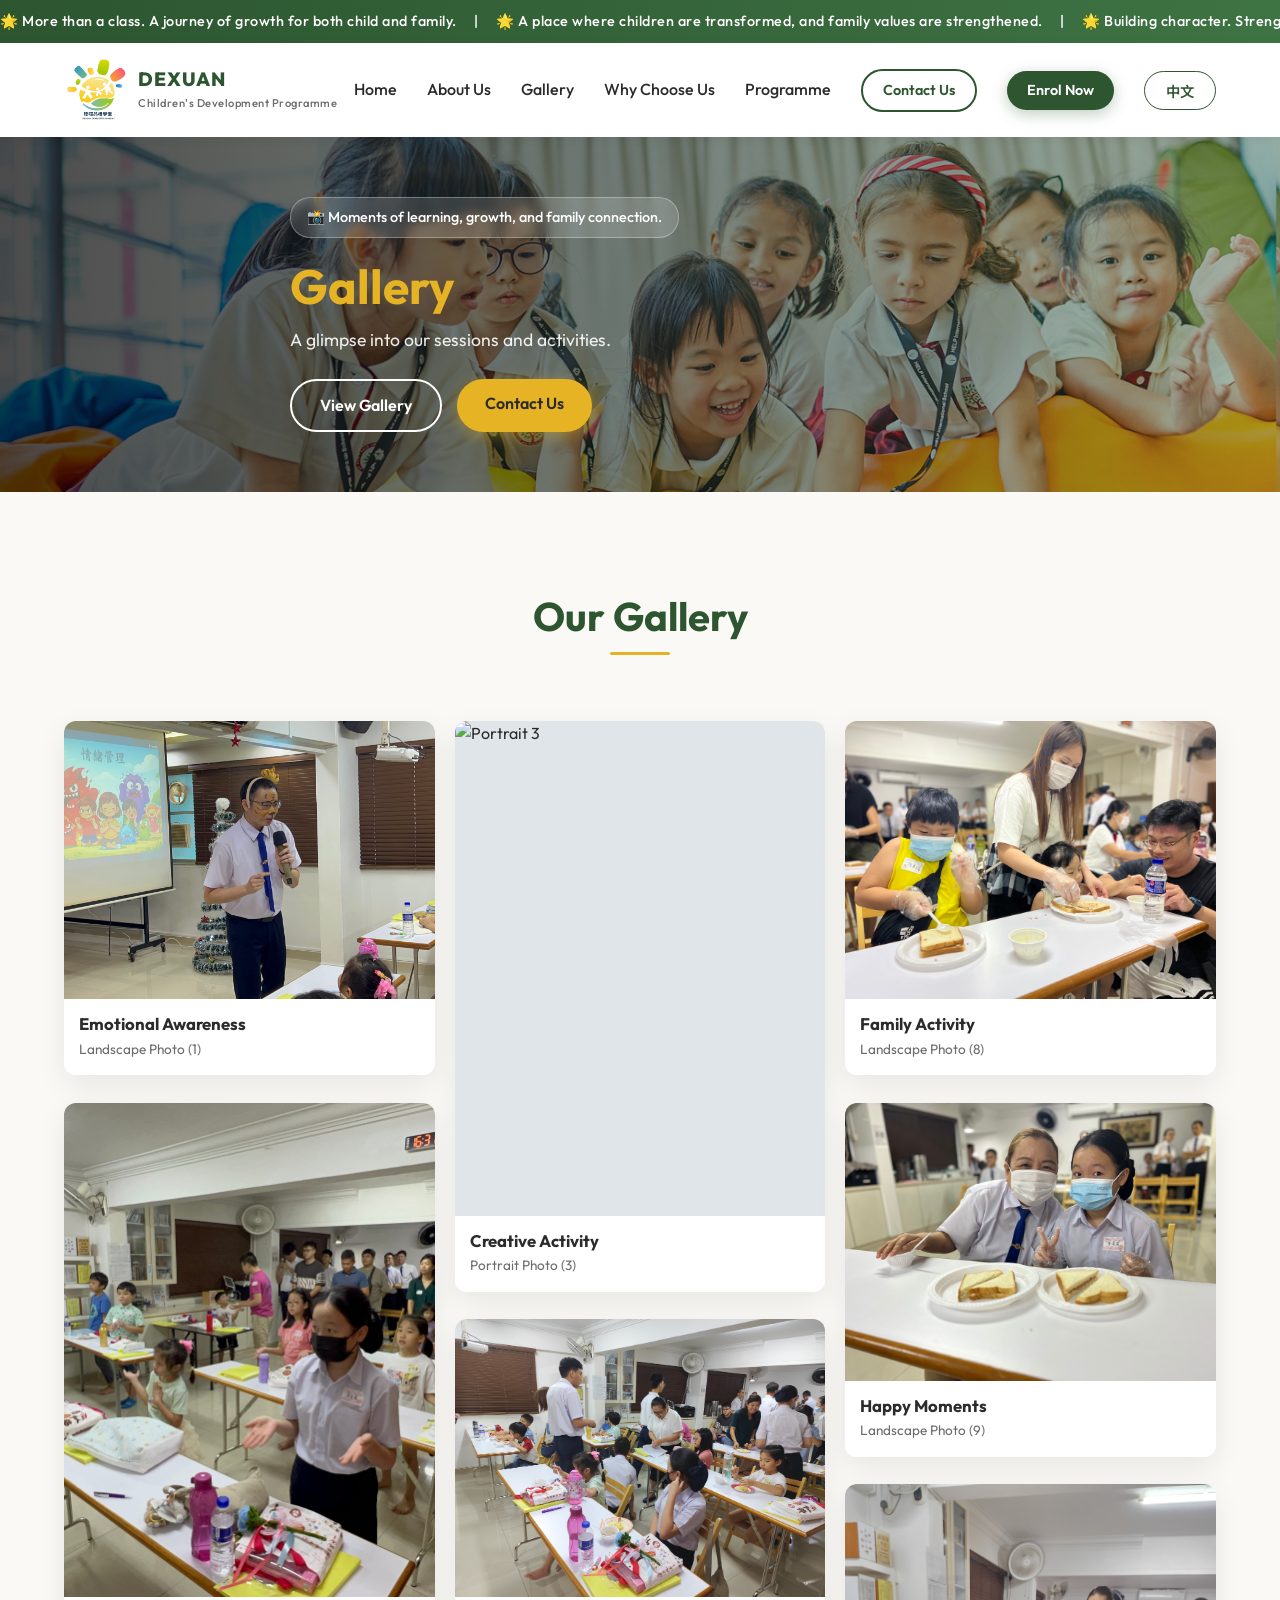
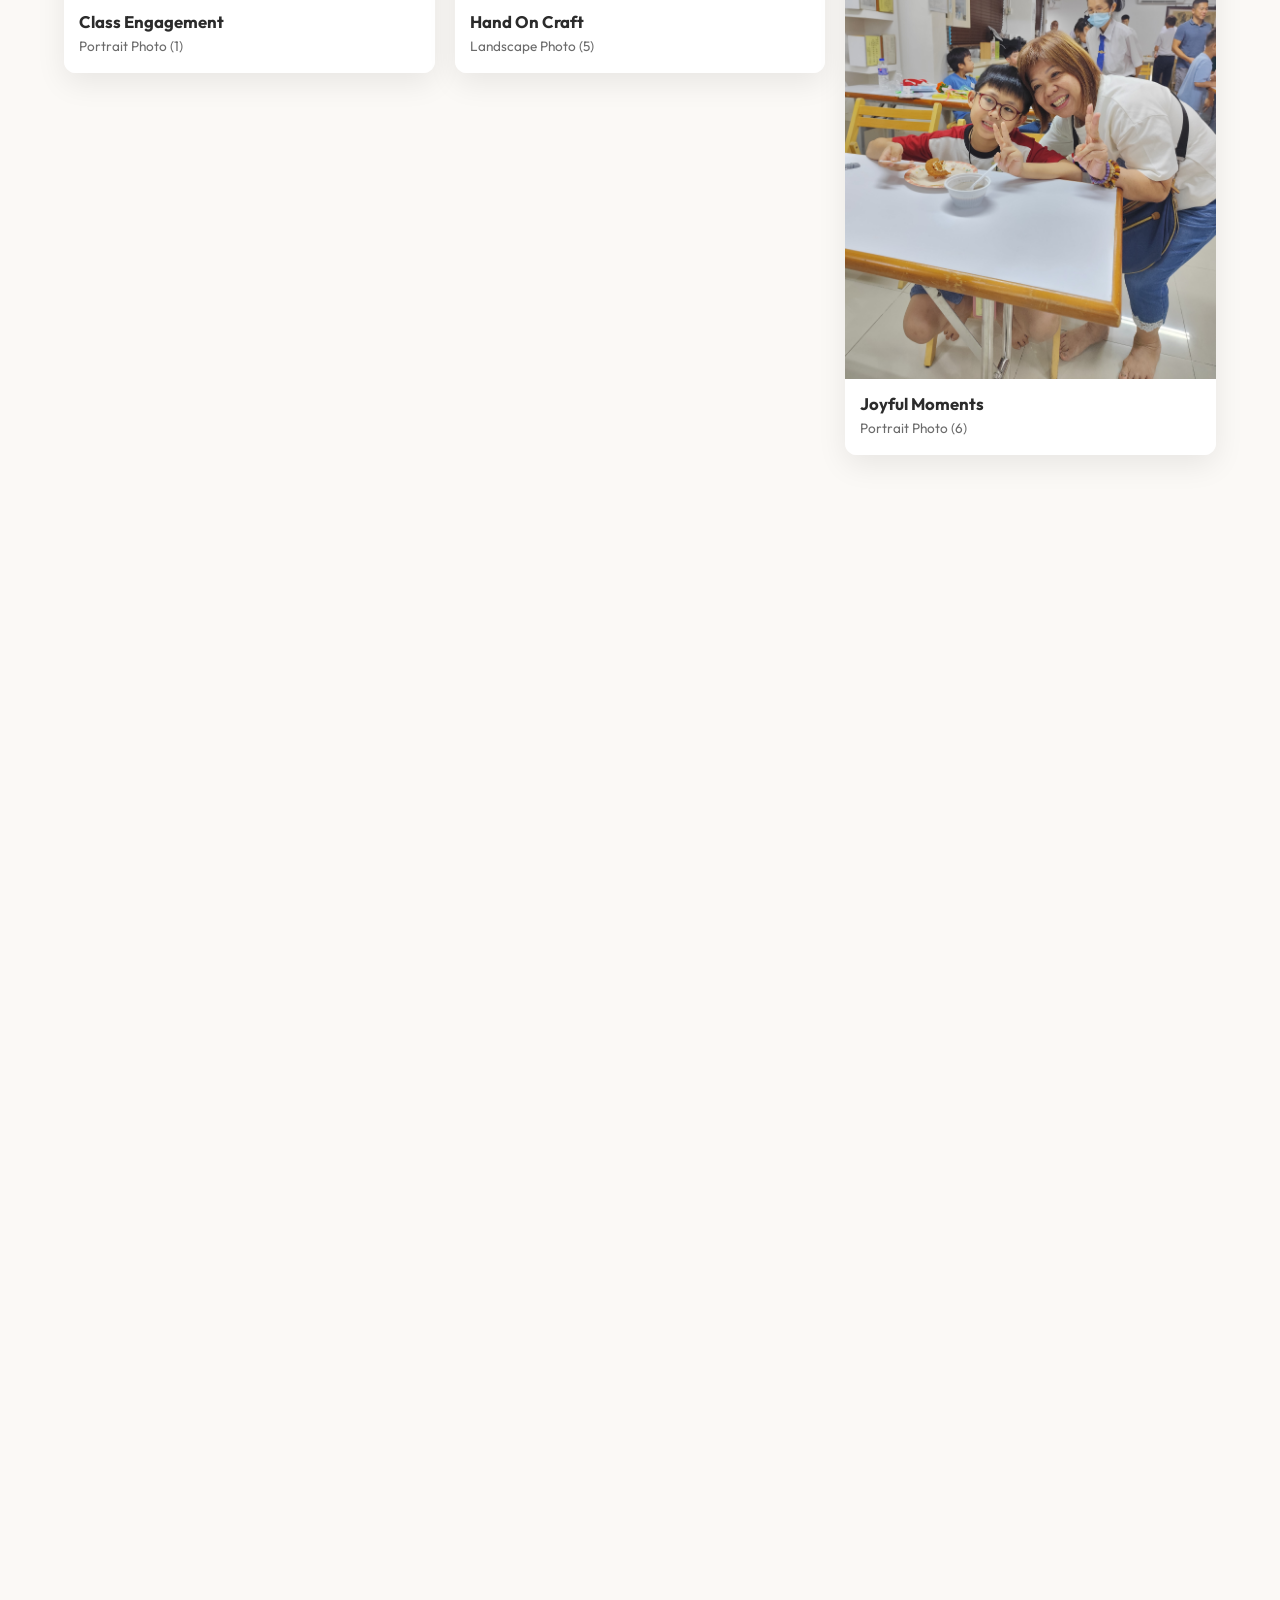
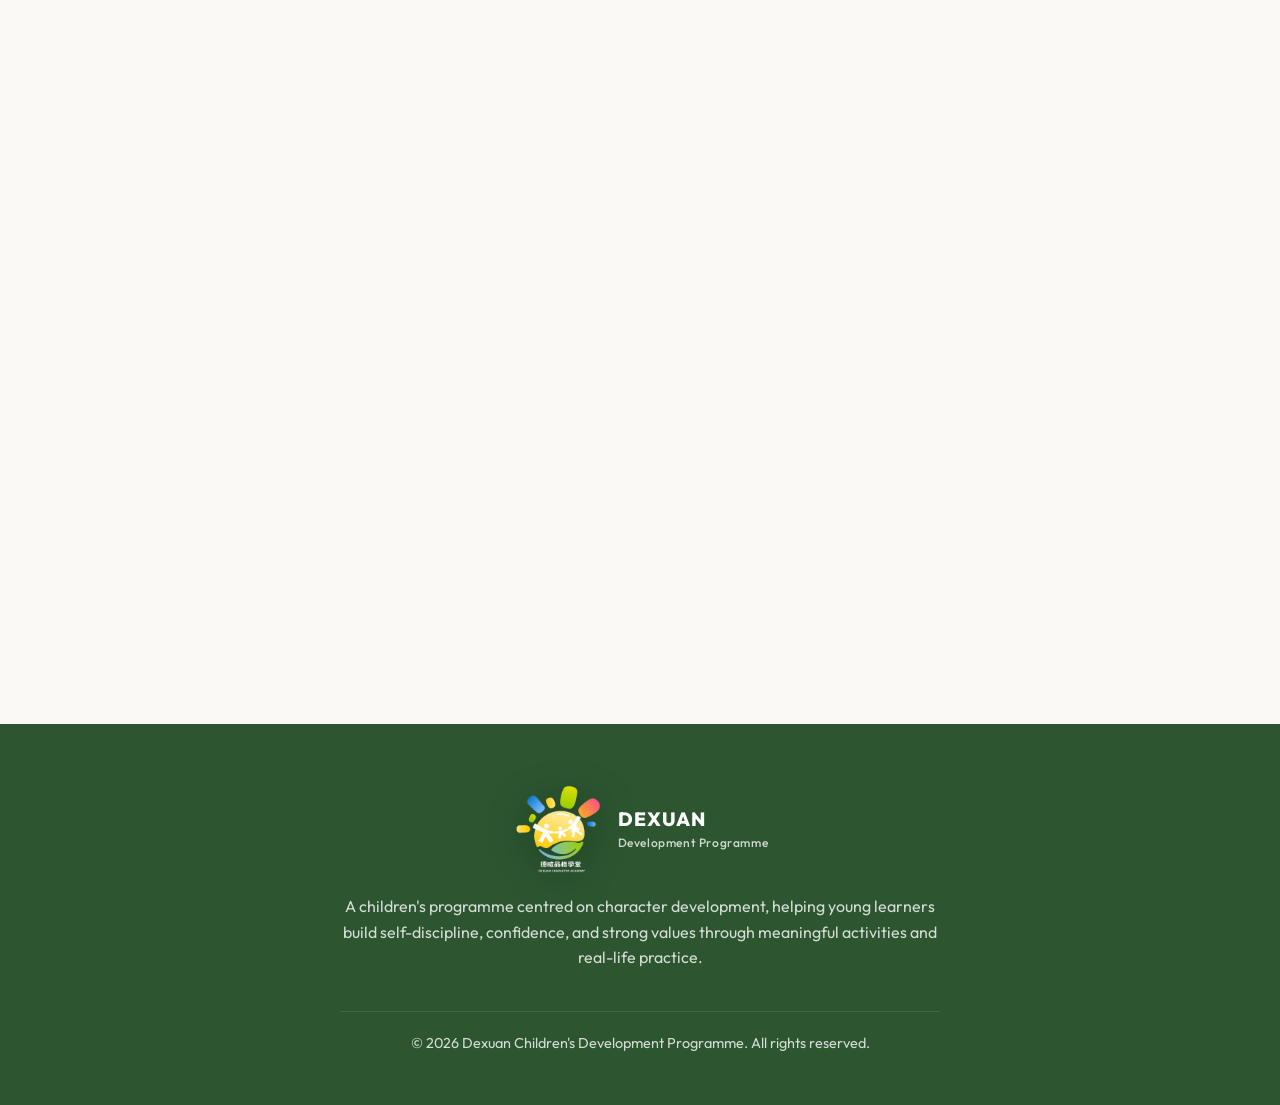
==== gallery.html @ 3603176c "update zh language and fix nav btn size" ====
<!DOCTYPE html>
<html lang="en">

<head>
    <meta charset="UTF-8">
    <meta name="viewport" content="width=device-width, initial-scale=1.0">
    <meta name="description"
        content="Gallery - Dexuan Children’s Development Programme. Moments of learning, growth, and family connection.">
    <title>Gallery | Dexuan Children's Development Programme</title>
    <!-- Google Fonts -->
    <link rel="preconnect" href="https://fonts.googleapis.com">
    <link rel="preconnect" href="https://fonts.gstatic.com" crossorigin>
    <link
        href="https://fonts.googleapis.com/css2?family=Outfit:wght@300;400;500;600;700;800&family=Noto+Sans+SC:wght@400;500;700&display=swap"
        rel="stylesheet">
    <!-- Font Awesome -->
    <link rel="stylesheet" href="https://cdnjs.cloudflare.com/ajax/libs/font-awesome/6.4.0/css/all.min.css">
    <!-- Custom CSS -->
    <link rel="stylesheet" href="style.css">
</head>

<body>
    <div class="header-wrapper">
        <div class="top-announcement">
            <div class="announcement-content" id="announcement-text">
                🌟 More than a class. A journey of growth for both child and family.
            </div>
        </div>

        <nav id="navbar">
            <div class="container nav-container">
                <a href="index.html#home" class="logo">
                    <img class="logo-img" src="assets/Dexuan_logo_bg.png" alt="Dexuan Character Academy logo">
                    <span class="logo-text">Dexuan<br><small>Children's Development Programme</small></span>
                </a>
                <div class="nav-links">
                    <a href="index.html#home" data-translate="nav_home">Home</a>
                    <a href="index.html#about" data-translate="nav_about">About Us</a>
                    <a href="gallery.html" data-translate="nav_gallery">Gallery</a>
                    <a href="index.html#why-choose-us" data-translate="nav_why_us">Why Choose Us</a>
                    <a href="index.html#programme" data-translate="nav_programme">Programme</a>
                    <a href="index.html#contact" class="btn btn-outline btn-sm" data-translate="nav_enrol">Contact Us</a>
                    <a href="https://forms.gle/Ft4GAnRMrwTL34HM6" target="_blank" class="btn btn-primary btn-sm"
                        data-translate="nav_register">Register</a>
                </div>
                <div class="nav-right-controls" style="display: flex; align-items: center; gap: 15px;">
                    <button id="langToggleBtn" class="lang-btn">中文</button>
                    <div class="mobile-menu-btn">
                        <i class="fa-solid fa-bars"></i>
                    </div>
                </div>
            </div>
        </nav>
    </div>

    <header class="page-hero page-hero-gallery">
        <div class="container hero-content reveal fade-bottom">
            <div class="tagline" data-translate="gallery_tagline" style="color: var(--white);">📸 Moments of learning,
                growth, and family connection.
            </div>
            <h1 class="page-title" data-translate="gallery_title" style="color: var(--secondary);">Gallery</h1>
            <p class="page-subtitle" data-translate="gallery_subtitle" style="color: #ffffffe6;">
                A glimpse into our sessions and activities.
            </p>
            <div class="hero-buttons">
                <a href="#gallery" class="btn btn-outline-light" data-translate="gallery_btn_view">View Gallery</a>
                <a href="index.html#contact" class="btn btn-primary" data-translate="btn_enrol_now"
                    style="background-color: var(--secondary); color: var(--text-dark); border: none; box-shadow: 0 4px 15px rgba(230, 179, 37, 0.4);">Contact
                    Us</a>
            </div>
        </div>
    </header>

    <section id="gallery" class="gallery-section section-padding bg-light">
        <div class="container">
            <div class="section-header reveal fade-bottom">
                <h2 class="section-title" data-translate="gallery_section_title">Our Gallery</h2>
            </div>

            <div class="gallery-grid">

                <figure class="gallery-card reveal fade-bottom">
                    <img src="assets/gallery/img1.JPG" style="aspect-ratio: 4/3; background: #eaecf0;" alt="Landscape 1"
                        loading="lazy">
                    <figcaption class="gallery-caption">
                        <h4 data-translate="gal_title_1">Emotional Awareness</h4>
                        <p data-translate="gal_desc_1">Landscape Photo (1)</p>
                    </figcaption>
                </figure>

                <figure class="gallery-card reveal fade-bottom delay-1">
                    <img src="assets/gallery/img2.JPG" style="aspect-ratio: 3/4; background: #f2f4f7;" alt="Portrait 1"
                        loading="lazy">
                    <figcaption class="gallery-caption">
                        <h4 data-translate="gal_title_2">Class Engagement</h4>
                        <p data-translate="gal_desc_2">Portrait Photo (1)</p>
                    </figcaption>
                </figure>

                <figure class="gallery-card reveal fade-bottom delay-2">
                    <img src="assets/gallery/img3.jpg" style="aspect-ratio: 4/3; background: #e0e5ea;" alt="Landscape 2"
                        loading="lazy">
                    <figcaption class="gallery-caption">
                        <h4 data-translate="gal_title_3">Hand On Learning</h4>
                        <p data-translate="gal_desc_3">Landscape Photo (2)</p>
                    </figcaption>
                </figure>

                <figure class="gallery-card reveal fade-bottom">
                    <img src="assets/gallery/img_potrait1.jpg" style="aspect-ratio: 3/4; background: #f2f4f7;"
                        alt="Portrait 2" loading="lazy">
                    <figcaption class="gallery-caption">
                        <h4 data-translate="gal_title_4">Active Writing</h4>
                        <p data-translate="gal_desc_4">Portrait Photo (2)</p>
                    </figcaption>
                </figure>

                <figure class="gallery-card reveal fade-bottom delay-1">
                    <img src="assets/gallery/img_potrait2.jpg" style="aspect-ratio: 4/3; background: #eaecf0;"
                        alt="Landscape 3" loading="lazy">
                    <figcaption class="gallery-caption">
                        <h4 data-translate="gal_title_5">Individual Guidance</h4>
                        <p data-translate="gal_desc_5">Landscape Photo (3)</p>
                    </figcaption>
                </figure>

                <figure class="gallery-card reveal fade-bottom delay-2">
                    <img src="assets/gallery/img4.jpg" style="aspect-ratio: 4/3; background: #f2f4f7;" alt="Landscape 4"
                        loading="lazy">
                    <figcaption class="gallery-caption">
                        <h4 data-translate="gal_title_6">Focused Learning</h4>
                        <p data-translate="gal_desc_6">Landscape Photo (4)</p>
                    </figcaption>
                </figure>

                <figure class="gallery-card reveal fade-bottom">
                    <img src="assets/gallery/img_potrait3.jpg" style="aspect-ratio: 3/4; background: #e0e5ea;"
                        alt="Portrait 3" loading="lazy">
                    <figcaption class="gallery-caption">
                        <h4 data-translate="gal_title_7">Creative Activity</h4>
                        <p data-translate="gal_desc_7">Portrait Photo (3)</p>
                    </figcaption>
                </figure>

                <figure class="gallery-card reveal fade-bottom delay-1">
                    <img src="assets/gallery/img5.jpg" style="aspect-ratio: 4/3; background: #eaecf0;" alt="Landscape 5"
                        loading="lazy">
                    <figcaption class="gallery-caption">
                        <h4 data-translate="gal_title_8">Hand On Craft</h4>
                        <p data-translate="gal_desc_8">Landscape Photo (5)</p>
                    </figcaption>
                </figure>

                <figure class="gallery-card reveal fade-bottom delay-2">
                    <img src="assets/gallery/img_potrait4.jpg" style="aspect-ratio: 3/4; background: #f2f4f7;"
                        alt="Portrait 4" loading="lazy">
                    <figcaption class="gallery-caption">
                        <h4 data-translate="gal_title_9">Creative Writing</h4>
                        <p data-translate="gal_desc_9">Portrait Photo (4)</p>
                    </figcaption>
                </figure>

                <figure class="gallery-card reveal fade-bottom">
                    <img src="assets/gallery/img6.jpg" style="aspect-ratio: 4/3; background: #e0e5ea;" alt="Landscape 6"
                        loading="lazy">
                    <figcaption class="gallery-caption">
                        <h4 data-translate="gal_title_10">Food Activity</h4>
                        <p data-translate="gal_desc_10">Landscape Photo (6)</p>
                    </figcaption>
                </figure>

                <figure class="gallery-card reveal fade-bottom delay-1">
                    <img src="assets/gallery/img7.jpg" style="aspect-ratio: 4/3; background: #eaecf0;" alt="Landscape 7"
                        loading="lazy">
                    <figcaption class="gallery-caption">
                        <h4 data-translate="gal_title_11">Hand On Activity</h4>
                        <p data-translate="gal_desc_11">Landscape Photo (7)</p>
                    </figcaption>
                </figure>

                <figure class="gallery-card reveal fade-bottom delay-2">
                    <img src="assets/gallery/img_potrait5.jpg" style="aspect-ratio: 3/4; background: #f2f4f7;"
                        alt="Portrait 5" loading="lazy">
                    <figcaption class="gallery-caption">
                        <h4 data-translate="gal_title_12">Learning Practice</h4>
                        <p data-translate="gal_desc_12">Portrait Photo (5)</p>
                    </figcaption>
                </figure>

                <figure class="gallery-card reveal fade-bottom">
                    <img src="assets/gallery/img8.jpg" style="aspect-ratio: 4/3; background: #e0e5ea;" alt="Landscape 8"
                        loading="lazy">
                    <figcaption class="gallery-caption">
                        <h4 data-translate="gal_title_13">Family Activity</h4>
                        <p data-translate="gal_desc_13">Landscape Photo (8)</p>
                    </figcaption>
                </figure>

                <figure class="gallery-card reveal fade-bottom delay-1">
                    <img src="assets/gallery/im9.jpg" style="aspect-ratio: 4/3; background: #eaecf0;" alt="Landscape 9"
                        loading="lazy">
                    <figcaption class="gallery-caption">
                        <h4 data-translate="gal_title_14">Happy Moments</h4>
                        <p data-translate="gal_desc_14">Landscape Photo (9)</p>
                    </figcaption>
                </figure>

                <figure class="gallery-card reveal fade-bottom delay-2">
                    <img src="assets/gallery/img_potrait6.jpg" style="aspect-ratio: 3/4; background: #f2f4f7;"
                        alt="Portrait 6" loading="lazy">
                    <figcaption class="gallery-caption">
                        <h4 data-translate="gal_title_15">Joyful Moments</h4>
                        <p data-translate="gal_desc_15">Portrait Photo (6)</p>
                    </figcaption>
                </figure>

                <figure class="gallery-card reveal fade-bottom">
                    <img src="assets/gallery/img10.jpg " style="aspect-ratio: 4/3; background: #e0e5ea;"
                        alt="Landscape 10" loading="lazy">
                    <figcaption class="gallery-caption">
                        <h4 data-translate="gal_title_16">Happy Bond</h4>
                        <p data-translate="gal_desc_16">Landscape Photo (10)</p>
                    </figcaption>
                </figure>

                <figure class="gallery-card reveal fade-bottom delay-1">
                    <img src="assets/gallery/img_potrait7.jpg" style="aspect-ratio: 3/4; background: #eaecf0;"
                        alt="Portrait 7" loading="lazy">
                    <figcaption class="gallery-caption">
                        <h4 data-translate="gal_title_17">Guided Cooking</h4>
                        <p data-translate="gal_desc_17">Portrait Photo (7)</p>
                    </figcaption>
                </figure>

                <figure class="gallery-card reveal fade-bottom delay-2">
                    <img src="assets/gallery/img11.jpg" style="aspect-ratio: 4/3; background: #f2f4f7;"
                        alt="Landscape 11" loading="lazy">
                    <figcaption class="gallery-caption">
                        <h4 data-translate="gal_title_18">Creative Expression</h4>
                        <p data-translate="gal_desc_18">Landscape Photo (11)</p>
                    </figcaption>
                </figure>

                <figure class="gallery-card reveal fade-bottom">
                    <img src="assets/gallery/img12.jpg" style="aspect-ratio: 4/3; background: #eaecf0;"
                        alt="Landscape 12" loading="lazy">
                    <figcaption class="gallery-caption">
                        <h4 data-translate="gal_title_19">Happy Students</h4>
                        <p data-translate="gal_desc_19">Landscape Photo (12)</p>
                    </figcaption>
                </figure>

            </div>
        </div>
    </section>

    <!-- Lightbox Modal for Gallery Images -->
    <div id="lightbox" class="lightbox-modal">
        <span class="lightbox-close">&times;</span>
        <img class="lightbox-content" id="lightbox-img">
    </div>

    <footer>
        <div class="container text-center">
            <div class="footer-brand">
                <img class="footer-logo-img" src="assets/Dexuan_logo_footer.png" alt="Dexuan Character Academy logo">
                <span class="footer-logo-text">Dexuan<br><small>Development Programme</small></span>
            </div>
            <p data-translate="footer_p">A children’s programme centred on character development, helping young learners
                build self-discipline, confidence, and strong values through meaningful activities and real-life
                practice.</p>
            <p class="copyright" data-translate="footer_copy">&copy; 2026 Dexuan Development Programme. All rights
                reserved.</p>
        </div>
    </footer>

    <script src="translations.js"></script>
    <script src="script.js"></script>
</body>

</html>
---- style.css ----
/* 
===============================================
 Dexuan Children's Development Programme 
 CSS Stylesheet 
=============================================== 
*/

:root {
    /* Color Palette - Premium, Warm, Natural */
    --primary: #2c5530;
    /* Deep Forest Green - Growth, stability */
    --primary-light: #3e7343;
    --secondary: #e6b325;
    /* Warm Gold - Value, character */
    --secondary-light: #f4c84a;
    --bg-light: #fbf9f6;
    /* Soft Linen */
    --text-dark: #2b2b2b;
    --text-muted: #6b6b6b;
    --white: #ffffff;

    /* Variables */
    --transition-speed: 0.3s;
    --border-radius: 12px;
    --shadow: 0 10px 30px rgba(0, 0, 0, 0.08);
    --shadow-hover: 0 15px 40px rgba(44, 85, 48, 0.15);
}

/* Base Styles & Resets */
* {
    margin: 0;
    padding: 0;
    box-sizing: border-box;
}

html {
    scroll-behavior: smooth;
    font-size: 16px;
    overflow-x: clip;
}

body {
    font-family: 'Outfit', 'Noto Sans SC', sans-serif;
    color: var(--text-dark);
    background-color: var(--white);
    line-height: 1.6;
    width: 100%;
    position: relative;
    overflow-x: clip;
}

section,
header,
footer {
    width: 100%;
    overflow: hidden; /* prevents inner items from breaking page width */
}

h1,
h2,
h3,
h4,
h5,
h6 {
    font-weight: 700;
    line-height: 1.2;
    margin-bottom: 1rem;
    color: var(--primary);
}

p {
    margin-bottom: 1rem;
}

a {
    text-decoration: none;
    color: var(--primary);
    transition: color var(--transition-speed) ease;
}

a:hover {
    color: var(--secondary);
}

ul {
    list-style: none;
}

img {
    max-width: 100%;
    height: auto;
    display: block;
}

/* Utilities */
.container {
    width: 90%;
    max-width: 1200px;
    margin: 0 auto;
}

.container-narrow {
    max-width: 900px;
}

.section-padding {
    padding: 100px 0;
}

.bg-light {
    background-color: var(--bg-light);
}

.text-center {
    text-align: center;
}

.text-white {
    color: var(--white) !important;
}

.text-white-50 {
    color: rgba(0, 75, 34, 0.8) !important;
}

.text-primary {
    color: var(--primary) !important;
}

.mb-4 {
    margin-bottom: 2rem;
}

.mt-3 {
    margin-top: 1.5rem;
}

.mt-4 {
    margin-top: 2rem;
}

.mt-5 {
    margin-top: 3rem;
}

/* Buttons */
.btn {
    display: inline-block;
    padding: 12px 28px;
    border-radius: 30px;
    font-weight: 600;
    font-size: 1rem;
    cursor: pointer;
    transition: all var(--transition-speed) ease;
    border: none;
    text-align: center;
}

.btn-primary {
    background-color: var(--primary);
    color: var(--white);
    box-shadow: 0 4px 15px rgba(44, 85, 48, 0.3);
}

.btn-primary:hover {
    background-color: var(--secondary);
    color: var(--white);
    transform: translateY(-2px);
    box-shadow: 0 6px 20px rgba(230, 179, 37, 0.4);
}

.btn-outline-light {
    background-color: transparent;
    color: var(--white);
    border: 2px solid var(--white);
}

.btn-outline-light:hover {
    background-color: var(--white);
    color: var(--primary);
    transform: translateY(-2px);
}

.btn-outline {
    background-color: transparent;
    color: var(--primary);
    border: 2px solid var(--primary);
}

.btn-outline:hover {
    background-color: var(--primary);
    color: var(--white);
    transform: translateY(-2px);
}

.btn-sm {
    padding: 8px 20px;
    font-size: 0.9rem;
}

.btn-block {
    display: block;
    width: 100%;
}

/* Top Announcement Bar */
.top-announcement {
    background: linear-gradient(90deg, var(--primary) 0%, var(--primary-light) 100%);
    color: var(--white);
    padding: 10px 0;
    font-size: 0.9rem;
    font-weight: 500;
    letter-spacing: 0.5px;
    overflow: hidden;
    white-space: nowrap;
    width: 100%;
    display: flex;
    align-items: center;
}

.announcement-content {
    display: inline-block;
    will-change: transform;
    animation: marquee 25s linear infinite;
}

@keyframes marquee {
    0% {
        transform: translateX(100vw);
    }

    100% {
        transform: translateX(-100%);
    }
}

.header-wrapper {
    position: sticky;
    top: 0;
    width: 100%;
    z-index: 1000;
}

/* Navigation */
nav {
    background-color: rgba(255, 255, 255, 0.95);
    backdrop-filter: blur(10px);
    width: 100%;
    box-shadow: 0 2px 10px rgba(0, 0, 0, 0.05);
    transition: all 0.3s ease;
}

nav.scrolled {
    padding: 5px 0;
}

.nav-container {
    display: flex;
    justify-content: space-between;
    align-items: center;
    padding: 15px 0;
    position: relative;
}

.logo {
    display: flex;
    align-items: center;
    gap: 10px;
    color: var(--primary);
}

.logo-img {
    height: 64px;
    width: auto;
    display: block;
}

.logo-text {
    font-size: 1.2rem;
    font-weight: 800;
    line-height: 1.1;
    text-transform: uppercase;
    letter-spacing: 1px;
}

.logo-text small {
    font-size: 0.7rem;
    font-weight: 500;
    letter-spacing: 0.5px;
    color: var(--text-muted);
    text-transform: none;
}

.logo-icon {
    font-size: 2rem;
    color: var(--secondary);
}

.nav-links {
    display: flex;
    align-items: center;
    gap: 30px;
    margin-left: auto;
    margin-right: 30px;
}

.nav-links a:not(.btn) {
    color: var(--text-dark);
    font-weight: 500;
    position: relative;
}

.nav-links a:not(.btn)::after {
    content: '';
    position: absolute;
    bottom: -5px;
    left: 0;
    width: 0;
    height: 2px;
    background-color: var(--secondary);
    transition: width var(--transition-speed) ease;
}

.nav-links a:not(.btn):hover::after {
    width: 100%;
}

.nav-links a:not(.btn):hover {
    color: var(--primary);
}

.lang-btn {
    background-color: transparent;
    color: var(--primary);
    border: 1px solid var(--primary);
    border-radius: 20px;
    padding: 8px 14px;
    font-size: 0.9rem;
    font-weight: 600;
    cursor: pointer;
    transition: all 0.3s ease;
    font-family: inherit;
    display: inline-flex;
    align-items: center;
    justify-content: center;
    white-space: nowrap;
    min-width: 72px;
    flex-shrink: 0;
}

.lang-btn:hover {
    background-color: var(--primary);
    color: var(--white);
}

.mobile-menu-btn {
    display: none;
    font-size: 1.5rem;
    color: var(--primary);
    cursor: pointer;
}

/* Hero Section */
.hero {
    position: relative;
    height: calc(100vh - 120px);
    height: calc(100svh - 120px);
    display: flex;
    align-items: center;
    overflow: hidden;
}

.hero-bg {
    position: absolute;
    top: 0;
    left: 0;
    width: 100%;
    height: 100%;
    z-index: -1;
}

.hero-bg img {
    width: 100%;
    height: 100%;
    object-fit: cover;
    object-position: center;
}

.hero-overlay {
    position: absolute;
    top: 0;
    left: 0;
    width: 100%;
    height: 100%;
    background: linear-gradient(to right, rgba(0, 0, 0, 0.7) 0%, rgba(44, 85, 48, 0.4) 100%);
}

.hero-content {
    position: relative;
    z-index: 1;
    color: var(--white);
    max-width: 700px;
}

.tagline {
    background-color: rgba(255, 255, 255, 0.15);
    backdrop-filter: blur(5px);
    border-radius: 20px;
    padding: 8px 16px;
    display: inline-block;
    font-size: 0.9rem;
    font-weight: 500;
    margin-bottom: 20px;
    border: 1px solid rgba(255, 255, 255, 0.3);
}

.hero-title {
    font-size: 4rem;
    color: var(--white);
    margin-bottom: 20px;
}

.hero-title span {
    color: var(--secondary);
}

.hero-desc {
    font-size: 1.1rem;
    margin-bottom: 20px;
    opacity: 0.9;
}

.hero-highlight {
    font-size: 1.3rem;
    font-weight: 600;
    color: var(--secondary-light);
    margin-bottom: 30px;
}

.hero-buttons {
    display: flex;
    gap: 15px;
}

/* Page Hero (Internal Pages like Gallery) */
.page-hero {
    position: relative;
    overflow: hidden;
    padding: 60px 0 60px;
    /* Reduced top padding from 120px to 80px to move content up */
}

.page-hero-gallery {
    background-image: url("assets/gallery_bg.jpg");
    background-size: cover;
    background-position: center;
    background-repeat: no-repeat;
}

.page-hero-gallery::before {
    content: '';
    position: absolute;
    top: 0;
    left: 0;
    width: 100%;
    height: 100%;
    background: linear-gradient(to right, rgba(0, 0, 0, 0.7) 0%, rgba(44, 85, 48, 0.4) 100%);
    z-index: 0;
}

.page-hero .container {
    position: relative;
    z-index: 1;
}

.page-hero-gallery .tagline {
    background-color: rgba(255, 255, 255, 0.15);
    border-color: rgba(255, 255, 255, 0.3);
}

.page-title {
    font-size: 3rem;
    margin-bottom: 10px;
    color: var(--secondary);
}

.page-subtitle {
    font-size: 1.1rem;
    color: var(--text-muted);
    max-width: 700px;
    margin-bottom: 25px;
}

/* Gallery */
.gallery-section-bg {
    position: relative;
    background-image: linear-gradient(rgba(251, 249, 246, 0.88), rgba(251, 249, 246, 0.88)), url("assets/gallery_bg.jpg");
    background-size: cover;
    background-position: center;
    background-repeat: no-repeat;
}

.gallery-section-bg .gallery-card {
    background-color: rgba(255, 255, 255, 0.92);
}

.gallery-grid {
    column-count: 3;
    column-gap: 20px;
}

.preview-grid {
    display: grid;
    grid-template-columns: repeat(3, 1fr);
    gap: 20px;
}

.preview-grid .gallery-card {
    margin-bottom: 0;
    display: block;
}

.preview-grid .gallery-card img {
    height: 260px;
}

.gallery-card {
    background-color: var(--white);
    border-radius: var(--border-radius);
    overflow: hidden;
    box-shadow: var(--shadow);
    transition: transform var(--transition-speed) ease, box-shadow var(--transition-speed) ease;
    break-inside: avoid;
    margin-bottom: 20px;
    display: inline-block;
    width: 100%;
}

.gallery-card:hover {
    transform: translateY(-6px);
    box-shadow: var(--shadow-hover);
}

.gallery-card img {
    width: 100%;
    height: auto;
    display: block;
    object-fit: cover;
    cursor: zoom-in;
    transition: transform 0.4s ease;
}

.gallery-card img:hover {
    transform: scale(1.03);
}

.gallery-caption {
    padding: 15px;
    text-align: left;
    background: var(--white);
}

.gallery-caption h4 {
    margin: 0;
    font-size: 1.05rem;
    color: var(--text-dark);
}

.gallery-caption p {
    margin: 4px 0 0;
    font-size: 0.85rem;
    color: var(--text-muted);
}

/* Sections Global */
.section-header {
    text-align: center;
    margin-bottom: 50px;
}

.section-title {
    font-size: 2.5rem;
    position: relative;
    display: inline-block;
    padding-bottom: 15px;
}

.section-title::after {
    content: '';
    position: absolute;
    bottom: 0;
    left: 50%;
    transform: translateX(-50%);
    width: 60px;
    height: 3px;
    background-color: var(--secondary);
    border-radius: 2px;
}

.section-subtitle {
    font-size: 1.2rem;
    color: var(--text-muted);
    max-width: 600px;
    margin: 15px auto 0;
}

/* Pillars Section */
.pillars-grid {
    display: grid;
    grid-template-columns: repeat(3, 1fr);
    gap: 30px;
}

.pillar-card {
    background-color: var(--white);
    padding: 40px 30px;
    border-radius: var(--border-radius);
    box-shadow: var(--shadow);
    text-align: center;
    transition: all var(--transition-speed) ease;
    border-bottom: 4px solid transparent;
}

.pillar-card:hover {
    transform: translateY(-10px);
    box-shadow: var(--shadow-hover);
    border-bottom-color: var(--secondary);
}

.pillar-icon {
    font-size: 3rem;
    color: var(--primary);
    margin-bottom: 20px;
    transition: transform var(--transition-speed) ease;
}

.pillar-card:hover .pillar-icon {
    transform: scale(1.1);
    color: var(--secondary);
}

/* Split Section (Immersive Chinese) */
.split-section {
    display: flex;
    align-items: center;
    background-color: var(--bg-light);
}

.split-content,
.split-image {
    flex: 1;
}

.split-content {
    padding: 80px 10%;
}

.split-image {
    height: 100%;
    min-height: 500px;
    position: relative;
}

.split-image img {
    width: 100%;
    height: 100%;
    object-fit: cover;
    position: absolute;
    top: 0;
    left: 0;
}

.badge {
    background-color: var(--primary-light);
    color: var(--white);
    padding: 5px 12px;
    border-radius: 20px;
    font-size: 0.8rem;
    font-weight: 600;
    display: inline-block;
    margin-bottom: 15px;
}

/* Why Us Section */
.lead-text {
    font-size: 1.2rem;
    margin-bottom: 40px;
    line-height: 1.8;
}

.features-list {
    display: grid;
    grid-template-columns: repeat(2, 1fr);
    gap: 20px;
    margin-top: 30px;
}

.feature-item {
    display: flex;
    align-items: center;
    gap: 15px;
    background-color: var(--white);
    padding: 20px;
    border-radius: var(--border-radius);
    box-shadow: var(--shadow);
    transition: transform var(--transition-speed) ease;
}

.feature-item:hover {
    transform: translateX(10px);
}

.feature-item i {
    color: var(--secondary);
    font-size: 1.5rem;
}

.feature-item span {
    font-weight: 600;
}

/* Learning Approach */
.approach-grid {
    display: grid;
    grid-template-columns: 1fr 1fr;
    gap: 50px;
    align-items: center;
}

.approach-list {
    margin-top: 30px;
}

.approach-list li {
    background-color: var(--bg-light);
    padding: 15px 20px;
    margin-bottom: 15px;
    border-radius: 8px;
    display: flex;
    align-items: center;
    gap: 15px;
    font-weight: 500;
    box-shadow: inset 4px 0 0 var(--primary);
    transition: transform var(--transition-speed) ease;
}

.approach-list li:hover {
    transform: translateX(10px);
}

.approach-list i {
    color: var(--primary);
}

.glass-card {
    background: linear-gradient(135deg, rgba(255, 255, 255, 0.1), rgba(255, 255, 255, 0));
    backdrop-filter: blur(20px);
    -webkit-backdrop-filter: blur(20px);
    border: 1px solid rgba(44, 85, 48, 0.18);
    box-shadow: 0 8px 32px 0 rgba(0, 0, 0, 0.1);
    border-radius: 24px;
    padding: 50px;
    position: relative;
    background-color: var(--primary);
    color: var(--white);
    text-align: center;
}

.quote-icon {
    font-size: 3rem;
    color: var(--secondary);
    opacity: 0.5;
    margin-bottom: 20px;
}

.glass-card h3 {
    color: var(--secondary-light);
    font-size: 1.8rem;
    margin-bottom: 20px;
}

/* Testimonials */
.testimonials-grid {
    display: grid;
    grid-template-columns: repeat(2, 1fr);
    gap: 30px;
}

.testimonial-card {
    background-color: rgba(255, 255, 255, 0.95);
    padding: 40px;
    border-radius: var(--border-radius);
    box-shadow: var(--shadow);
    position: relative;
}

.testimonial-card::before {
    content: '\f10d';
    /* quote-left */
    font-family: "Font Awesome 6 Free";
    font-weight: 900;
    position: absolute;
    top: 20px;
    left: 20px;
    font-size: 2rem;
    color: var(--secondary);
    opacity: 0.2;
}

.t-content {
    font-style: italic;
    font-size: 1.1rem;
    line-height: 1.7;
    margin-bottom: 20px;
    position: relative;
    z-index: 1;
}

.t-author {
    font-weight: 700;
    color: var(--primary);
}

/* Programme Highlights */
.info-banner {
    display: flex;
    justify-content: space-around;
    background-color: var(--white);
    padding: 30px;
    border-radius: var(--border-radius);
    box-shadow: var(--shadow);
    margin-bottom: 50px;
    flex-wrap: wrap;
    gap: 20px;
}

.info-item {
    display: flex;
    align-items: center;
    gap: 15px;
}

.info-item i {
    font-size: 2.5rem;
    color: var(--secondary);
}

.info-item div {
    display: flex;
    flex-direction: column;
}

.info-item strong {
    font-size: 1.1rem;
    color: var(--primary);
}

.info-item span {
    font-size: 0.9rem;
    color: var(--text-muted);
}

.themes-grid {
    display: grid;
    grid-template-columns: repeat(3, 1fr);
    gap: 20px;
}

.theme-card {
    background-color: var(--white);
    padding: 30px;
    border-radius: var(--border-radius);
    position: relative;
    overflow: hidden;
    box-shadow: 0 4px 15px rgba(0, 0, 0, 0.05);
    transition: all var(--transition-speed) ease;
    border-top: 3px solid var(--primary);
}

.theme-card:hover {
    transform: translateY(-5px);
    box-shadow: var(--shadow-hover);
    border-top-color: var(--secondary);
}

.theme-num {
    position: absolute;
    top: -15px;
    right: -10px;
    font-size: 5rem;
    font-weight: 800;
    color: rgba(44, 85, 48, 0.05);
    line-height: 1;
}

.theme-card h4 {
    font-size: 1.2rem;
    margin-bottom: 10px;
}

.theme-card p {
    font-size: 0.95rem;
    color: var(--text-muted);
    margin: 0;
}

.pill-tags {
    display: flex;
    flex-wrap: wrap;
    justify-content: center;
    gap: 10px;
    margin-top: 20px;
}

.pill {
    background-color: var(--primary-light);
    color: var(--white);
    padding: 8px 16px;
    border-radius: 30px;
    font-size: 0.9rem;
    font-weight: 500;
}

/* About Us Section */
.about-grid {
    display: grid;
    grid-template-columns: 300px 1fr;
    gap: 50px;
}

.about-menu {
    border-left: 2px solid var(--bg-light);
}

.about-menu li {
    padding: 15px 20px;
    cursor: pointer;
    font-weight: 600;
    color: var(--text-muted);
    transition: all var(--transition-speed) ease;
    position: relative;
}

.about-menu li::before {
    content: '';
    position: absolute;
    left: -2px;
    top: 0;
    height: 100%;
    width: 2px;
    background-color: transparent;
    transition: background-color var(--transition-speed) ease;
}

.about-menu li:hover,
.about-menu li.active {
    color: var(--primary);
    background-color: var(--bg-light);
}

.about-menu li.active::before {
    background-color: var(--primary);
}

.about-pane {
    display: none;
    animation: fadeIn 0.5s ease;
}

.about-pane.active {
    display: block;
}

.about-pane h3 {
    font-size: 2rem;
    margin-bottom: 20px;
    color: var(--secondary);
}

.highlight-quote {
    font-size: 1.3rem;
    font-weight: 600;
    color: var(--primary);
    border-left: 4px solid var(--secondary);
    padding-left: 20px;
    margin: 20px 0;
}

.styled-list li {
    margin-bottom: 15px;
    font-size: 1.1rem;
}

/* Contact / Form */
.glass-form-container {
    background-color: var(--bg-light);
    padding: 50px;
    border-radius: var(--border-radius);
    box-shadow: var(--shadow);
    border: 1px solid rgba(0, 0, 0, 0.05);
}

.form-group {
    margin-bottom: 20px;
}

.form-group label {
    display: block;
    margin-bottom: 8px;
    font-weight: 600;
    color: var(--primary);
}

.form-control {
    width: 100%;
    padding: 12px 15px;
    border: 1px solid #ddd;
    border-radius: 8px;
    font-family: inherit;
    font-size: 1rem;
    transition: border-color var(--transition-speed) ease;
}

.form-control:focus {
    outline: none;
    border-color: var(--primary);
    box-shadow: 0 0 0 3px rgba(44, 85, 48, 0.1);
}

/* Footer */
footer {
    background-color: var(--primary);
    color: var(--white);
    padding: 60px 0 30px;
}

.footer-brand {
    display: flex;
    align-items: center;
    justify-content: center;
    gap: 14px;
    margin-bottom: 18px;
}

.footer-logo-img {
    height: 92px;
    width: auto;
    display: block;
    filter: drop-shadow(0 6px 18px rgba(0, 0, 0, 0.25));
}

.footer-logo-text {
    font-size: 1.2rem;
    font-weight: 800;
    line-height: 1.1;
    text-transform: uppercase;
    letter-spacing: 1px;
    color: var(--white);
    text-align: left;
}

.footer-logo-text small {
    display: inline-block;
    font-size: 0.75rem;
    font-weight: 500;
    letter-spacing: 0.6px;
    text-transform: none;
    color: rgba(255, 255, 255, 0.78);
}

.footer-logo {
    font-size: 1.5rem;
    margin-bottom: 20px;
    color: var(--secondary);
}

footer p {
    color: rgba(255, 255, 255, 0.8);
    max-width: 600px;
    margin: 0 auto 20px;
}

.copyright {
    margin-top: 40px;
    font-size: 0.9rem;
    border-top: 1px solid rgba(255, 255, 255, 0.1);
    padding-top: 20px;
}

/* Lightbox Modal */
.lightbox-modal {
    display: none;
    align-items: center;
    justify-content: center;
    position: fixed;
    z-index: 9999;
    left: 0;
    top: 0;
    width: 100%;
    height: 100%;
    background-color: rgba(0, 0, 0, 0.9);
    backdrop-filter: blur(5px);
    opacity: 0;
    transition: opacity 0.3s ease;
}

.lightbox-modal.show {
    opacity: 1;
}

.lightbox-content {
    margin: auto;
    display: block;
    max-width: 90%;
    max-height: 80vh;
    border-radius: 8px;
    box-shadow: 0 0 30px rgba(0, 0, 0, 0.5);
    transform: scale(0.8);
    transition: transform 0.3s ease;
}

.lightbox-modal.show .lightbox-content {
    transform: scale(1);
}

.lightbox-close {
    position: absolute;
    top: 20px;
    right: 35px;
    color: #f1f1f1;
    font-size: 40px;
    font-weight: bold;
    cursor: pointer;
    transition: color 0.3s ease;
}

.lightbox-close:hover,
.lightbox-close:focus {
    color: var(--secondary);
    text-decoration: none;
    cursor: pointer;
}

/* Reveal Animations */
.reveal {
    opacity: 0;
    visibility: hidden;
    transition: all 0.8s cubic-bezier(0.5, 0, 0, 1);
}

.reveal.active {
    opacity: 1;
    visibility: visible;
    transform: translate(0, 0);
}

.fade-bottom {
    transform: translateY(50px);
}

.fade-left {
    transform: translateX(-50px);
}

.fade-right {
    transform: translateX(50px);
}

.delay-1 {
    transition-delay: 0.1s;
}

.delay-2 {
    transition-delay: 0.2s;
}

.delay-3 {
    transition-delay: 0.3s;
}

@keyframes fadeIn {
    from {
        opacity: 0;
        transform: translateY(10px);
    }

    to {
        opacity: 1;
        transform: translateY(0);
    }
}

/* Floating WhatsApp Widget */
.wa-floating-widget {
    position: fixed;
    bottom: 30px;
    right: 30px;
    z-index: 9999;
    font-family: -apple-system, BlinkMacSystemFont, "Segoe UI", Roboto, Helvetica, Arial, sans-serif, "Outfit";
    opacity: 0;
    transform: translateY(20px) scale(0.8);
    pointer-events: none;
    transition: opacity 0.4s ease, transform 0.4s ease;
}

.wa-floating-widget.wa-visible {
    opacity: 1;
    transform: translateY(0) scale(1);
    pointer-events: auto;
}

.wa-floating-btn {
    width: 60px;
    height: 60px;
    border-radius: 50%;
    background-color: #38d669;
    color: white;
    border: none;
    box-shadow: 0 4px 15px rgba(56, 214, 105, 0.4);
    font-size: 35px;
    display: flex;
    align-items: center;
    justify-content: center;
    cursor: pointer;
    transition: transform 0.3s ease, background-color 0.3s ease;
    animation: waPulse 2s infinite;
}

.wa-floating-btn i {
    animation: waWiggle 3s infinite ease-in-out;
}

.wa-floating-btn:hover {
    transform: scale(1.1);
    background-color: #2ebc5b;
    animation: none;
    box-shadow: 0 6px 20px rgba(56, 214, 105, 0.6);
}

.wa-floating-btn:hover i {
    animation: none;
}

@keyframes waPulse {
    0% {
        box-shadow: 0 0 0 0 rgba(56, 214, 105, 0.7);
    }

    70% {
        box-shadow: 0 0 0 20px rgba(56, 214, 105, 0);
    }

    100% {
        box-shadow: 0 0 0 0 rgba(56, 214, 105, 0);
    }
}

@keyframes waWiggle {
    0% {
        transform: rotate(0deg);
    }

    10% {
        transform: rotate(15deg);
    }

    20% {
        transform: rotate(-10deg);
    }

    30% {
        transform: rotate(15deg);
    }

    40% {
        transform: rotate(-10deg);
    }

    50% {
        transform: rotate(0deg);
    }

    100% {
        transform: rotate(0deg);
    }
}

.wa-popup {
    position: absolute;
    bottom: 80px;
    right: 0;
    width: 330px;
    background: #f4f6f8;
    border-radius: 12px;
    box-shadow: 0 10px 30px rgba(0, 0, 0, 0.15);
    overflow: hidden;
    display: none;
    transform-origin: bottom right;
    animation: waPopIn 0.3s ease;
}

.wa-popup.show {
    display: block;
}

@keyframes waPopIn {
    from {
        opacity: 0;
        transform: scale(0.8);
    }

    to {
        opacity: 1;
        transform: scale(1);
    }
}

.wa-popup-header {
    background-color: #38d669;
    color: white;
    padding: 25px 20px;
    display: flex;
    align-items: flex-start;
    gap: 15px;
    position: relative;
    border-top-left-radius: 12px;
    border-top-right-radius: 12px;
}

.wa-main-icon {
    font-size: 2.2rem;
    margin-top: 2px;
}

.wa-header-texts {
    display: flex;
    flex-direction: column;
    gap: 5px;
    padding-right: 15px;
    /* space for close btn */
}

.wa-header-texts h4 {
    margin: 0;
    font-size: 1.15rem;
    font-weight: 700;
    color: white;
}

.wa-header-texts p {
    margin: 0;
    font-size: 0.85rem;
    line-height: 1.3;
    color: rgba(255, 255, 255, 0.95);
}

.wa-close-btn {
    position: absolute;
    top: 15px;
    right: 15px;
    background: none;
    border: none;
    color: white;
    font-size: 18px;
    cursor: pointer;
    transition: color 0.2s ease;
}

.wa-close-btn:hover {
    color: #e0e0e0;
}

.wa-popup-body {
    padding: 20px;
    background-color: #f7f9fa;
}

.wa-reply-time {
    text-align: center;
    color: #888;
    font-size: 0.85rem;
    margin-bottom: 20px;
}

.wa-agent {
    display: flex;
    align-items: center;
    padding: 15px;
    background: white;
    border-radius: 8px;
    margin-bottom: 12px;
    text-decoration: none;
    box-shadow: 0 2px 5px rgba(0, 0, 0, 0.02);
    transition: transform 0.2s ease, box-shadow 0.2s ease;
}

.wa-agent:last-child {
    margin-bottom: 0;
}

.wa-agent:hover {
    transform: translateY(-2px);
    box-shadow: 0 4px 10px rgba(0, 0, 0, 0.08);
}

.wa-agent-avatar {
    width: 40px;
    height: 40px;
    border-radius: 50%;
    background-color: #eceff1;
    color: #4b3d68;
    display: flex;
    align-items: center;
    justify-content: center;
    font-size: 18px;
    margin-right: 15px;
}

.wa-agent-info {
    display: flex;
    flex-direction: column;
    gap: 2px;
    flex-grow: 1;
}

.wa-agent-info strong {
    font-size: 0.95rem;
    color: #333;
    font-weight: 700;
}

.wa-agent-info span {
    font-size: 0.75rem;
    color: #888;
    font-weight: normal;
}

.wa-agent-icon {
    font-size: 1.3rem;
    color: #38d669;
}

/* Responsive Breakpoints */
@media (max-width: 992px) {

    .pillars-grid,
    .themes-grid,
    .preview-grid {
        grid-template-columns: repeat(2, 1fr);
    }

    .gallery-grid {
        column-count: 2;
    }

    .split-section {
        flex-direction: column;
    }

    .split-image {
        width: 100%;
        min-height: 400px;
    }

    .approach-grid {
        grid-template-columns: 1fr;
    }

    .about-grid {
        grid-template-columns: 1fr;
        gap: 30px;
    }

    .about-menu {
        display: flex;
        flex-wrap: wrap;
        gap: 10px;
        border-left: none;
        border-bottom: none;
        padding-bottom: 0;
    }

    .about-menu li {
        background-color: var(--bg-light);
        border-radius: 30px;
        padding: 8px 16px;
        font-size: 0.9rem;
        flex: 1 1 auto;
        text-align: center;
    }

    .about-menu li.active {
        background-color: var(--primary);
        color: var(--white);
    }

    .about-menu li::before {
        display: none;
    }
}

@media (max-width: 768px) {
    .section-padding {
        padding: 60px 0;
    }

    .nav-links {
        margin-left: 0;
        margin-right: 0;
        display: none;
        position: absolute;
        top: 100%;
        left: 50%;
        width: 100vw;
        background-color: var(--white);
        flex-direction: column;
        padding: 20px;
        gap: 15px;
        transform: translateX(-50%);
        box-sizing: border-box;
        box-shadow: 0 10px 20px rgba(0, 0, 0, 0.1);
        z-index: 1000;
    }

    .nav-links.active {
        display: flex;
    }

    .nav-links .btn {
        width: 200px;
        align-self: center;
    }

    .mobile-menu-btn {
        display: block;
    }

    .hero {
        height: auto;
        min-height: 100vh;
        min-height: 100svh;
        padding: 100px 0 60px;
    }

    .hero-title {
        font-size: 2.5rem;
    }

    .page-title {
        font-size: 2.2rem;
    }

    .hero-desc {
        font-size: 1rem;
    }

    .pillars-grid,
    .testimonials-grid,
    .features-list,
    .themes-grid,
    .preview-grid {
        grid-template-columns: 1fr;
    }

    .gallery-grid {
        column-count: 1;
    }

    .info-banner {
        flex-direction: column;
        align-items: flex-start;
        gap: 20px;
    }

    .split-content {
        padding: 50px 5%;
    }

    .glass-card {
        padding: 30px;
    }

    .glass-card h3 {
        font-size: 1.5rem;
    }

    .testimonial-card {
        padding: 30px;
    }

    .section-title {
        font-size: 2rem;
    }

    .hero-buttons {
        flex-direction: column;
        gap: 15px;
    }

    .cta-buttons {
        display: flex;
        flex-direction: column;
        gap: 15px;
    }

    .hero-buttons .btn,
    .cta-buttons .btn {
        width: 100%;
    }

    /* Lightbox Mobile Adjustments */
    .lightbox-content {
        max-width: 100%;
        max-height: 90vh;
        border-radius: 0;
    }

    .lightbox-close {
        top: 15px;
        right: 20px;
        font-size: 35px;
    }

    /* WhatsApp Widget - Mobile */
    .wa-floating-widget {
        bottom: 20px;
        right: 15px;
    }

    .wa-floating-btn {
        width: 52px;
        height: 52px;
        font-size: 28px;
    }

    .wa-popup {
        position: absolute;
        bottom: 80px;
        right: 0;
        left: auto;
        width: calc(100vw - 30px);
        max-width: 330px;
    }

    .wa-popup-header {
        padding: 18px 15px;
    }

    .wa-main-icon {
        font-size: 1.8rem;
    }

    .wa-header-texts h4 {
        font-size: 1rem;
    }

    .wa-header-texts p {
        font-size: 0.78rem;
    }

    .wa-popup-body {
        padding: 12px;
    }

    .wa-agent {
        padding: 10px;
    }

    .wa-agent-avatar {
        width: 35px;
        height: 35px;
        font-size: 15px;
        margin-right: 10px;
    }

    .wa-agent-info strong {
        font-size: 0.85rem;
    }

    .wa-reply-time {
        font-size: 0.78rem;
        margin-bottom: 12px;
    }
}

@media (max-width: 480px) {
    .section-padding {
        padding: 40px 0;
    }

    .hero-title {
        font-size: 2rem;
    }

    .hero-highlight {
        font-size: 1.1rem;
    }

    .logo-text {
        font-size: 1rem;
    }

    .logo-img {
        height: 60px;
    }

    .pillar-card {
        padding: 30px 20px;
    }

    .theme-card {
        padding: 20px;
    }

    .about-pane h3 {
        font-size: 1.5rem;
    }

    .glass-form-container {
        padding: 30px 20px;
    }

    .top-announcement {
        font-size: 0.8rem;
    }

    .features-list {
        gap: 10px;
    }

    .feature-item {
        padding: 15px;
    }

    /* WhatsApp Widget - Small Mobile */
    .wa-floating-widget {
        bottom: 15px;
        right: 10px;
    }

    .wa-floating-btn {
        width: 48px;
        height: 48px;
        font-size: 26px;
    }

    .wa-popup {
        position: absolute;
        right: 0;
        left: auto;
        bottom: 70px;
        width: calc(100vw - 20px);
        max-width: none;
    }
}
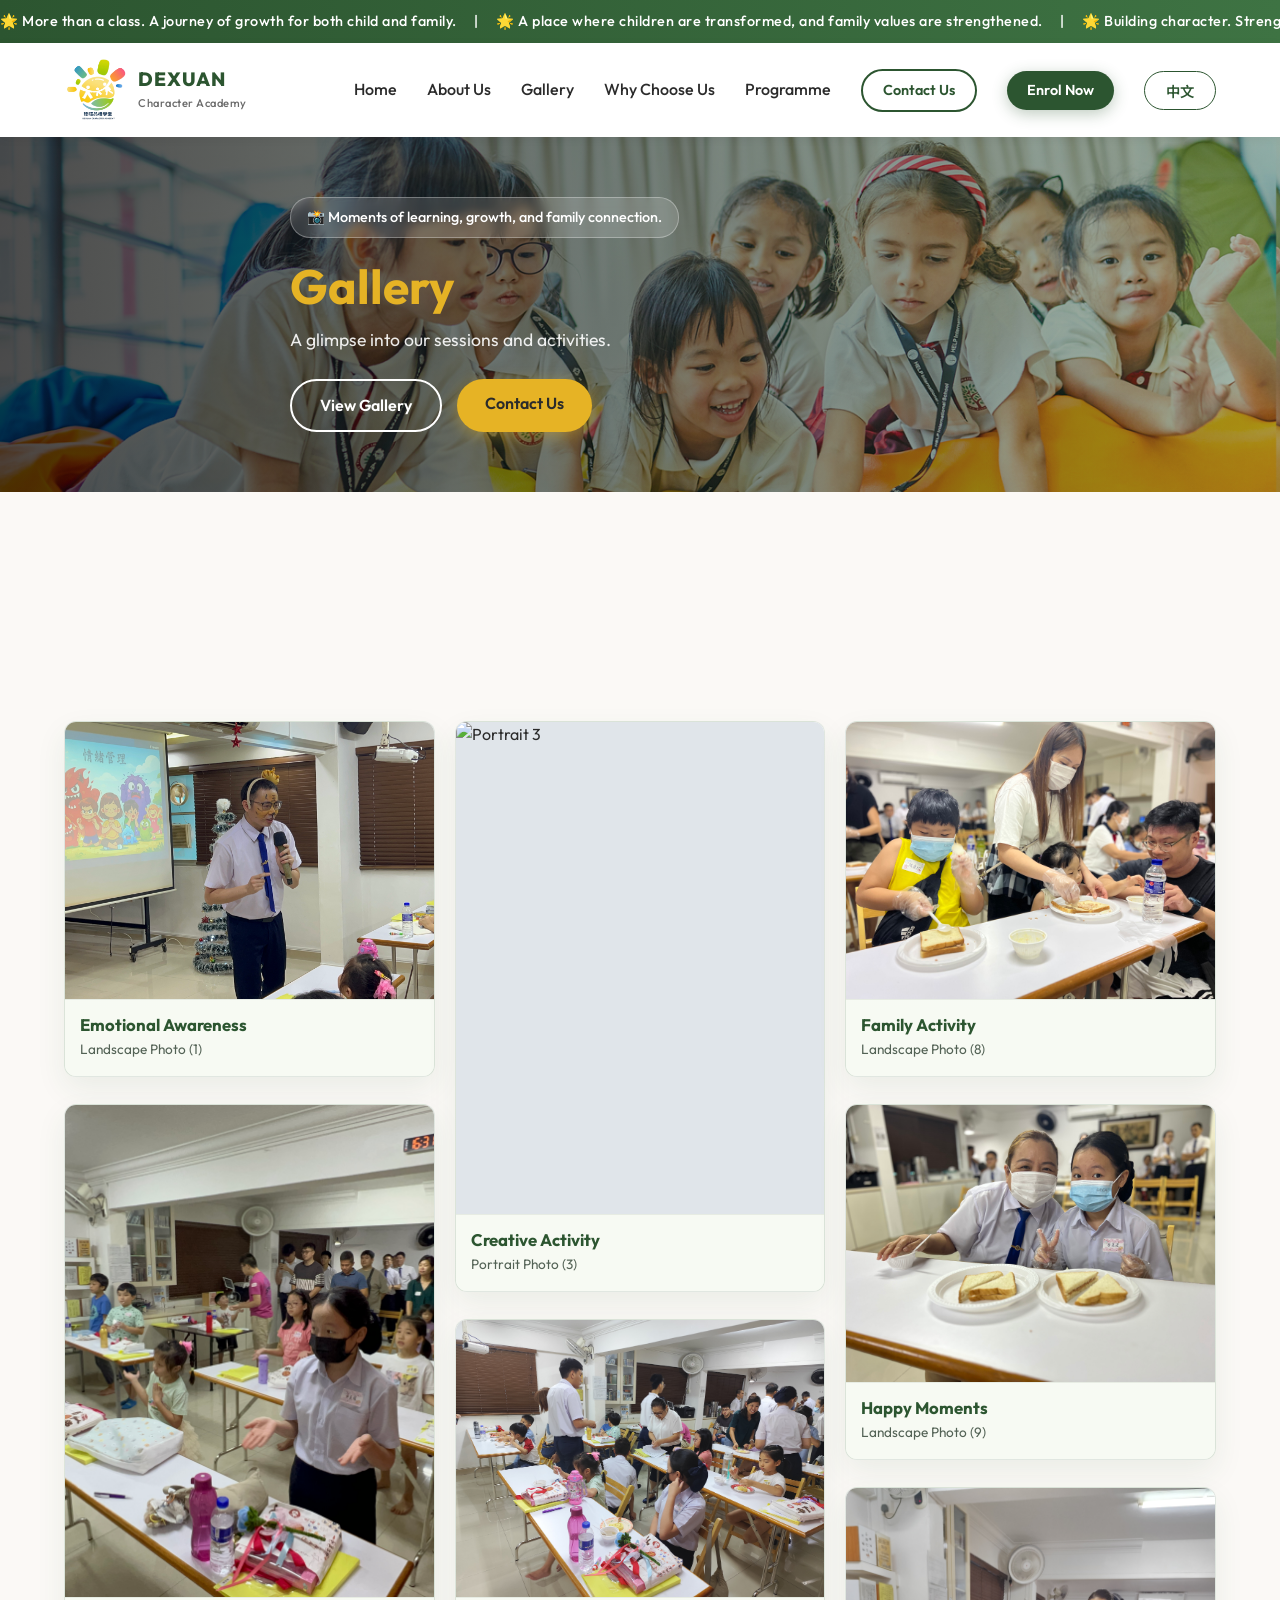
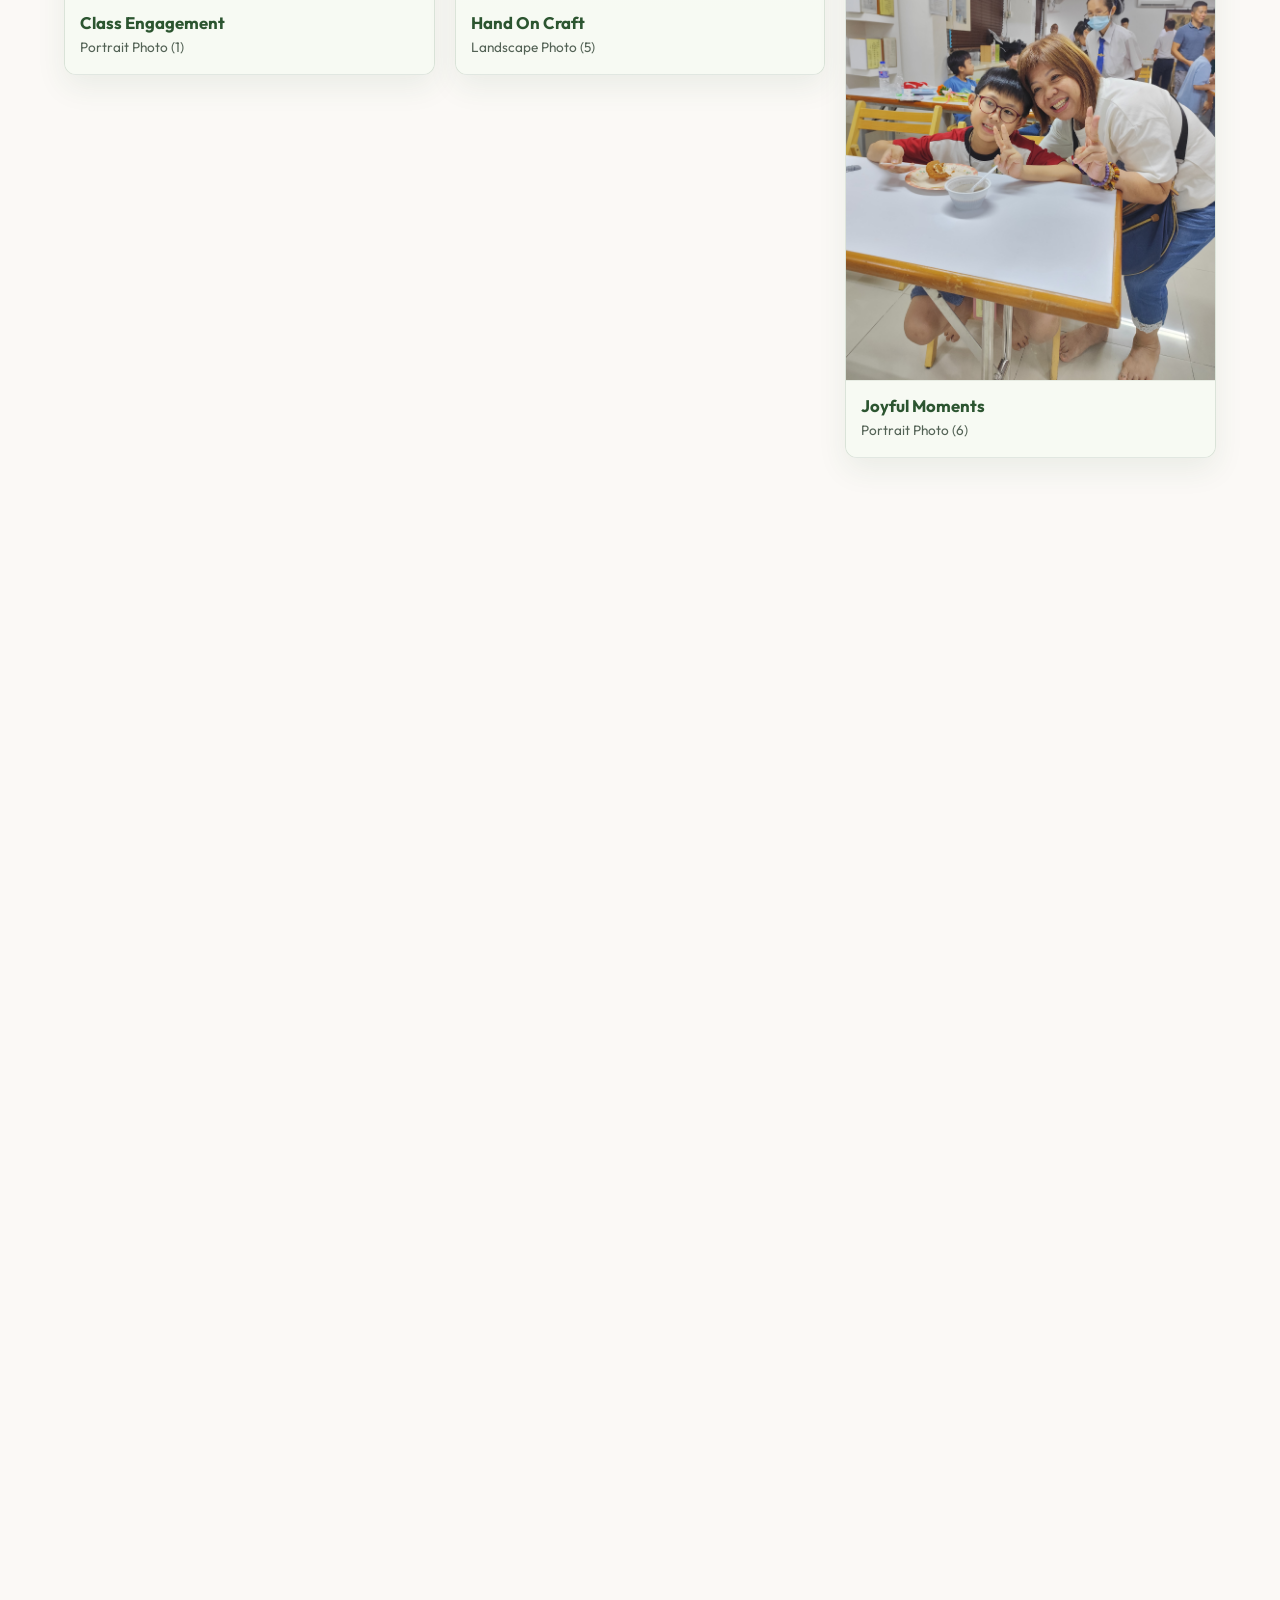
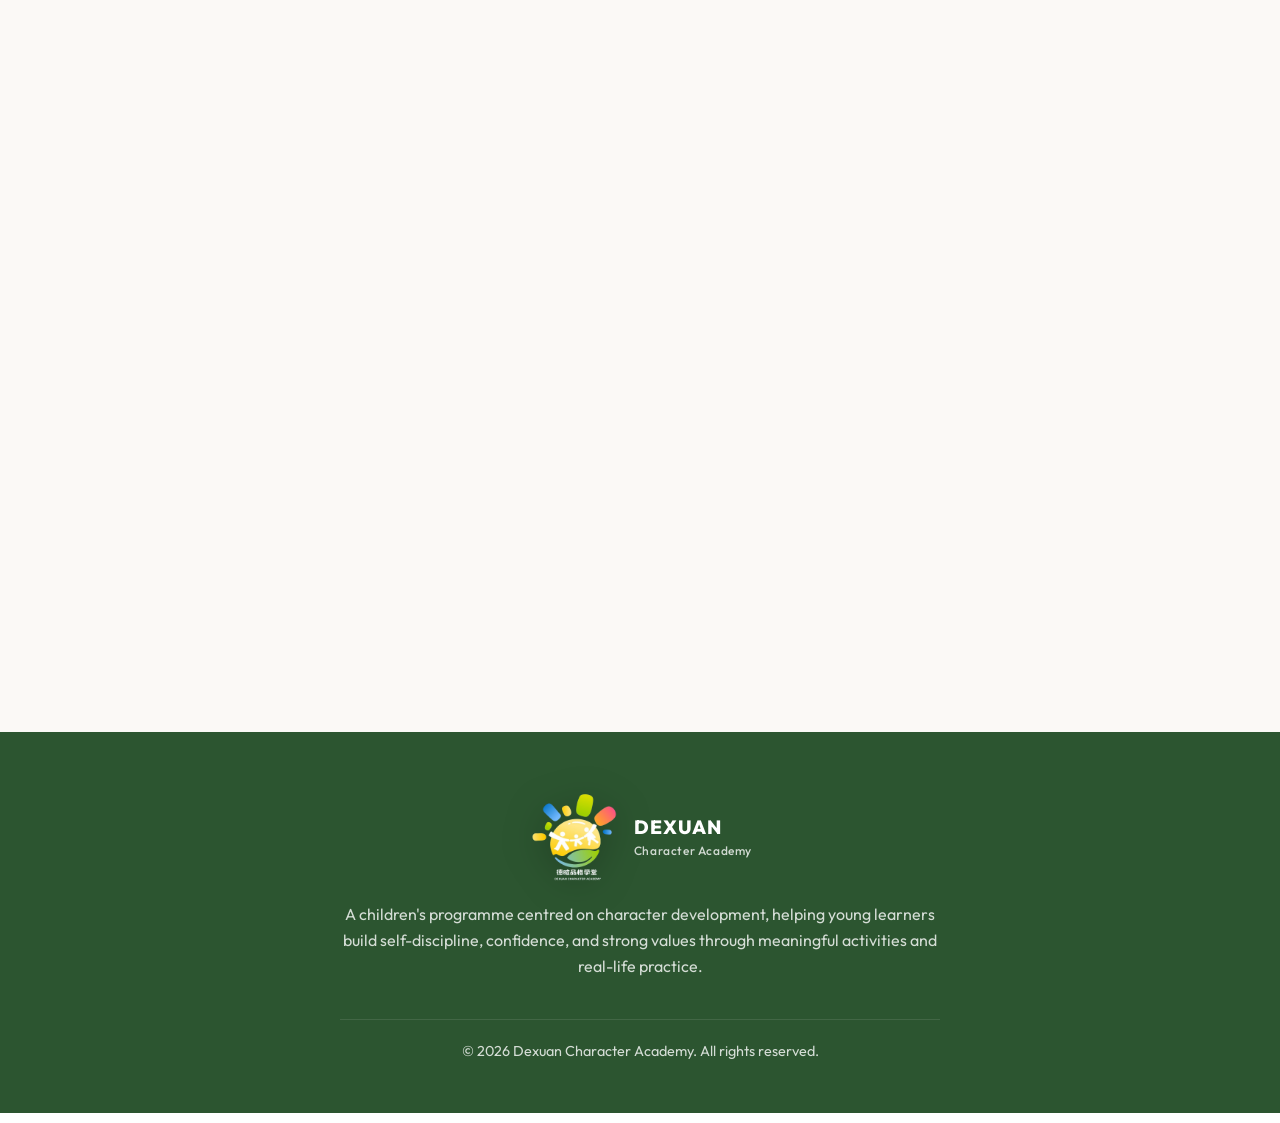
==== commit 4f16145e: "Refactor website structure and enhance user experience - Updated the title from "Dexuan Children's D" ====
--- a/gallery.html
+++ b/gallery.html
@@ -6,7 +6,7 @@
     <meta name="viewport" content="width=device-width, initial-scale=1.0">
     <meta name="description"
         content="Gallery - Dexuan Children’s Development Programme. Moments of learning, growth, and family connection.">
-    <title>Gallery | Dexuan Children's Development Programme</title>
+    <title>Gallery | Dexuan Character Academy</title>
     <!-- Google Fonts -->
     <link rel="preconnect" href="https://fonts.googleapis.com">
     <link rel="preconnect" href="https://fonts.gstatic.com" crossorigin>
@@ -15,43 +15,13 @@
         rel="stylesheet">
     <!-- Font Awesome -->
     <link rel="stylesheet" href="https://cdnjs.cloudflare.com/ajax/libs/font-awesome/6.4.0/css/all.min.css">
+    <link rel="icon" type="image/png" href="assets/Dexuan_logo.png">
     <!-- Custom CSS -->
     <link rel="stylesheet" href="style.css">
 </head>
 
-<body>
-    <div class="header-wrapper">
-        <div class="top-announcement">
-            <div class="announcement-content" id="announcement-text">
-                🌟 More than a class. A journey of growth for both child and family.
-            </div>
-        </div>
-
-        <nav id="navbar">
-            <div class="container nav-container">
-                <a href="index.html#home" class="logo">
-                    <img class="logo-img" src="assets/Dexuan_logo_bg.png" alt="Dexuan Character Academy logo">
-                    <span class="logo-text">Dexuan<br><small>Children's Development Programme</small></span>
-                </a>
-                <div class="nav-links">
-                    <a href="index.html#home" data-translate="nav_home">Home</a>
-                    <a href="index.html#about" data-translate="nav_about">About Us</a>
-                    <a href="gallery.html" data-translate="nav_gallery">Gallery</a>
-                    <a href="index.html#why-choose-us" data-translate="nav_why_us">Why Choose Us</a>
-                    <a href="index.html#programme" data-translate="nav_programme">Programme</a>
-                    <a href="index.html#contact" class="btn btn-outline btn-sm" data-translate="nav_enrol">Contact Us</a>
-                    <a href="https://forms.gle/Ft4GAnRMrwTL34HM6" target="_blank" class="btn btn-primary btn-sm"
-                        data-translate="nav_register">Register</a>
-                </div>
-                <div class="nav-right-controls" style="display: flex; align-items: center; gap: 15px;">
-                    <button id="langToggleBtn" class="lang-btn">中文</button>
-                    <div class="mobile-menu-btn">
-                        <i class="fa-solid fa-bars"></i>
-                    </div>
-                </div>
-            </div>
-        </nav>
-    </div>
+<body data-page="gallery">
+    <div id="site-header"></div>
 
     <header class="page-hero page-hero-gallery">
         <div class="container hero-content reveal fade-bottom">
@@ -260,19 +230,7 @@
         <img class="lightbox-content" id="lightbox-img">
     </div>
 
-    <footer>
-        <div class="container text-center">
-            <div class="footer-brand">
-                <img class="footer-logo-img" src="assets/Dexuan_logo_footer.png" alt="Dexuan Character Academy logo">
-                <span class="footer-logo-text">Dexuan<br><small>Development Programme</small></span>
-            </div>
-            <p data-translate="footer_p">A children’s programme centred on character development, helping young learners
-                build self-discipline, confidence, and strong values through meaningful activities and real-life
-                practice.</p>
-            <p class="copyright" data-translate="footer_copy">&copy; 2026 Dexuan Development Programme. All rights
-                reserved.</p>
-        </div>
-    </footer>
+    <div id="site-footer"></div>
 
     <script src="translations.js"></script>
     <script src="script.js"></script>
--- a/style.css
+++ b/style.css
@@ -18,6 +18,9 @@
     --text-dark: #2b2b2b;
     --text-muted: #6b6b6b;
     --white: #ffffff;
+    --card-surface: #f7faf4;
+    --card-surface-warm: #fff8e8;
+    --card-border: rgba(44, 85, 48, 0.14);
 
     /* Variables */
     --transition-speed: 0.3s;
@@ -105,6 +108,10 @@
 
 .section-padding {
     padding: 100px 0;
+}
+
+#pillars.section-padding {
+    padding-top: 50px;
 }
 
 .bg-light {
@@ -363,10 +370,11 @@
 /* Hero Section */
 .hero {
     position: relative;
-    height: calc(100vh - 120px);
-    height: calc(100svh - 120px);
-    display: flex;
-    align-items: center;
+    height: auto;
+    min-height: 0;
+    display: flex;
+    align-items: flex-start;
+    padding: 30px 0 85px;
     overflow: hidden;
 }
 
@@ -430,13 +438,6 @@
     opacity: 0.9;
 }
 
-.hero-highlight {
-    font-size: 1.3rem;
-    font-weight: 600;
-    color: var(--secondary-light);
-    margin-bottom: 30px;
-}
-
 .hero-buttons {
     display: flex;
     gap: 15px;
@@ -525,14 +526,15 @@
 }
 
 .gallery-card {
-    background-color: var(--white);
+    background: linear-gradient(180deg, #ffffff 0%, var(--card-surface) 100%);
     border-radius: var(--border-radius);
     overflow: hidden;
-    box-shadow: var(--shadow);
+    box-shadow: 0 12px 30px rgba(44, 85, 48, 0.08);
     transition: transform var(--transition-speed) ease, box-shadow var(--transition-speed) ease;
     break-inside: avoid;
     margin-bottom: 20px;
     display: inline-block;
+    border: 1px solid var(--card-border);
     width: 100%;
 }
 
@@ -557,19 +559,20 @@
 .gallery-caption {
     padding: 15px;
     text-align: left;
-    background: var(--white);
+    background: rgba(247, 250, 244, 0.95);
+    border-top: 1px solid rgba(44, 85, 48, 0.08);
 }
 
 .gallery-caption h4 {
     margin: 0;
     font-size: 1.05rem;
-    color: var(--text-dark);
+    color: var(--primary);
 }
 
 .gallery-caption p {
     margin: 4px 0 0;
     font-size: 0.85rem;
-    color: var(--text-muted);
+    color: #536255;
 }
 
 /* Sections Global */
@@ -611,20 +614,28 @@
     gap: 30px;
 }
 
+.pillars-highlight {
+    font-size: 1.3rem;
+    font-weight: 600;
+    color: var(--secondary-light);
+    margin-bottom: 30px;
+}
+
 .pillar-card {
-    background-color: var(--white);
+    background: linear-gradient(180deg, #fffdf8 0%, #f7faf4 100%);
     padding: 40px 30px;
     border-radius: var(--border-radius);
-    box-shadow: var(--shadow);
+    box-shadow: 0 12px 30px rgba(44, 85, 48, 0.08);
     text-align: center;
     transition: all var(--transition-speed) ease;
-    border-bottom: 4px solid transparent;
+    border: 1px solid var(--card-border);
+    border-bottom: 4px solid var(--secondary);
 }
 
 .pillar-card:hover {
     transform: translateY(-10px);
     box-shadow: var(--shadow-hover);
-    border-bottom-color: var(--secondary);
+    border-bottom-color: var(--primary-light);
 }
 
 .pillar-icon {
@@ -699,24 +710,28 @@
     display: flex;
     align-items: center;
     gap: 15px;
-    background-color: var(--white);
+    background: linear-gradient(180deg, #ffffff 0%, #f6f9f1 100%);
     padding: 20px;
     border-radius: var(--border-radius);
-    box-shadow: var(--shadow);
-    transition: transform var(--transition-speed) ease;
+    box-shadow: 0 10px 24px rgba(44, 85, 48, 0.08);
+    transition: transform var(--transition-speed) ease, box-shadow var(--transition-speed) ease;
+    border: 1px solid rgba(44, 85, 48, 0.12);
+    border-left: 4px solid var(--secondary);
 }
 
 .feature-item:hover {
     transform: translateX(10px);
+    box-shadow: 0 14px 28px rgba(44, 85, 48, 0.12);
 }
 
 .feature-item i {
-    color: var(--secondary);
+    color: var(--primary);
     font-size: 1.5rem;
 }
 
 .feature-item span {
     font-weight: 600;
+    color: var(--text-dark);
 }
 
 /* Learning Approach */
@@ -732,36 +747,54 @@
 }
 
 .approach-list li {
-    background-color: var(--bg-light);
+    background: linear-gradient(135deg, rgba(44, 85, 48, 0.06), rgba(230, 179, 37, 0.12));
     padding: 15px 20px;
     margin-bottom: 15px;
-    border-radius: 8px;
+    border-radius: 14px;
     display: flex;
     align-items: center;
     gap: 15px;
-    font-weight: 500;
-    box-shadow: inset 4px 0 0 var(--primary);
-    transition: transform var(--transition-speed) ease;
+    font-weight: 600;
+    color: var(--text-dark);
+    box-shadow: 0 8px 18px rgba(44, 85, 48, 0.08), inset 5px 0 0 var(--primary);
+    border: 1px solid rgba(44, 85, 48, 0.12);
+    transition: transform var(--transition-speed) ease, box-shadow var(--transition-speed) ease, background-color var(--transition-speed) ease;
 }
 
 .approach-list li:hover {
     transform: translateX(10px);
+    box-shadow: 0 12px 24px rgba(44, 85, 48, 0.12), inset 5px 0 0 var(--secondary);
+    background: linear-gradient(135deg, rgba(44, 85, 48, 0.09), rgba(230, 179, 37, 0.18));
 }
 
 .approach-list i {
-    color: var(--primary);
+    color: var(--white);
+    background: linear-gradient(135deg, var(--primary), var(--primary-light));
+    width: 34px;
+    height: 34px;
+    min-width: 34px;
+    border-radius: 50%;
+    display: inline-flex;
+    align-items: center;
+    justify-content: center;
+    box-shadow: 0 6px 16px rgba(44, 85, 48, 0.22);
+    flex-shrink: 0;
+}
+
+.approach-list span {
+    line-height: 1.4;
 }
 
 .glass-card {
     background: linear-gradient(135deg, rgba(255, 255, 255, 0.1), rgba(255, 255, 255, 0));
     backdrop-filter: blur(20px);
     -webkit-backdrop-filter: blur(20px);
-    border: 1px solid rgba(44, 85, 48, 0.18);
-    box-shadow: 0 8px 32px 0 rgba(0, 0, 0, 0.1);
+    border: 1px solid rgba(230, 179, 37, 0.28);
+    box-shadow: 0 16px 40px 0 rgba(44, 85, 48, 0.16);
     border-radius: 24px;
     padding: 50px;
     position: relative;
-    background-color: var(--primary);
+    background: linear-gradient(135deg, #234327 0%, #35643a 100%);
     color: var(--white);
     text-align: center;
 }
@@ -787,11 +820,13 @@
 }
 
 .testimonial-card {
-    background-color: rgba(255, 255, 255, 0.95);
+    background: linear-gradient(180deg, #ffffff 0%, #f6f9f1 100%);
     padding: 40px;
     border-radius: var(--border-radius);
-    box-shadow: var(--shadow);
+    box-shadow: 0 12px 30px rgba(44, 85, 48, 0.08);
     position: relative;
+    border: 1px solid var(--card-border);
+    border-top: 4px solid var(--secondary);
 }
 
 .testimonial-card::before {
@@ -825,19 +860,25 @@
 .info-banner {
     display: flex;
     justify-content: space-around;
-    background-color: var(--white);
+    background: linear-gradient(180deg, #ffffff 0%, #f7faf4 100%);
     padding: 30px;
     border-radius: var(--border-radius);
-    box-shadow: var(--shadow);
+    box-shadow: 0 12px 30px rgba(44, 85, 48, 0.08);
     margin-bottom: 50px;
     flex-wrap: wrap;
     gap: 20px;
+    border: 1px solid var(--card-border);
 }
 
 .info-item {
     display: flex;
     align-items: center;
     gap: 15px;
+    background-color: rgba(255, 255, 255, 0.8);
+    border: 1px solid rgba(44, 85, 48, 0.08);
+    border-radius: 18px;
+    padding: 16px 18px;
+    min-width: 220px;
 }
 
 .info-item i {
@@ -867,13 +908,14 @@
 }
 
 .theme-card {
-    background-color: var(--white);
+    background: linear-gradient(180deg, #ffffff 0%, var(--card-surface-warm) 100%);
     padding: 30px;
     border-radius: var(--border-radius);
     position: relative;
     overflow: hidden;
-    box-shadow: 0 4px 15px rgba(0, 0, 0, 0.05);
+    box-shadow: 0 12px 28px rgba(44, 85, 48, 0.08);
     transition: all var(--transition-speed) ease;
+    border: 1px solid var(--card-border);
     border-top: 3px solid var(--primary);
 }
 
@@ -955,7 +997,7 @@
 .about-menu li:hover,
 .about-menu li.active {
     color: var(--primary);
-    background-color: var(--bg-light);
+    background: linear-gradient(90deg, rgba(247, 250, 244, 0.95), rgba(255, 248, 232, 0.9));
 }
 
 .about-menu li.active::before {
@@ -1025,6 +1067,102 @@
     outline: none;
     border-color: var(--primary);
     box-shadow: 0 0 0 3px rgba(44, 85, 48, 0.1);
+}
+
+/* Form Toast */
+.form-toast-host {
+    position: fixed;
+    left: 50%;
+    bottom: 24px;
+    transform: translateX(-50%);
+    z-index: 12000;
+    width: min(92vw, 560px);
+    pointer-events: none;
+}
+
+.form-toast {
+    pointer-events: auto;
+    display: flex;
+    align-items: center;
+    gap: 14px;
+    padding: 14px 18px;
+    border-radius: 18px;
+    box-shadow: 0 18px 40px rgba(19, 31, 20, 0.2);
+    border: 1px solid rgba(255, 255, 255, 0.18);
+    backdrop-filter: blur(14px);
+    color: var(--white);
+    animation: toast-in 0.28s ease-out;
+}
+
+.form-toast-success {
+    background: linear-gradient(135deg, rgba(44, 85, 48, 0.96), rgba(62, 115, 67, 0.96));
+}
+
+.form-toast-error {
+    background: linear-gradient(135deg, rgba(109, 39, 36, 0.96), rgba(166, 52, 44, 0.96));
+}
+
+.form-toast-icon {
+    width: 30px;
+    height: 30px;
+    border-radius: 50%;
+    display: inline-flex;
+    align-items: center;
+    justify-content: center;
+    flex: 0 0 30px;
+    background: rgba(255, 255, 255, 0.16);
+    font-weight: 800;
+}
+
+.form-toast-message {
+    flex: 1;
+    font-weight: 500;
+    line-height: 1.45;
+}
+
+.form-toast-close {
+    width: 34px;
+    height: 34px;
+    border: none;
+    border-radius: 50%;
+    background: rgba(255, 255, 255, 0.14);
+    color: var(--white);
+    font-size: 1.1rem;
+    cursor: pointer;
+    transition: background-color var(--transition-speed) ease, transform var(--transition-speed) ease;
+}
+
+.form-toast-close:hover {
+    background: rgba(255, 255, 255, 0.24);
+    transform: scale(1.05);
+}
+
+.form-toast.is-hiding {
+    animation: toast-out 0.22s ease-in forwards;
+}
+
+@keyframes toast-in {
+    from {
+        opacity: 0;
+        transform: translateY(12px) scale(0.98);
+    }
+
+    to {
+        opacity: 1;
+        transform: translateY(0) scale(1);
+    }
+}
+
+@keyframes toast-out {
+    from {
+        opacity: 1;
+        transform: translateY(0) scale(1);
+    }
+
+    to {
+        opacity: 0;
+        transform: translateY(10px) scale(0.98);
+    }
 }
 
 /* Footer */
@@ -1481,17 +1619,22 @@
     }
 
     .about-menu li {
-        background-color: var(--bg-light);
+        background: linear-gradient(180deg, #ffffff 0%, #f7faf4 100%);
         border-radius: 30px;
         padding: 8px 16px;
         font-size: 0.9rem;
         flex: 1 1 auto;
         text-align: center;
+        border: 1px solid rgba(44, 85, 48, 0.14);
+        color: var(--primary);
+        box-shadow: 0 6px 14px rgba(44, 85, 48, 0.06);
     }
 
     .about-menu li.active {
-        background-color: var(--primary);
+        background: linear-gradient(135deg, var(--primary) 0%, var(--primary-light) 100%);
         color: var(--white);
+        border-color: transparent;
+        box-shadow: 0 10px 20px rgba(44, 85, 48, 0.16);
     }
 
     .about-menu li::before {
@@ -1502,6 +1645,10 @@
 @media (max-width: 768px) {
     .section-padding {
         padding: 60px 0;
+    }
+
+    #pillars.section-padding {
+        padding-top: 35px;
     }
 
     .nav-links {
@@ -1537,9 +1684,8 @@
 
     .hero {
         height: auto;
-        min-height: 100vh;
-        min-height: 100svh;
-        padding: 100px 0 60px;
+        min-height: 0;
+        padding: 55px 0 127px;
     }
 
     .hero-title {
@@ -1560,6 +1706,30 @@
     .themes-grid,
     .preview-grid {
         grid-template-columns: 1fr;
+    }
+
+    .pillars-grid {
+        gap: 14px;
+    }
+
+    .pillar-card {
+        padding: 14px 16px;
+    }
+
+    .pillar-icon {
+        font-size: 2rem;
+        margin-bottom: 10px;
+    }
+
+    .pillar-card h3 {
+        font-size: 1rem;
+        margin-bottom: 8px;
+    }
+
+    .pillar-card p {
+        font-size: 0.88rem;
+        line-height: 1.35;
+        margin-bottom: 0;
     }
 
     .gallery-grid {
@@ -1688,6 +1858,10 @@
         padding: 40px 0;
     }
 
+    #pillars.section-padding {
+        padding-top: 25px;
+    }
+
     .hero-title {
         font-size: 2rem;
     }
@@ -1705,7 +1879,22 @@
     }
 
     .pillar-card {
-        padding: 30px 20px;
+        padding: 12px 14px;
+    }
+
+    .pillar-icon {
+        font-size: 1.8rem;
+        margin-bottom: 8px;
+    }
+
+    .pillar-card h3 {
+        font-size: 0.95rem;
+        margin-bottom: 6px;
+    }
+
+    .pillar-card p {
+        font-size: 0.82rem;
+        line-height: 1.3;
     }
 
     .theme-card {
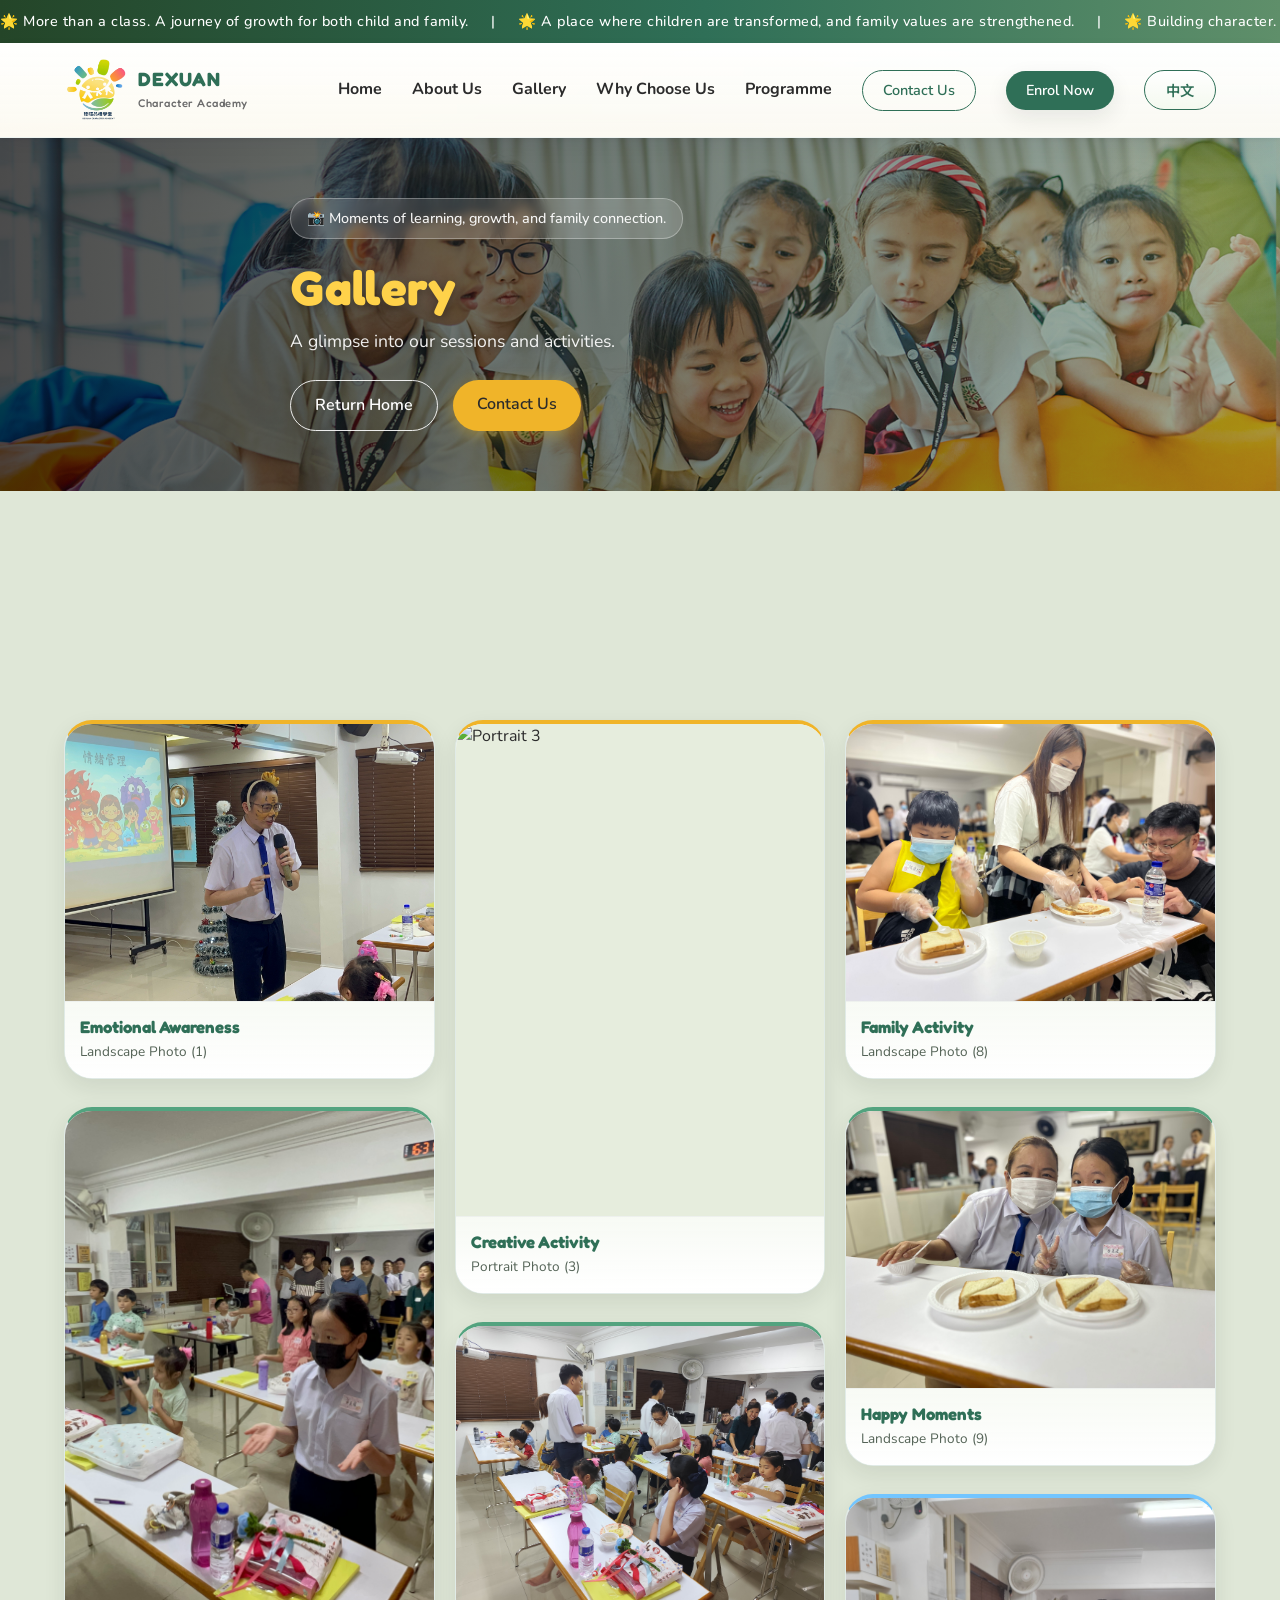
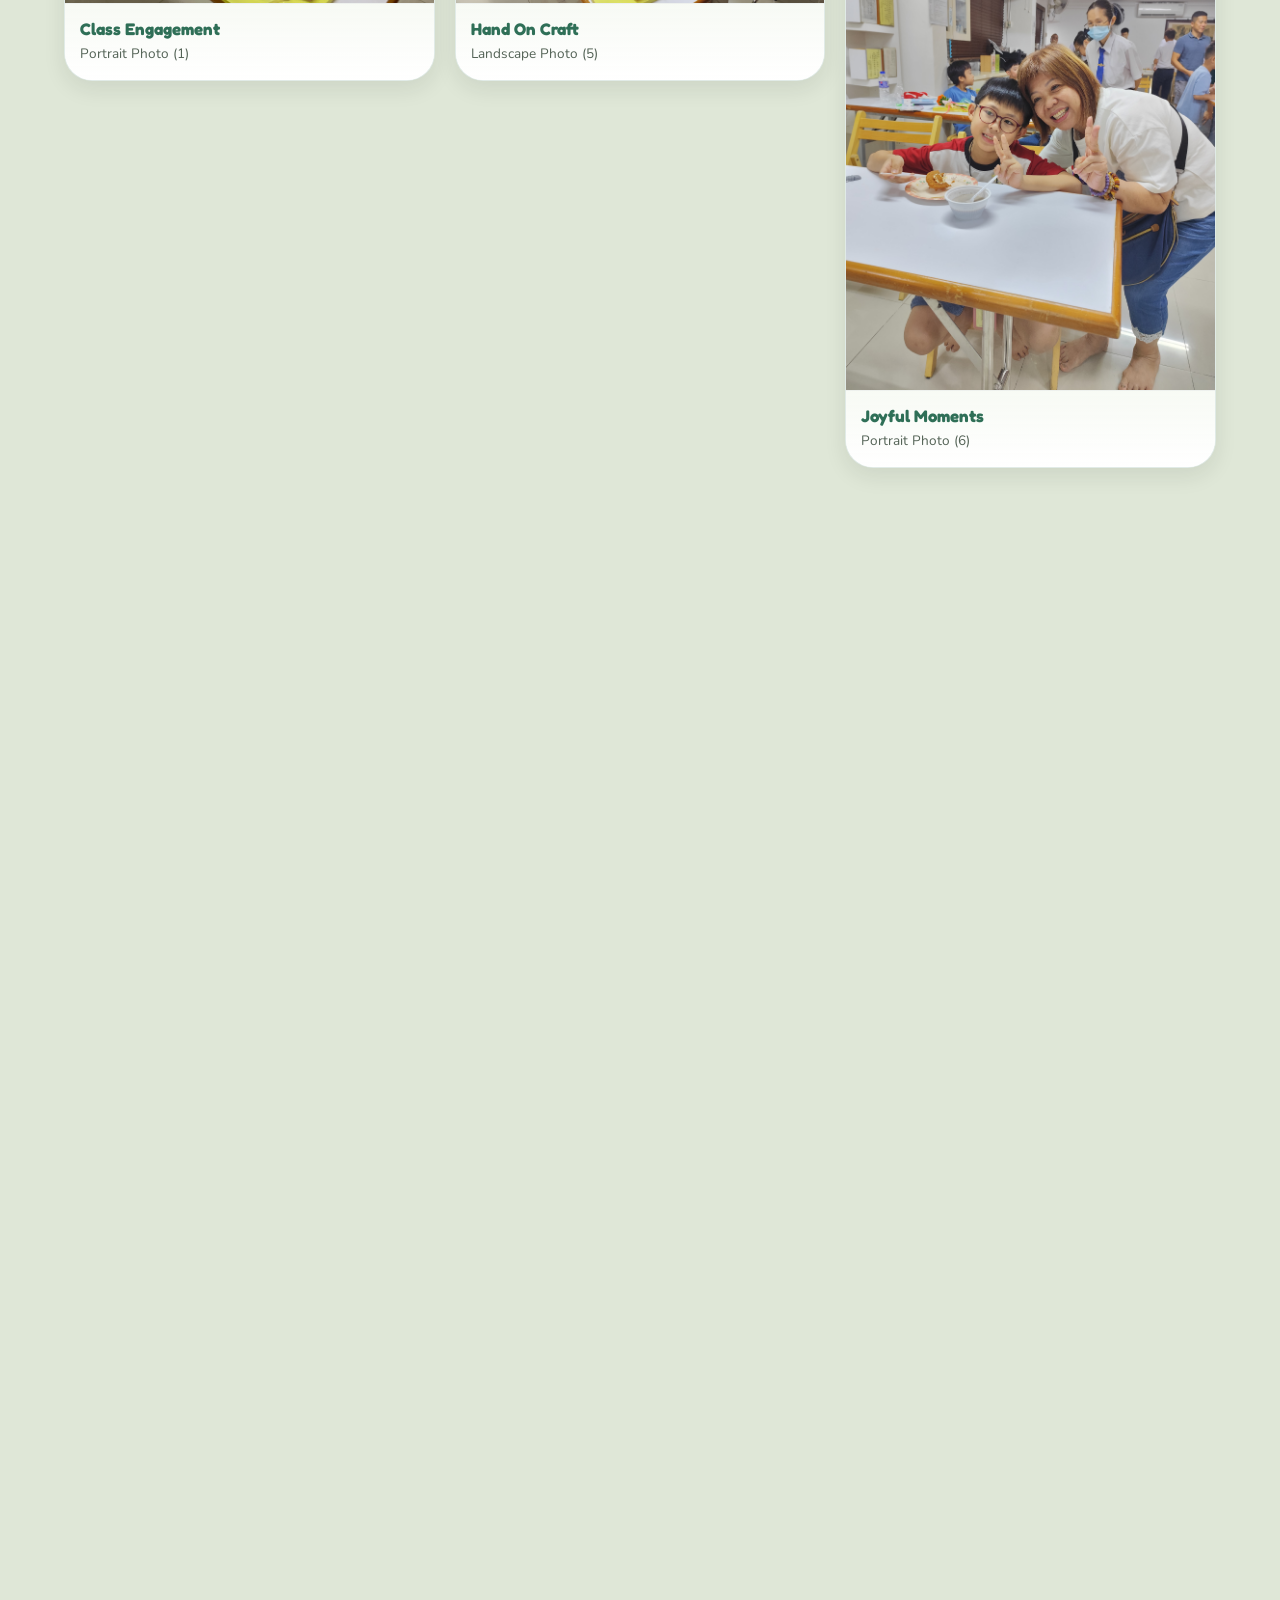
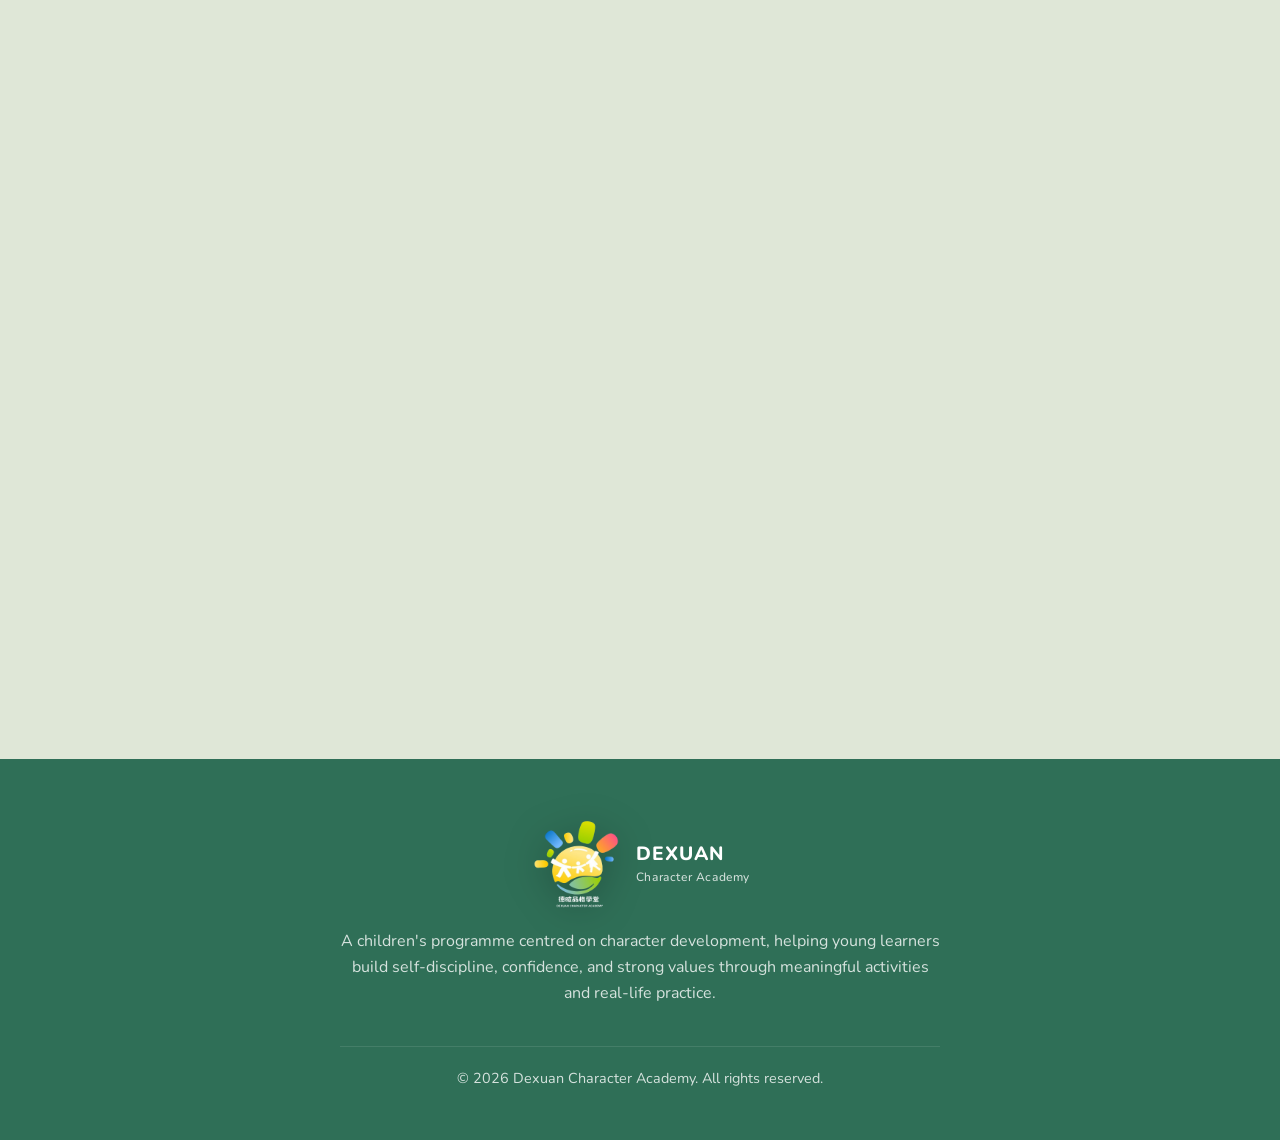
==== commit 6a5dd875: "Refactor styles and translations for improved design and clarity - Updated color palette in style.cs" ====
--- a/gallery.html
+++ b/gallery.html
@@ -11,7 +11,7 @@
     <link rel="preconnect" href="https://fonts.googleapis.com">
     <link rel="preconnect" href="https://fonts.gstatic.com" crossorigin>
     <link
-        href="https://fonts.googleapis.com/css2?family=Outfit:wght@300;400;500;600;700;800&family=Noto+Sans+SC:wght@400;500;700&display=swap"
+        href="https://fonts.googleapis.com/css2?family=Fredoka:wght@400;500;600;700&family=Nunito:wght@400;500;600;700;800&family=Noto+Sans+SC:wght@400;500;700&display=swap"
         rel="stylesheet">
     <!-- Font Awesome -->
     <link rel="stylesheet" href="https://cdnjs.cloudflare.com/ajax/libs/font-awesome/6.4.0/css/all.min.css">
@@ -25,17 +25,16 @@
 
     <header class="page-hero page-hero-gallery">
         <div class="container hero-content reveal fade-bottom">
-            <div class="tagline" data-translate="gallery_tagline" style="color: var(--white);">📸 Moments of learning,
+            <div class="tagline page-hero-tagline" data-translate="gallery_tagline">📸 Moments of learning,
                 growth, and family connection.
             </div>
-            <h1 class="page-title" data-translate="gallery_title" style="color: var(--secondary);">Gallery</h1>
-            <p class="page-subtitle" data-translate="gallery_subtitle" style="color: #ffffffe6;">
+            <h1 class="page-title page-hero-title" data-translate="gallery_title">Gallery</h1>
+            <p class="page-subtitle page-hero-subtitle" data-translate="gallery_subtitle">
                 A glimpse into our sessions and activities.
             </p>
             <div class="hero-buttons">
-                <a href="#gallery" class="btn btn-outline-light" data-translate="gallery_btn_view">View Gallery</a>
-                <a href="index.html#contact" class="btn btn-primary" data-translate="btn_enrol_now"
-                    style="background-color: var(--secondary); color: var(--text-dark); border: none; box-shadow: 0 4px 15px rgba(230, 179, 37, 0.4);">Contact
+                <a href="index.html#home" class="btn btn-outline-light" data-translate="gallery_btn_home" data-gallery-return-home>Return Home</a>
+                <a href="index.html#contact" class="btn btn-accent" data-translate="btn_enrol_now">Contact
                     Us</a>
             </div>
         </div>
@@ -50,8 +49,8 @@
             <div class="gallery-grid">
 
                 <figure class="gallery-card reveal fade-bottom">
-                    <img src="assets/gallery/img1.JPG" style="aspect-ratio: 4/3; background: #eaecf0;" alt="Landscape 1"
-                        loading="lazy">
+                    <img src="assets/gallery/img1.JPG" class="gallery-media gallery-media--landscape"
+                        alt="Landscape 1" loading="lazy">
                     <figcaption class="gallery-caption">
                         <h4 data-translate="gal_title_1">Emotional Awareness</h4>
                         <p data-translate="gal_desc_1">Landscape Photo (1)</p>
@@ -59,8 +58,8 @@
                 </figure>
 
                 <figure class="gallery-card reveal fade-bottom delay-1">
-                    <img src="assets/gallery/img2.JPG" style="aspect-ratio: 3/4; background: #f2f4f7;" alt="Portrait 1"
-                        loading="lazy">
+                    <img src="assets/gallery/img2.JPG" class="gallery-media gallery-media--portrait"
+                        alt="Portrait 1" loading="lazy">
                     <figcaption class="gallery-caption">
                         <h4 data-translate="gal_title_2">Class Engagement</h4>
                         <p data-translate="gal_desc_2">Portrait Photo (1)</p>
@@ -68,8 +67,8 @@
                 </figure>
 
                 <figure class="gallery-card reveal fade-bottom delay-2">
-                    <img src="assets/gallery/img3.jpg" style="aspect-ratio: 4/3; background: #e0e5ea;" alt="Landscape 2"
-                        loading="lazy">
+                    <img src="assets/gallery/img3.jpg" class="gallery-media gallery-media--landscape"
+                        alt="Landscape 2" loading="lazy">
                     <figcaption class="gallery-caption">
                         <h4 data-translate="gal_title_3">Hand On Learning</h4>
                         <p data-translate="gal_desc_3">Landscape Photo (2)</p>
@@ -77,7 +76,7 @@
                 </figure>
 
                 <figure class="gallery-card reveal fade-bottom">
-                    <img src="assets/gallery/img_potrait1.jpg" style="aspect-ratio: 3/4; background: #f2f4f7;"
+                    <img src="assets/gallery/img_potrait1.jpg" class="gallery-media gallery-media--portrait"
                         alt="Portrait 2" loading="lazy">
                     <figcaption class="gallery-caption">
                         <h4 data-translate="gal_title_4">Active Writing</h4>
@@ -86,7 +85,7 @@
                 </figure>
 
                 <figure class="gallery-card reveal fade-bottom delay-1">
-                    <img src="assets/gallery/img_potrait2.jpg" style="aspect-ratio: 4/3; background: #eaecf0;"
+                    <img src="assets/gallery/img_potrait2.jpg" class="gallery-media gallery-media--landscape"
                         alt="Landscape 3" loading="lazy">
                     <figcaption class="gallery-caption">
                         <h4 data-translate="gal_title_5">Individual Guidance</h4>
@@ -95,7 +94,7 @@
                 </figure>
 
                 <figure class="gallery-card reveal fade-bottom delay-2">
-                    <img src="assets/gallery/img4.jpg" style="aspect-ratio: 4/3; background: #f2f4f7;" alt="Landscape 4"
+                    <img src="assets/gallery/img4.jpg" class="gallery-media gallery-media--landscape" alt="Landscape 4"
                         loading="lazy">
                     <figcaption class="gallery-caption">
                         <h4 data-translate="gal_title_6">Focused Learning</h4>
@@ -104,7 +103,7 @@
                 </figure>
 
                 <figure class="gallery-card reveal fade-bottom">
-                    <img src="assets/gallery/img_potrait3.jpg" style="aspect-ratio: 3/4; background: #e0e5ea;"
+                    <img src="assets/gallery/img_potrait3.jpg" class="gallery-media gallery-media--portrait"
                         alt="Portrait 3" loading="lazy">
                     <figcaption class="gallery-caption">
                         <h4 data-translate="gal_title_7">Creative Activity</h4>
@@ -113,7 +112,7 @@
                 </figure>
 
                 <figure class="gallery-card reveal fade-bottom delay-1">
-                    <img src="assets/gallery/img5.jpg" style="aspect-ratio: 4/3; background: #eaecf0;" alt="Landscape 5"
+                    <img src="assets/gallery/img5.jpg" class="gallery-media gallery-media--landscape" alt="Landscape 5"
                         loading="lazy">
                     <figcaption class="gallery-caption">
                         <h4 data-translate="gal_title_8">Hand On Craft</h4>
@@ -122,7 +121,7 @@
                 </figure>
 
                 <figure class="gallery-card reveal fade-bottom delay-2">
-                    <img src="assets/gallery/img_potrait4.jpg" style="aspect-ratio: 3/4; background: #f2f4f7;"
+                    <img src="assets/gallery/img_potrait4.jpg" class="gallery-media gallery-media--portrait"
                         alt="Portrait 4" loading="lazy">
                     <figcaption class="gallery-caption">
                         <h4 data-translate="gal_title_9">Creative Writing</h4>
@@ -131,7 +130,7 @@
                 </figure>
 
                 <figure class="gallery-card reveal fade-bottom">
-                    <img src="assets/gallery/img6.jpg" style="aspect-ratio: 4/3; background: #e0e5ea;" alt="Landscape 6"
+                    <img src="assets/gallery/img6.jpg" class="gallery-media gallery-media--landscape" alt="Landscape 6"
                         loading="lazy">
                     <figcaption class="gallery-caption">
                         <h4 data-translate="gal_title_10">Food Activity</h4>
@@ -140,7 +139,7 @@
                 </figure>
 
                 <figure class="gallery-card reveal fade-bottom delay-1">
-                    <img src="assets/gallery/img7.jpg" style="aspect-ratio: 4/3; background: #eaecf0;" alt="Landscape 7"
+                    <img src="assets/gallery/img7.jpg" class="gallery-media gallery-media--landscape" alt="Landscape 7"
                         loading="lazy">
                     <figcaption class="gallery-caption">
                         <h4 data-translate="gal_title_11">Hand On Activity</h4>
@@ -149,7 +148,7 @@
                 </figure>
 
                 <figure class="gallery-card reveal fade-bottom delay-2">
-                    <img src="assets/gallery/img_potrait5.jpg" style="aspect-ratio: 3/4; background: #f2f4f7;"
+                    <img src="assets/gallery/img_potrait5.jpg" class="gallery-media gallery-media--portrait"
                         alt="Portrait 5" loading="lazy">
                     <figcaption class="gallery-caption">
                         <h4 data-translate="gal_title_12">Learning Practice</h4>
@@ -158,7 +157,7 @@
                 </figure>
 
                 <figure class="gallery-card reveal fade-bottom">
-                    <img src="assets/gallery/img8.jpg" style="aspect-ratio: 4/3; background: #e0e5ea;" alt="Landscape 8"
+                    <img src="assets/gallery/img8.jpg" class="gallery-media gallery-media--landscape" alt="Landscape 8"
                         loading="lazy">
                     <figcaption class="gallery-caption">
                         <h4 data-translate="gal_title_13">Family Activity</h4>
@@ -167,7 +166,7 @@
                 </figure>
 
                 <figure class="gallery-card reveal fade-bottom delay-1">
-                    <img src="assets/gallery/im9.jpg" style="aspect-ratio: 4/3; background: #eaecf0;" alt="Landscape 9"
+                    <img src="assets/gallery/im9.jpg" class="gallery-media gallery-media--landscape" alt="Landscape 9"
                         loading="lazy">
                     <figcaption class="gallery-caption">
                         <h4 data-translate="gal_title_14">Happy Moments</h4>
@@ -176,7 +175,7 @@
                 </figure>
 
                 <figure class="gallery-card reveal fade-bottom delay-2">
-                    <img src="assets/gallery/img_potrait6.jpg" style="aspect-ratio: 3/4; background: #f2f4f7;"
+                    <img src="assets/gallery/img_potrait6.jpg" class="gallery-media gallery-media--portrait"
                         alt="Portrait 6" loading="lazy">
                     <figcaption class="gallery-caption">
                         <h4 data-translate="gal_title_15">Joyful Moments</h4>
@@ -185,7 +184,7 @@
                 </figure>
 
                 <figure class="gallery-card reveal fade-bottom">
-                    <img src="assets/gallery/img10.jpg " style="aspect-ratio: 4/3; background: #e0e5ea;"
+                    <img src="assets/gallery/img10.jpg " class="gallery-media gallery-media--landscape"
                         alt="Landscape 10" loading="lazy">
                     <figcaption class="gallery-caption">
                         <h4 data-translate="gal_title_16">Happy Bond</h4>
@@ -194,7 +193,7 @@
                 </figure>
 
                 <figure class="gallery-card reveal fade-bottom delay-1">
-                    <img src="assets/gallery/img_potrait7.jpg" style="aspect-ratio: 3/4; background: #eaecf0;"
+                    <img src="assets/gallery/img_potrait7.jpg" class="gallery-media gallery-media--portrait"
                         alt="Portrait 7" loading="lazy">
                     <figcaption class="gallery-caption">
                         <h4 data-translate="gal_title_17">Guided Cooking</h4>
@@ -203,7 +202,7 @@
                 </figure>
 
                 <figure class="gallery-card reveal fade-bottom delay-2">
-                    <img src="assets/gallery/img11.jpg" style="aspect-ratio: 4/3; background: #f2f4f7;"
+                    <img src="assets/gallery/img11.jpg" class="gallery-media gallery-media--landscape"
                         alt="Landscape 11" loading="lazy">
                     <figcaption class="gallery-caption">
                         <h4 data-translate="gal_title_18">Creative Expression</h4>
@@ -212,7 +211,7 @@
                 </figure>
 
                 <figure class="gallery-card reveal fade-bottom">
-                    <img src="assets/gallery/img12.jpg" style="aspect-ratio: 4/3; background: #eaecf0;"
+                    <img src="assets/gallery/img12.jpg" class="gallery-media gallery-media--landscape"
                         alt="Landscape 12" loading="lazy">
                     <figcaption class="gallery-caption">
                         <h4 data-translate="gal_title_19">Happy Students</h4>
--- a/style.css
+++ b/style.css
@@ -7,26 +7,36 @@
 
 :root {
     /* Color Palette - Premium, Warm, Natural */
-    --primary: #2c5530;
+    --primary: #2f6f57;
     /* Deep Forest Green - Growth, stability */
-    --primary-light: #3e7343;
-    --secondary: #e6b325;
+    --primary-light: #53a37f;
+    --secondary: #f0b429;
     /* Warm Gold - Value, character */
-    --secondary-light: #f4c84a;
-    --bg-light: #fbf9f6;
+    --secondary-light: #ffd56a;
+    --accent-coral: #ff8b6b;
+    --accent-sky: #72c5ff;
+    --accent-lilac: #b9a7ff;
+    --bg-light: #dfe7d7;
     /* Soft Linen */
     --text-dark: #2b2b2b;
     --text-muted: #6b6b6b;
     --white: #ffffff;
-    --card-surface: #f7faf4;
-    --card-surface-warm: #fff8e8;
-    --card-border: rgba(44, 85, 48, 0.14);
+    --card-surface: #ffffff;
+    --card-surface-warm: #fff1c4;
+    --surface-variant: #e6eddd;
+    --surface-soft-gold: #fff6d9;
+    --surface-soft-green: #eef8f0;
+    --surface-soft-cream: #fff8f0;
+    --outline: rgba(47, 111, 87, 0.14);
+    --outline-strong: rgba(47, 111, 87, 0.22);
+    --body-font: 'Nunito', 'Noto Sans SC', sans-serif;
+    --display-font: 'Fredoka', 'Noto Sans SC', sans-serif;
 
     /* Variables */
     --transition-speed: 0.3s;
-    --border-radius: 12px;
-    --shadow: 0 10px 30px rgba(0, 0, 0, 0.08);
-    --shadow-hover: 0 15px 40px rgba(44, 85, 48, 0.15);
+    --border-radius: 16px;
+    --shadow: 0 8px 22px rgba(24, 36, 22, 0.09);
+    --shadow-hover: 0 14px 30px rgba(24, 36, 22, 0.14), 0 6px 12px rgba(24, 36, 22, 0.08);
 }
 
 /* Base Styles & Resets */
@@ -43,13 +53,44 @@
 }
 
 body {
-    font-family: 'Outfit', 'Noto Sans SC', sans-serif;
+    font-family: var(--body-font);
     color: var(--text-dark);
-    background-color: var(--white);
+    background:
+        radial-gradient(circle at top left, rgba(255, 229, 160, 0.42) 0, rgba(255, 229, 160, 0) 28%),
+        radial-gradient(circle at top right, rgba(114, 197, 255, 0.26) 0, rgba(114, 197, 255, 0) 24%),
+        linear-gradient(180deg, #eef4e7 0%, #d9e2d1 100%);
     line-height: 1.6;
     width: 100%;
     position: relative;
     overflow-x: clip;
+}
+
+body::before,
+body::after {
+    content: '';
+    position: fixed;
+    inset: auto;
+    pointer-events: none;
+    z-index: -1;
+    border-radius: 50%;
+    filter: blur(12px);
+    opacity: 0.55;
+}
+
+body::before {
+    width: 320px;
+    height: 320px;
+    top: 120px;
+    left: -120px;
+    background: radial-gradient(circle, rgba(255, 214, 122, 0.34) 0%, rgba(255, 214, 122, 0) 72%);
+}
+
+body::after {
+    width: 260px;
+    height: 260px;
+    bottom: 140px;
+    right: -90px;
+    background: radial-gradient(circle, rgba(110, 219, 180, 0.24) 0%, rgba(110, 219, 180, 0) 72%);
 }
 
 section,
@@ -153,51 +194,55 @@
 /* Buttons */
 .btn {
     display: inline-block;
-    padding: 12px 28px;
-    border-radius: 30px;
+    padding: 12px 24px;
+    border-radius: 999px;
     font-weight: 600;
     font-size: 1rem;
     cursor: pointer;
-    transition: all var(--transition-speed) ease;
+    transition: transform var(--transition-speed) ease, box-shadow var(--transition-speed) ease, background-color var(--transition-speed) ease, color var(--transition-speed) ease, border-color var(--transition-speed) ease;
     border: none;
     text-align: center;
+    box-shadow: var(--shadow);
+    position: relative;
+    overflow: hidden;
 }
 
 .btn-primary {
     background-color: var(--primary);
     color: var(--white);
-    box-shadow: 0 4px 15px rgba(44, 85, 48, 0.3);
 }
 
 .btn-primary:hover {
-    background-color: var(--secondary);
+    background-color: #25482a;
     color: var(--white);
-    transform: translateY(-2px);
-    box-shadow: 0 6px 20px rgba(230, 179, 37, 0.4);
+    transform: translateY(-2px) scale(1.01);
+    box-shadow: var(--shadow-hover);
 }
 
 .btn-outline-light {
     background-color: transparent;
     color: var(--white);
-    border: 2px solid var(--white);
+    border: 1.5px solid rgba(255, 255, 255, 0.9);
+    box-shadow: none;
 }
 
 .btn-outline-light:hover {
     background-color: var(--white);
     color: var(--primary);
-    transform: translateY(-2px);
+    transform: translateY(-2px) scale(1.01);
 }
 
 .btn-outline {
     background-color: transparent;
     color: var(--primary);
-    border: 2px solid var(--primary);
+    border: 1.5px solid var(--primary);
+    box-shadow: none;
 }
 
 .btn-outline:hover {
     background-color: var(--primary);
     color: var(--white);
-    transform: translateY(-2px);
+    transform: translateY(-2px) scale(1.01);
 }
 
 .btn-sm {
@@ -205,6 +250,18 @@
     font-size: 0.9rem;
 }
 
+.btn-accent {
+    background-color: var(--secondary);
+    color: var(--text-dark);
+    border: none;
+    box-shadow: 0 4px 15px rgba(230, 179, 37, 0.4);
+}
+
+.btn-accent:hover {
+    background-color: #e8a51c;
+    color: var(--text-dark);
+}
+
 .btn-block {
     display: block;
     width: 100%;
@@ -212,7 +269,7 @@
 
 /* Top Announcement Bar */
 .top-announcement {
-    background: linear-gradient(90deg, var(--primary) 0%, var(--primary-light) 100%);
+    background: linear-gradient(90deg, #244528 0%, #2f6f57 55%, #5f8f6a 100%);
     color: var(--white);
     padding: 10px 0;
     font-size: 0.9rem;
@@ -250,11 +307,12 @@
 
 /* Navigation */
 nav {
-    background-color: rgba(255, 255, 255, 0.95);
-    backdrop-filter: blur(10px);
+    background: linear-gradient(180deg, rgba(255, 255, 255, 0.98), rgba(252, 250, 243, 0.94));
+    backdrop-filter: blur(8px);
     width: 100%;
-    box-shadow: 0 2px 10px rgba(0, 0, 0, 0.05);
+    box-shadow: 0 2px 4px rgba(16, 24, 40, 0.05), 0 10px 20px rgba(16, 24, 40, 0.05);
     transition: all 0.3s ease;
+    border-bottom: 1px solid rgba(47, 111, 87, 0.08);
 }
 
 nav.scrolled {
@@ -283,6 +341,7 @@
 }
 
 .logo-text {
+    font-family: var(--display-font);
     font-size: 1.2rem;
     font-weight: 800;
     line-height: 1.1;
@@ -313,7 +372,7 @@
 
 .nav-links a:not(.btn) {
     color: var(--text-dark);
-    font-weight: 500;
+    font-weight: 700;
     position: relative;
 }
 
@@ -337,10 +396,10 @@
 }
 
 .lang-btn {
-    background-color: transparent;
+    background: linear-gradient(180deg, #ffffff, #f4f9ef);
     color: var(--primary);
     border: 1px solid var(--primary);
-    border-radius: 20px;
+    border-radius: 999px;
     padding: 8px 14px;
     font-size: 0.9rem;
     font-weight: 600;
@@ -360,6 +419,12 @@
     color: var(--white);
 }
 
+.nav-right-controls {
+    display: flex;
+    align-items: center;
+    gap: 15px;
+}
+
 .mobile-menu-btn {
     display: none;
     font-size: 1.5rem;
@@ -378,6 +443,32 @@
     overflow: hidden;
 }
 
+.hero::before,
+.hero::after {
+    content: '';
+    position: absolute;
+    border-radius: 50%;
+    pointer-events: none;
+    z-index: 0;
+    filter: blur(4px);
+}
+
+.hero::before {
+    width: 220px;
+    height: 220px;
+    top: 30px;
+    right: 6%;
+    background: radial-gradient(circle, rgba(255, 214, 122, 0.2) 0%, rgba(255, 214, 122, 0) 72%);
+}
+
+.hero::after {
+    width: 170px;
+    height: 170px;
+    bottom: 80px;
+    left: 3%;
+    background: radial-gradient(circle, rgba(114, 197, 255, 0.18) 0%, rgba(114, 197, 255, 0) 72%);
+}
+
 .hero-bg {
     position: absolute;
     top: 0;
@@ -400,7 +491,7 @@
     left: 0;
     width: 100%;
     height: 100%;
-    background: linear-gradient(to right, rgba(0, 0, 0, 0.7) 0%, rgba(44, 85, 48, 0.4) 100%);
+    background: linear-gradient(to right, rgba(14, 28, 17, 0.76) 0%, rgba(47, 111, 87, 0.44) 62%, rgba(240, 180, 41, 0.12) 100%);
 }
 
 .hero-content {
@@ -423,9 +514,11 @@
 }
 
 .hero-title {
+    font-family: var(--display-font);
     font-size: 4rem;
     color: var(--white);
     margin-bottom: 20px;
+    text-wrap: balance;
 }
 
 .hero-title span {
@@ -441,6 +534,27 @@
 .hero-buttons {
     display: flex;
     gap: 15px;
+}
+
+.section-actions {
+    display: flex;
+    gap: 15px;
+    justify-content: center;
+    flex-wrap: wrap;
+}
+
+.page-hero .page-hero-tagline {
+    color: rgba(255, 255, 255, 0.95);
+}
+
+.page-hero .page-hero-title {
+    color: #ffd24a;
+    text-shadow: 0 2px 10px rgba(0, 0, 0, 0.28);
+}
+
+.page-hero .page-hero-subtitle {
+    color: rgba(255, 255, 255, 0.92);
+    text-shadow: 0 1px 6px rgba(0, 0, 0, 0.22);
 }
 
 /* Page Hero (Internal Pages like Gallery) */
@@ -449,6 +563,19 @@
     overflow: hidden;
     padding: 60px 0 60px;
     /* Reduced top padding from 120px to 80px to move content up */
+}
+
+.page-hero::after {
+    content: '';
+    position: absolute;
+    width: 240px;
+    height: 240px;
+    top: -50px;
+    right: -50px;
+    background: radial-gradient(circle, rgba(255, 214, 122, 0.16) 0%, rgba(255, 214, 122, 0) 72%);
+    border-radius: 50%;
+    pointer-events: none;
+    z-index: 0;
 }
 
 .page-hero-gallery {
@@ -480,6 +607,7 @@
 }
 
 .page-title {
+    font-family: var(--display-font);
     font-size: 3rem;
     margin-bottom: 10px;
     color: var(--secondary);
@@ -502,7 +630,7 @@
 }
 
 .gallery-section-bg .gallery-card {
-    background-color: rgba(255, 255, 255, 0.92);
+    background-color: var(--white);
 }
 
 .gallery-grid {
@@ -526,21 +654,37 @@
 }
 
 .gallery-card {
-    background: linear-gradient(180deg, #ffffff 0%, var(--card-surface) 100%);
+    background: var(--white);
     border-radius: var(--border-radius);
     overflow: hidden;
-    box-shadow: 0 12px 30px rgba(44, 85, 48, 0.08);
+    box-shadow: var(--shadow);
     transition: transform var(--transition-speed) ease, box-shadow var(--transition-speed) ease;
     break-inside: avoid;
     margin-bottom: 20px;
     display: inline-block;
-    border: 1px solid var(--card-border);
+    border: 1px solid var(--outline);
     width: 100%;
 }
 
 .gallery-card:hover {
-    transform: translateY(-6px);
+    transform: translateY(-3px);
     box-shadow: var(--shadow-hover);
+}
+
+.gallery-card {
+    border-radius: 28px;
+}
+
+.gallery-card:nth-child(3n + 1) {
+    border-top: 4px solid var(--secondary);
+}
+
+.gallery-card:nth-child(3n + 2) {
+    border-top: 4px solid var(--primary-light);
+}
+
+.gallery-card:nth-child(3n + 3) {
+    border-top: 4px solid var(--accent-sky);
 }
 
 .gallery-card img {
@@ -552,6 +696,21 @@
     transition: transform 0.4s ease;
 }
 
+.gallery-media {
+    width: 100%;
+    display: block;
+    object-fit: cover;
+    background: var(--surface-variant);
+}
+
+.gallery-media--landscape {
+    aspect-ratio: 4 / 3;
+}
+
+.gallery-media--portrait {
+    aspect-ratio: 3 / 4;
+}
+
 .gallery-card img:hover {
     transform: scale(1.03);
 }
@@ -559,7 +718,7 @@
 .gallery-caption {
     padding: 15px;
     text-align: left;
-    background: rgba(247, 250, 244, 0.95);
+    background: linear-gradient(180deg, rgba(247, 250, 244, 0.95), rgba(255, 255, 255, 0.98));
     border-top: 1px solid rgba(44, 85, 48, 0.08);
 }
 
@@ -567,6 +726,7 @@
     margin: 0;
     font-size: 1.05rem;
     color: var(--primary);
+    font-family: var(--display-font);
 }
 
 .gallery-caption p {
@@ -582,6 +742,7 @@
 }
 
 .section-title {
+    font-family: var(--display-font);
     font-size: 2.5rem;
     position: relative;
     display: inline-block;
@@ -594,10 +755,10 @@
     bottom: 0;
     left: 50%;
     transform: translateX(-50%);
-    width: 60px;
-    height: 3px;
-    background-color: var(--secondary);
-    border-radius: 2px;
+    width: 84px;
+    height: 8px;
+    background: linear-gradient(90deg, var(--secondary) 0%, var(--accent-coral) 50%, var(--accent-sky) 100%);
+    border-radius: 999px;
 }
 
 .section-subtitle {
@@ -612,30 +773,45 @@
     display: grid;
     grid-template-columns: repeat(3, 1fr);
     gap: 30px;
+    align-items: stretch;
 }
 
 .pillars-highlight {
     font-size: 1.3rem;
     font-weight: 600;
-    color: var(--secondary-light);
+    color: var(--primary);
     margin-bottom: 30px;
 }
 
 .pillar-card {
-    background: linear-gradient(180deg, #fffdf8 0%, #f7faf4 100%);
+    background: linear-gradient(180deg, var(--surface-soft-gold) 0%, var(--white) 100%);
     padding: 40px 30px;
-    border-radius: var(--border-radius);
-    box-shadow: 0 12px 30px rgba(44, 85, 48, 0.08);
+    border-radius: 28px;
+    box-shadow: var(--shadow);
     text-align: center;
     transition: all var(--transition-speed) ease;
-    border: 1px solid var(--card-border);
-    border-bottom: 4px solid var(--secondary);
+    border: 1px solid rgba(230, 179, 37, 0.18);
+    border-top: 4px solid var(--secondary);
 }
 
 .pillar-card:hover {
-    transform: translateY(-10px);
+    transform: translateY(-6px) rotate(-0.5deg);
     box-shadow: var(--shadow-hover);
-    border-bottom-color: var(--primary-light);
+    border-top-color: var(--primary-light);
+}
+
+.pillar-card:nth-child(2n) {
+    background: linear-gradient(180deg, #eef8f0 0%, #ffffff 100%);
+    border-top-color: var(--primary-light);
+}
+
+.pillar-card:nth-child(3n) {
+    background: linear-gradient(180deg, #edf4ff 0%, #ffffff 100%);
+    border-top-color: var(--accent-sky);
+}
+
+.pillar-card:nth-child(2n):hover {
+    transform: translateY(-6px) rotate(0.5deg);
 }
 
 .pillar-icon {
@@ -664,6 +840,10 @@
 
 .split-content {
     padding: 80px 10%;
+}
+
+.split-text .section-title {
+    display: block;
 }
 
 .split-image {
@@ -682,10 +862,10 @@
 }
 
 .badge {
-    background-color: var(--primary-light);
+    background: linear-gradient(90deg, var(--primary-light), var(--accent-sky));
     color: var(--white);
     padding: 5px 12px;
-    border-radius: 20px;
+    border-radius: 999px;
     font-size: 0.8rem;
     font-weight: 600;
     display: inline-block;
@@ -710,18 +890,33 @@
     display: flex;
     align-items: center;
     gap: 15px;
-    background: linear-gradient(180deg, #ffffff 0%, #f6f9f1 100%);
+    background: linear-gradient(180deg, var(--surface-soft-green) 0%, var(--white) 100%);
     padding: 20px;
-    border-radius: var(--border-radius);
-    box-shadow: 0 10px 24px rgba(44, 85, 48, 0.08);
+    border-radius: 24px;
+    box-shadow: var(--shadow);
     transition: transform var(--transition-speed) ease, box-shadow var(--transition-speed) ease;
-    border: 1px solid rgba(44, 85, 48, 0.12);
-    border-left: 4px solid var(--secondary);
+    border: 1px solid rgba(62, 115, 67, 0.16);
+    border-left: 4px solid var(--primary-light);
 }
 
 .feature-item:hover {
-    transform: translateX(10px);
-    box-shadow: 0 14px 28px rgba(44, 85, 48, 0.12);
+    transform: translateY(-4px);
+    box-shadow: var(--shadow-hover);
+}
+
+.feature-item:nth-child(3n + 1) {
+    background: linear-gradient(180deg, #eef8f0 0%, #ffffff 100%);
+    border-left-color: var(--primary-light);
+}
+
+.feature-item:nth-child(3n + 2) {
+    background: linear-gradient(180deg, #fff3df 0%, #ffffff 100%);
+    border-left-color: var(--secondary);
+}
+
+.feature-item:nth-child(3n + 3) {
+    background: linear-gradient(180deg, #edf4ff 0%, #ffffff 100%);
+    border-left-color: var(--accent-sky);
 }
 
 .feature-item i {
@@ -747,24 +942,25 @@
 }
 
 .approach-list li {
-    background: linear-gradient(135deg, rgba(44, 85, 48, 0.06), rgba(230, 179, 37, 0.12));
+    background: linear-gradient(180deg, var(--surface-soft-cream) 0%, var(--white) 100%);
     padding: 15px 20px;
     margin-bottom: 15px;
-    border-radius: 14px;
+    border-radius: 22px;
     display: flex;
     align-items: center;
     gap: 15px;
     font-weight: 600;
     color: var(--text-dark);
-    box-shadow: 0 8px 18px rgba(44, 85, 48, 0.08), inset 5px 0 0 var(--primary);
-    border: 1px solid rgba(44, 85, 48, 0.12);
+    box-shadow: var(--shadow);
+    border: 1px solid rgba(230, 179, 37, 0.16);
+    border-left: 4px solid var(--secondary);
     transition: transform var(--transition-speed) ease, box-shadow var(--transition-speed) ease, background-color var(--transition-speed) ease;
 }
 
 .approach-list li:hover {
-    transform: translateX(10px);
-    box-shadow: 0 12px 24px rgba(44, 85, 48, 0.12), inset 5px 0 0 var(--secondary);
-    background: linear-gradient(135deg, rgba(44, 85, 48, 0.09), rgba(230, 179, 37, 0.18));
+    transform: translateY(-3px);
+    box-shadow: var(--shadow-hover);
+    background: linear-gradient(180deg, #fff1c7 0%, #f9f6ea 100%);
 }
 
 .approach-list i {
@@ -786,28 +982,25 @@
 }
 
 .glass-card {
-    background: linear-gradient(135deg, rgba(255, 255, 255, 0.1), rgba(255, 255, 255, 0));
-    backdrop-filter: blur(20px);
-    -webkit-backdrop-filter: blur(20px);
-    border: 1px solid rgba(230, 179, 37, 0.28);
-    box-shadow: 0 16px 40px 0 rgba(44, 85, 48, 0.16);
-    border-radius: 24px;
+    background: linear-gradient(180deg, rgba(255, 255, 255, 0.98), rgba(251, 247, 233, 0.98));
+    border: 1px solid var(--outline);
+    box-shadow: var(--shadow-hover);
+    border-radius: 32px;
     padding: 50px;
     position: relative;
-    background: linear-gradient(135deg, #234327 0%, #35643a 100%);
-    color: var(--white);
+    color: var(--text-dark);
     text-align: center;
 }
 
 .quote-icon {
     font-size: 3rem;
     color: var(--secondary);
-    opacity: 0.5;
+    opacity: 0.9;
     margin-bottom: 20px;
 }
 
 .glass-card h3 {
-    color: var(--secondary-light);
+    color: var(--primary);
     font-size: 1.8rem;
     margin-bottom: 20px;
 }
@@ -820,13 +1013,23 @@
 }
 
 .testimonial-card {
-    background: linear-gradient(180deg, #ffffff 0%, #f6f9f1 100%);
+    background: linear-gradient(180deg, var(--white) 0%, var(--surface-soft-cream) 100%);
     padding: 40px;
-    border-radius: var(--border-radius);
-    box-shadow: 0 12px 30px rgba(44, 85, 48, 0.08);
+    border-radius: 28px;
+    box-shadow: var(--shadow);
     position: relative;
-    border: 1px solid var(--card-border);
+    border: 1px solid rgba(44, 85, 48, 0.12);
     border-top: 4px solid var(--secondary);
+}
+
+.testimonial-card:nth-child(2n) {
+    background: linear-gradient(180deg, #fffdf6 0%, #f6fbff 100%);
+    border-top-color: var(--accent-sky);
+}
+
+.testimonial-card:nth-child(3n) {
+    background: linear-gradient(180deg, #fdf9ff 0%, #fff6eb 100%);
+    border-top-color: var(--accent-coral);
 }
 
 .testimonial-card::before {
@@ -858,27 +1061,38 @@
 
 /* Programme Highlights */
 .info-banner {
-    display: flex;
-    justify-content: space-around;
-    background: linear-gradient(180deg, #ffffff 0%, #f7faf4 100%);
+    display: grid;
+    grid-template-columns: repeat(4, minmax(0, 1fr));
+    background: var(--white);
     padding: 30px;
     border-radius: var(--border-radius);
-    box-shadow: 0 12px 30px rgba(44, 85, 48, 0.08);
+    box-shadow: var(--shadow-hover);
     margin-bottom: 50px;
-    flex-wrap: wrap;
     gap: 20px;
-    border: 1px solid var(--card-border);
+    border: 1px solid var(--outline);
 }
 
 .info-item {
     display: flex;
     align-items: center;
     gap: 15px;
-    background-color: rgba(255, 255, 255, 0.8);
-    border: 1px solid rgba(44, 85, 48, 0.08);
-    border-radius: 18px;
+    background: linear-gradient(180deg, var(--surface-soft-gold) 0%, var(--white) 100%);
+    border: 1px solid rgba(230, 179, 37, 0.16);
+    border-radius: 24px;
     padding: 16px 18px;
-    min-width: 220px;
+    min-width: 0;
+    width: 100%;
+    box-shadow: var(--shadow);
+}
+
+.info-item:nth-child(2n) {
+    background: linear-gradient(180deg, #eef8f0 0%, #ffffff 100%);
+    border-color: rgba(83, 163, 127, 0.16);
+}
+
+.info-item:nth-child(3n) {
+    background: linear-gradient(180deg, #edf4ff 0%, #ffffff 100%);
+    border-color: rgba(114, 197, 255, 0.16);
 }
 
 .info-item i {
@@ -908,21 +1122,36 @@
 }
 
 .theme-card {
-    background: linear-gradient(180deg, #ffffff 0%, var(--card-surface-warm) 100%);
+    background: linear-gradient(180deg, var(--surface-soft-green) 0%, var(--white) 100%);
     padding: 30px;
-    border-radius: var(--border-radius);
+    border-radius: 28px;
     position: relative;
     overflow: hidden;
-    box-shadow: 0 12px 28px rgba(44, 85, 48, 0.08);
+    box-shadow: var(--shadow);
     transition: all var(--transition-speed) ease;
-    border: 1px solid var(--card-border);
+    border: 1px solid rgba(62, 115, 67, 0.14);
     border-top: 3px solid var(--primary);
 }
 
 .theme-card:hover {
-    transform: translateY(-5px);
+    transform: translateY(-5px) rotate(-0.4deg);
     box-shadow: var(--shadow-hover);
     border-top-color: var(--secondary);
+}
+
+.theme-card:nth-child(3n + 1) {
+    background: linear-gradient(180deg, #eef8f0 0%, #ffffff 100%);
+    border-top-color: var(--primary-light);
+}
+
+.theme-card:nth-child(3n + 2) {
+    background: linear-gradient(180deg, #fff3e0 0%, #ffffff 100%);
+    border-top-color: var(--secondary);
+}
+
+.theme-card:nth-child(3n + 3) {
+    background: linear-gradient(180deg, #edf4ff 0%, #ffffff 100%);
+    border-top-color: var(--accent-sky);
 }
 
 .theme-num {
@@ -955,12 +1184,23 @@
 }
 
 .pill {
-    background-color: var(--primary-light);
-    color: var(--white);
+    background: linear-gradient(180deg, #fff5dc 0%, #fffdfa 100%);
+    color: var(--primary);
     padding: 8px 16px;
-    border-radius: 30px;
+    border-radius: 999px;
     font-size: 0.9rem;
     font-weight: 500;
+    border: 1px solid rgba(230, 179, 37, 0.16);
+}
+
+.pill:nth-child(2n) {
+    background: linear-gradient(180deg, #eef8f0 0%, #ffffff 100%);
+    border-color: rgba(83, 163, 127, 0.16);
+}
+
+.pill:nth-child(3n) {
+    background: linear-gradient(180deg, #edf4ff 0%, #ffffff 100%);
+    border-color: rgba(114, 197, 255, 0.16);
 }
 
 /* About Us Section */
@@ -997,7 +1237,7 @@
 .about-menu li:hover,
 .about-menu li.active {
     color: var(--primary);
-    background: linear-gradient(90deg, rgba(247, 250, 244, 0.95), rgba(255, 248, 232, 0.9));
+    background: linear-gradient(90deg, rgba(240, 180, 41, 0.16), rgba(114, 197, 255, 0.12));
 }
 
 .about-menu li.active::before {
@@ -1035,11 +1275,11 @@
 
 /* Contact / Form */
 .glass-form-container {
-    background-color: var(--bg-light);
+    background: linear-gradient(180deg, #fffdf6 0%, #f6fbf4 100%);
     padding: 50px;
-    border-radius: var(--border-radius);
+    border-radius: 32px;
     box-shadow: var(--shadow);
-    border: 1px solid rgba(0, 0, 0, 0.05);
+    border: 1px solid var(--outline);
 }
 
 .form-group {
@@ -1056,11 +1296,12 @@
 .form-control {
     width: 100%;
     padding: 12px 15px;
-    border: 1px solid #ddd;
-    border-radius: 8px;
+    border: 1px solid rgba(47, 111, 87, 0.16);
+    border-radius: 16px;
     font-family: inherit;
     font-size: 1rem;
     transition: border-color var(--transition-speed) ease;
+    background: rgba(255, 255, 255, 0.9);
 }
 
 .form-control:focus {
@@ -1334,7 +1575,7 @@
     bottom: 30px;
     right: 30px;
     z-index: 9999;
-    font-family: -apple-system, BlinkMacSystemFont, "Segoe UI", Roboto, Helvetica, Arial, sans-serif, "Outfit";
+    font-family: var(--body-font);
     opacity: 0;
     transform: translateY(20px) scale(0.8);
     pointer-events: none;
@@ -1645,6 +1886,47 @@
 @media (max-width: 768px) {
     .section-padding {
         padding: 60px 0;
+    }
+
+    .hero-content,
+    .section-header,
+    .split-text,
+    .why-us-content,
+    .approach-text,
+    .about-content,
+    .glass-form-container,
+    .features-wrapper,
+    .themes-container {
+        width: min(360px, calc(100vw - 32px));
+        margin-left: auto;
+        margin-right: auto;
+    }
+
+    .hero-title,
+    .page-title,
+    .section-title,
+    .section-subtitle,
+    .hero-desc,
+    .lead-text,
+    .pillars-highlight,
+    .split-text p,
+    .why-us-content p,
+    .approach-text p,
+    .about-content p,
+    .theme-card h4,
+    .theme-card p,
+    .info-item strong,
+    .info-item span,
+    .testimonial-card .t-content,
+    .testimonial-card .t-author,
+    .glass-card h3,
+    .glass-card p {
+        white-space: normal;
+        word-break: normal;
+        overflow-wrap: anywhere;
+        hyphens: auto;
+        line-break: strict;
+        text-wrap: pretty;
     }
 
     #pillars.section-padding {
@@ -1732,14 +2014,21 @@
         margin-bottom: 0;
     }
 
+    .testimonial-card,
+    .feature-item,
+    .info-item,
+    .theme-card,
+    .pillar-card,
+    .glass-card {
+        min-width: 0;
+    }
+
     .gallery-grid {
         column-count: 1;
     }
 
     .info-banner {
-        flex-direction: column;
-        align-items: flex-start;
-        gap: 20px;
+        grid-template-columns: 1fr;
     }
 
     .split-content {
@@ -1941,4 +2230,11 @@
         width: calc(100vw - 20px);
         max-width: none;
     }
+}
+
+.testimonials-section--family {
+    background-image: linear-gradient(rgba(204, 214, 230, 0.911), rgba(221, 226, 235, 0.9)), url('assets/family_bond_1773276974994.png');
+    background-size: cover;
+    background-position: center;
+    background-attachment: fixed;
 }
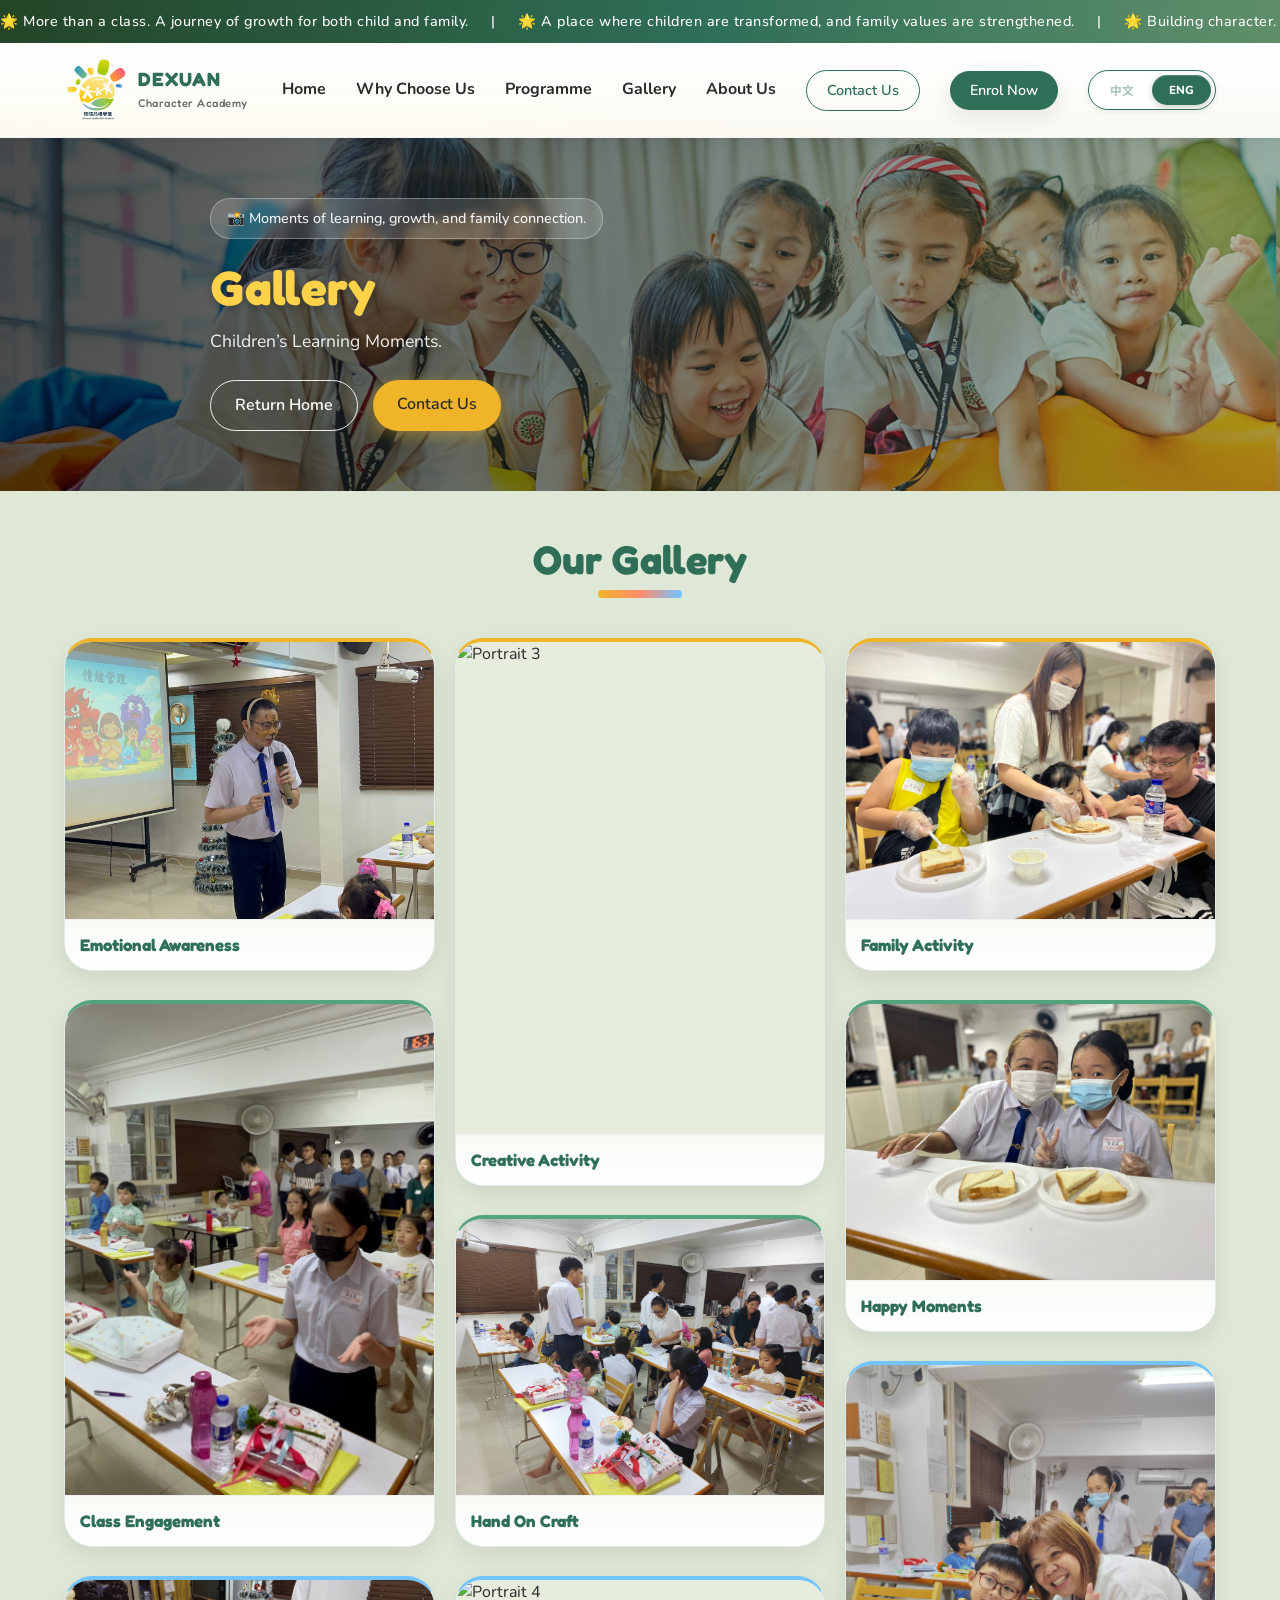
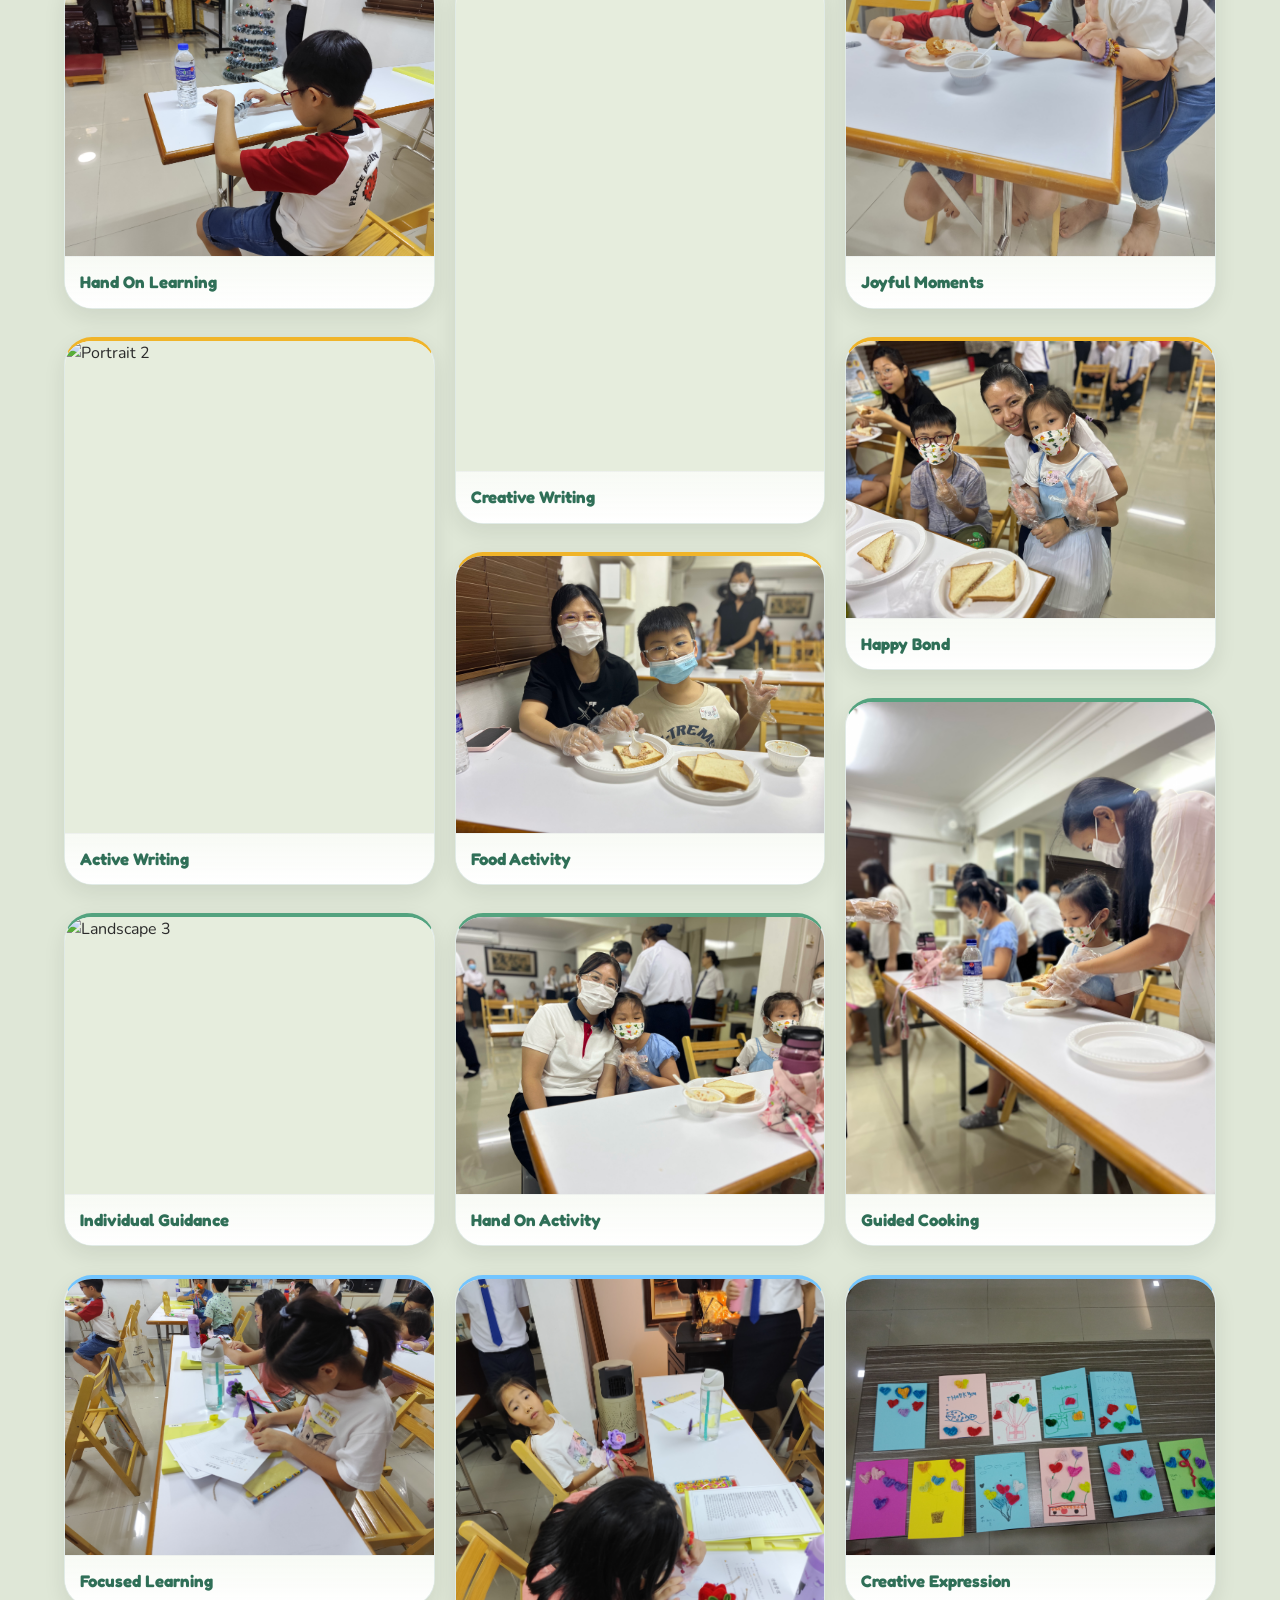
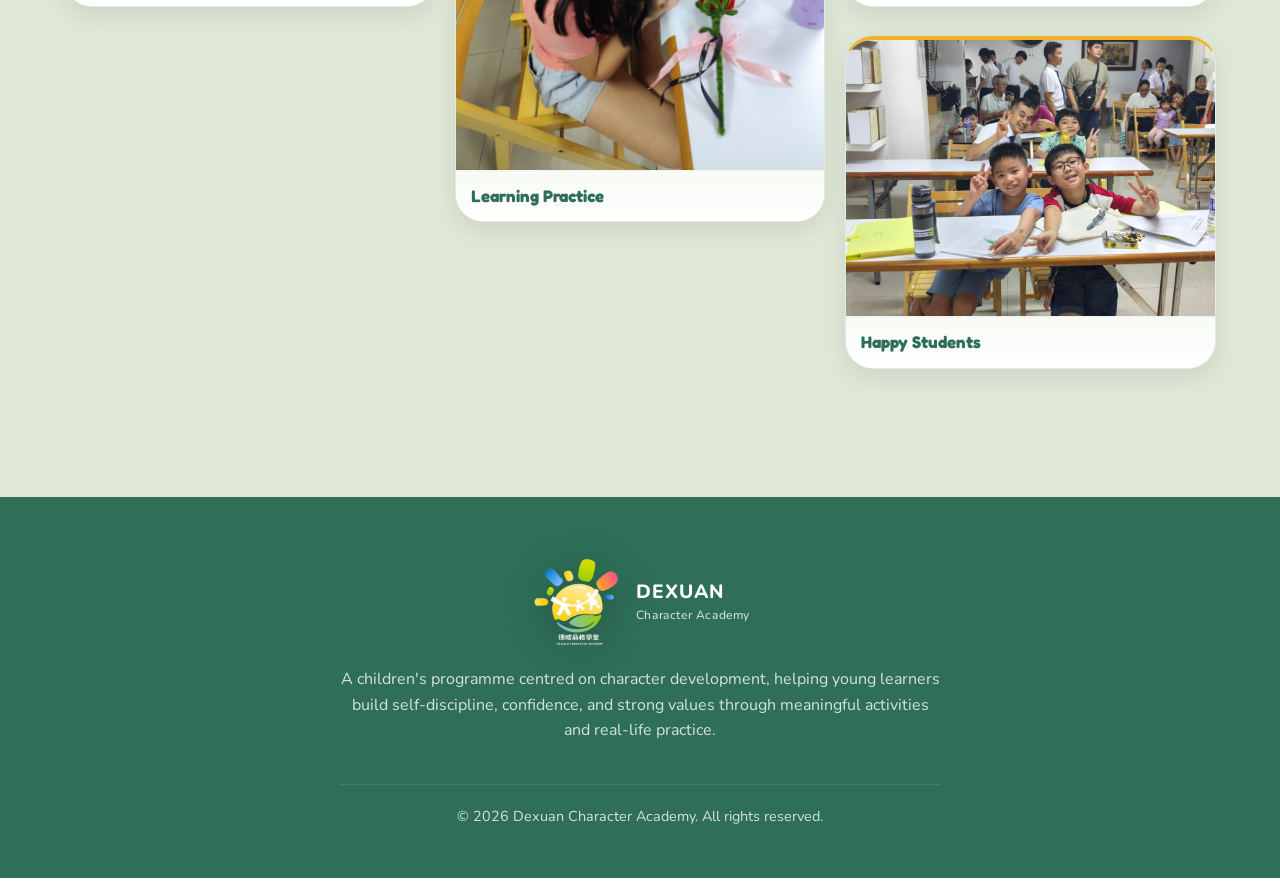
==== commit cfa2746d: "Revamp gallery section with updated titles and descriptions; enhance accessibility and styling acros" ====
--- a/gallery.html
+++ b/gallery.html
@@ -53,7 +53,6 @@
                         alt="Landscape 1" loading="lazy">
                     <figcaption class="gallery-caption">
                         <h4 data-translate="gal_title_1">Emotional Awareness</h4>
-                        <p data-translate="gal_desc_1">Landscape Photo (1)</p>
                     </figcaption>
                 </figure>
 
@@ -62,7 +61,6 @@
                         alt="Portrait 1" loading="lazy">
                     <figcaption class="gallery-caption">
                         <h4 data-translate="gal_title_2">Class Engagement</h4>
-                        <p data-translate="gal_desc_2">Portrait Photo (1)</p>
                     </figcaption>
                 </figure>
 
@@ -71,7 +69,6 @@
                         alt="Landscape 2" loading="lazy">
                     <figcaption class="gallery-caption">
                         <h4 data-translate="gal_title_3">Hand On Learning</h4>
-                        <p data-translate="gal_desc_3">Landscape Photo (2)</p>
                     </figcaption>
                 </figure>
 
@@ -80,7 +77,6 @@
                         alt="Portrait 2" loading="lazy">
                     <figcaption class="gallery-caption">
                         <h4 data-translate="gal_title_4">Active Writing</h4>
-                        <p data-translate="gal_desc_4">Portrait Photo (2)</p>
                     </figcaption>
                 </figure>
 
@@ -89,7 +85,6 @@
                         alt="Landscape 3" loading="lazy">
                     <figcaption class="gallery-caption">
                         <h4 data-translate="gal_title_5">Individual Guidance</h4>
-                        <p data-translate="gal_desc_5">Landscape Photo (3)</p>
                     </figcaption>
                 </figure>
 
@@ -98,7 +93,6 @@
                         loading="lazy">
                     <figcaption class="gallery-caption">
                         <h4 data-translate="gal_title_6">Focused Learning</h4>
-                        <p data-translate="gal_desc_6">Landscape Photo (4)</p>
                     </figcaption>
                 </figure>
 
@@ -107,7 +101,6 @@
                         alt="Portrait 3" loading="lazy">
                     <figcaption class="gallery-caption">
                         <h4 data-translate="gal_title_7">Creative Activity</h4>
-                        <p data-translate="gal_desc_7">Portrait Photo (3)</p>
                     </figcaption>
                 </figure>
 
@@ -116,7 +109,6 @@
                         loading="lazy">
                     <figcaption class="gallery-caption">
                         <h4 data-translate="gal_title_8">Hand On Craft</h4>
-                        <p data-translate="gal_desc_8">Landscape Photo (5)</p>
                     </figcaption>
                 </figure>
 
@@ -125,7 +117,6 @@
                         alt="Portrait 4" loading="lazy">
                     <figcaption class="gallery-caption">
                         <h4 data-translate="gal_title_9">Creative Writing</h4>
-                        <p data-translate="gal_desc_9">Portrait Photo (4)</p>
                     </figcaption>
                 </figure>
 
@@ -134,7 +125,6 @@
                         loading="lazy">
                     <figcaption class="gallery-caption">
                         <h4 data-translate="gal_title_10">Food Activity</h4>
-                        <p data-translate="gal_desc_10">Landscape Photo (6)</p>
                     </figcaption>
                 </figure>
 
@@ -143,7 +133,6 @@
                         loading="lazy">
                     <figcaption class="gallery-caption">
                         <h4 data-translate="gal_title_11">Hand On Activity</h4>
-                        <p data-translate="gal_desc_11">Landscape Photo (7)</p>
                     </figcaption>
                 </figure>
 
@@ -152,7 +141,6 @@
                         alt="Portrait 5" loading="lazy">
                     <figcaption class="gallery-caption">
                         <h4 data-translate="gal_title_12">Learning Practice</h4>
-                        <p data-translate="gal_desc_12">Portrait Photo (5)</p>
                     </figcaption>
                 </figure>
 
@@ -161,7 +149,6 @@
                         loading="lazy">
                     <figcaption class="gallery-caption">
                         <h4 data-translate="gal_title_13">Family Activity</h4>
-                        <p data-translate="gal_desc_13">Landscape Photo (8)</p>
                     </figcaption>
                 </figure>
 
@@ -170,7 +157,6 @@
                         loading="lazy">
                     <figcaption class="gallery-caption">
                         <h4 data-translate="gal_title_14">Happy Moments</h4>
-                        <p data-translate="gal_desc_14">Landscape Photo (9)</p>
                     </figcaption>
                 </figure>
 
@@ -179,7 +165,6 @@
                         alt="Portrait 6" loading="lazy">
                     <figcaption class="gallery-caption">
                         <h4 data-translate="gal_title_15">Joyful Moments</h4>
-                        <p data-translate="gal_desc_15">Portrait Photo (6)</p>
                     </figcaption>
                 </figure>
 
@@ -188,7 +173,6 @@
                         alt="Landscape 10" loading="lazy">
                     <figcaption class="gallery-caption">
                         <h4 data-translate="gal_title_16">Happy Bond</h4>
-                        <p data-translate="gal_desc_16">Landscape Photo (10)</p>
                     </figcaption>
                 </figure>
 
@@ -197,7 +181,6 @@
                         alt="Portrait 7" loading="lazy">
                     <figcaption class="gallery-caption">
                         <h4 data-translate="gal_title_17">Guided Cooking</h4>
-                        <p data-translate="gal_desc_17">Portrait Photo (7)</p>
                     </figcaption>
                 </figure>
 
@@ -206,7 +189,6 @@
                         alt="Landscape 11" loading="lazy">
                     <figcaption class="gallery-caption">
                         <h4 data-translate="gal_title_18">Creative Expression</h4>
-                        <p data-translate="gal_desc_18">Landscape Photo (11)</p>
                     </figcaption>
                 </figure>
 
@@ -215,7 +197,6 @@
                         alt="Landscape 12" loading="lazy">
                     <figcaption class="gallery-caption">
                         <h4 data-translate="gal_title_19">Happy Students</h4>
-                        <p data-translate="gal_desc_19">Landscape Photo (12)</p>
                     </figcaption>
                 </figure>
 
@@ -235,4 +216,4 @@
     <script src="script.js"></script>
 </body>
 
-</html>+</html>
--- a/style.css
+++ b/style.css
@@ -349,6 +349,33 @@
     letter-spacing: 1px;
 }
 
+.logo-text .logo-cn-main,
+.logo-text .logo-cn-sub {
+    font-size: 1em;
+    font-weight: 800;
+    letter-spacing: 1px;
+    text-transform: none;
+    transition: color var(--transition-speed) ease;
+}
+
+.logo-text .logo-cn-main {
+    color: var(--primary);
+}
+
+.logo-text .logo-cn-sub {
+    color: var(--text-dark);
+}
+
+.logo:hover .logo-cn-main,
+.logo:focus-visible .logo-cn-main {
+    color: var(--secondary);
+}
+
+.logo:hover .logo-cn-sub,
+.logo:focus-visible .logo-cn-sub {
+    color: var(--text-dark);
+}
+
 .logo-text small {
     font-size: 0.7rem;
     font-weight: 500;
@@ -395,28 +422,90 @@
     color: var(--primary);
 }
 
-.lang-btn {
-    background: linear-gradient(180deg, #ffffff, #f4f9ef);
-    color: var(--primary);
-    border: 1px solid var(--primary);
-    border-radius: 999px;
-    padding: 8px 14px;
-    font-size: 0.9rem;
-    font-weight: 600;
+.lang-switch {
+    appearance: none;
+    -webkit-appearance: none;
+    border: none;
+    background: transparent;
+    padding: 0;
     cursor: pointer;
-    transition: all 0.3s ease;
-    font-family: inherit;
+    flex-shrink: 0;
+    min-width: 128px;
+    height: 40px;
     display: inline-flex;
     align-items: center;
     justify-content: center;
-    white-space: nowrap;
-    min-width: 72px;
-    flex-shrink: 0;
-}
-
-.lang-btn:hover {
-    background-color: var(--primary);
+    -webkit-tap-highlight-color: transparent;
+}
+
+.lang-switch__track {
+    position: relative;
+    width: 100%;
+    height: 100%;
+    display: flex;
+    align-items: center;
+    justify-content: space-between;
+    padding: 4px;
+    border-radius: 999px;
+    background: var(--white);
+    border: 1.5px solid var(--primary);
+    box-shadow: 0 2px 6px rgba(24, 36, 22, 0.08);
+    overflow: hidden;
+}
+
+.lang-switch__label {
+    position: relative;
+    z-index: 2;
+    flex: 1;
+    text-align: center;
+    font-family: var(--body-font);
+    font-size: 0.73rem;
+    font-weight: 700;
+    letter-spacing: 0.02em;
+    color: rgba(47, 111, 87, 0.5);
+    transition: color var(--transition-speed) ease, transform var(--transition-speed) ease;
+    user-select: none;
+}
+
+.lang-switch__thumb {
+    position: absolute;
+    top: 4px;
+    left: 4px;
+    width: calc(50% - 4px);
+    height: calc(100% - 8px);
+    border-radius: 999px;
+    background: var(--primary);
+    box-shadow: inset 0 1px 1px rgba(255, 255, 255, 0.18), 0 3px 8px rgba(24, 36, 22, 0.2);
+    transform: translateX(0);
+    transition: transform 0.32s ease, background-color 0.32s ease, box-shadow 0.32s ease;
+}
+
+.lang-switch[data-lang='en'] .lang-switch__thumb {
+    transform: translateX(100%);
+}
+
+.lang-switch[data-lang='zh'] .lang-switch__label--zh,
+.lang-switch[data-lang='en'] .lang-switch__label--en {
     color: var(--white);
+    font-weight: 800;
+    transform: translateY(-0.5px);
+}
+
+.lang-switch[data-lang='zh'] .lang-switch__label--en,
+.lang-switch[data-lang='en'] .lang-switch__label--zh {
+    color: rgba(47, 111, 87, 0.42);
+}
+
+.lang-switch:hover .lang-switch__track {
+    background: var(--white);
+    border-color: var(--primary);
+    box-shadow: 0 4px 10px rgba(24, 36, 22, 0.12);
+}
+
+.lang-switch:focus-visible {
+    outline: 3px solid rgba(114, 197, 255, 0.4);
+    outline-offset: 4px;
+    border-radius: 999px;
 }
 
 .nav-right-controls {
@@ -498,7 +587,7 @@
     position: relative;
     z-index: 1;
     color: var(--white);
-    max-width: 700px;
+    max-width: 860px;
 }
 
 .tagline {
@@ -633,6 +722,21 @@
     background-color: var(--white);
 }
 
+.gallery-section.section-padding {
+    padding-top: 44px;
+}
+
+#gallery .section-header {
+    margin-bottom: 24px;
+}
+
+body[data-page='gallery'] #gallery .reveal {
+    opacity: 1;
+    visibility: visible;
+    transform: none;
+    transition: none;
+}
+
 .gallery-grid {
     column-count: 3;
     column-gap: 20px;
@@ -729,12 +833,6 @@
     font-family: var(--display-font);
 }
 
-.gallery-caption p {
-    margin: 4px 0 0;
-    font-size: 0.85rem;
-    color: #536255;
-}
-
 /* Sections Global */
 .section-header {
     text-align: center;
@@ -766,6 +864,31 @@
     color: var(--text-muted);
     max-width: 600px;
     margin: 15px auto 0;
+}
+
+.section-title-2 {
+    font-family: var(--display-font);
+    font-size: 1.5rem;
+    font-weight: 700;
+    color: var(--primary-light);
+    position: relative;
+    display: inline-block;
+    margin-top: 12px;
+    padding-bottom: 12px;
+    letter-spacing: 0.01em;
+}
+
+.section-title-2::after {
+    content: '';
+    position: absolute;
+    bottom: 0;
+    left: 50%;
+    transform: translateX(-50%);
+    width: 54px;
+    height: 5px;
+    background: linear-gradient(90deg, var(--accent-sky) 0%, var(--secondary) 100%);
+    border-radius: 999px;
+    opacity: 0.9;
 }
 
 /* Pillars Section */
@@ -1436,6 +1559,15 @@
     letter-spacing: 1px;
     color: var(--white);
     text-align: left;
+}
+
+.footer-logo-text .logo-cn-main,
+.footer-logo-text .logo-cn-sub {
+    font-size: 1em;
+    font-weight: 800;
+    letter-spacing: 1px;
+    color: inherit;
+    text-transform: none;
 }
 
 .footer-logo-text small {
@@ -1905,6 +2037,7 @@
     .hero-title,
     .page-title,
     .section-title,
+    .section-title-2,
     .section-subtitle,
     .hero-desc,
     .lead-text,
@@ -1923,7 +2056,7 @@
     .glass-card p {
         white-space: normal;
         word-break: normal;
-        overflow-wrap: anywhere;
+        overflow-wrap: break-word;
         hyphens: auto;
         line-break: strict;
         text-wrap: pretty;
@@ -2051,6 +2184,12 @@
         font-size: 2rem;
     }
 
+    .section-title-2 {
+        font-size: 1.35rem;
+        margin-top: 10px;
+        padding-bottom: 10px;
+    }
+
     .hero-buttons {
         flex-direction: column;
         gap: 15px;
@@ -2082,14 +2221,15 @@
 
     /* WhatsApp Widget - Mobile */
     .wa-floating-widget {
-        bottom: 20px;
-        right: 15px;
+        bottom: 24px;
+        right: 20px;
     }
 
     .wa-floating-btn {
-        width: 52px;
-        height: 52px;
-        font-size: 28px;
+        width: 60px;
+        height: 60px;
+        font-size: 32px;
+        box-shadow: 0 8px 24px rgba(56, 214, 105, 0.55);
     }
 
     .wa-popup {
@@ -2210,16 +2350,28 @@
         padding: 15px;
     }
 
+    .section-title-2 {
+        font-size: 1.2rem;
+        margin-top: 8px;
+        padding-bottom: 8px;
+    }
+
+    .section-title-2::after {
+        width: 44px;
+        height: 4px;
+    }
+
     /* WhatsApp Widget - Small Mobile */
     .wa-floating-widget {
-        bottom: 15px;
-        right: 10px;
+        bottom: 20px;
+        right: 16px;
     }
 
     .wa-floating-btn {
-        width: 48px;
-        height: 48px;
-        font-size: 26px;
+        width: 56px;
+        height: 56px;
+        font-size: 30px;
+        box-shadow: 0 8px 22px rgba(56, 214, 105, 0.55);
     }
 
     .wa-popup {
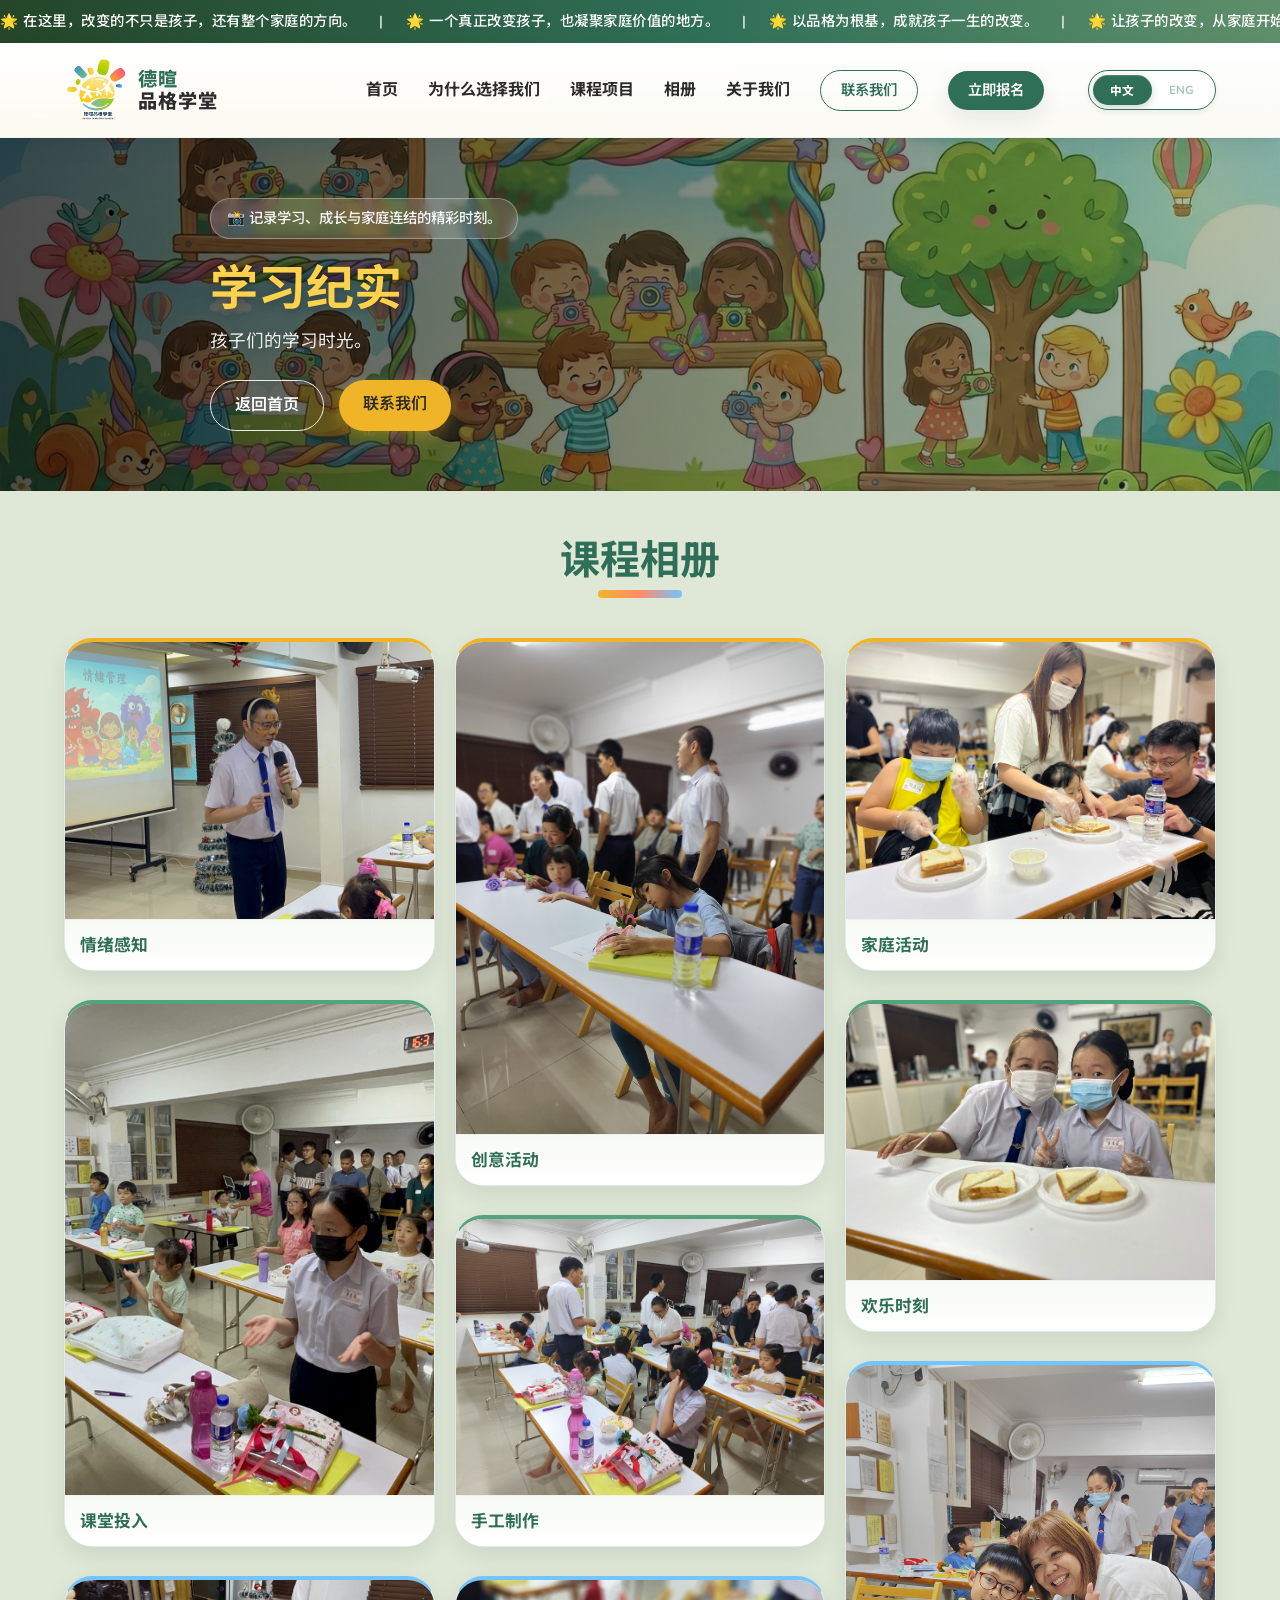
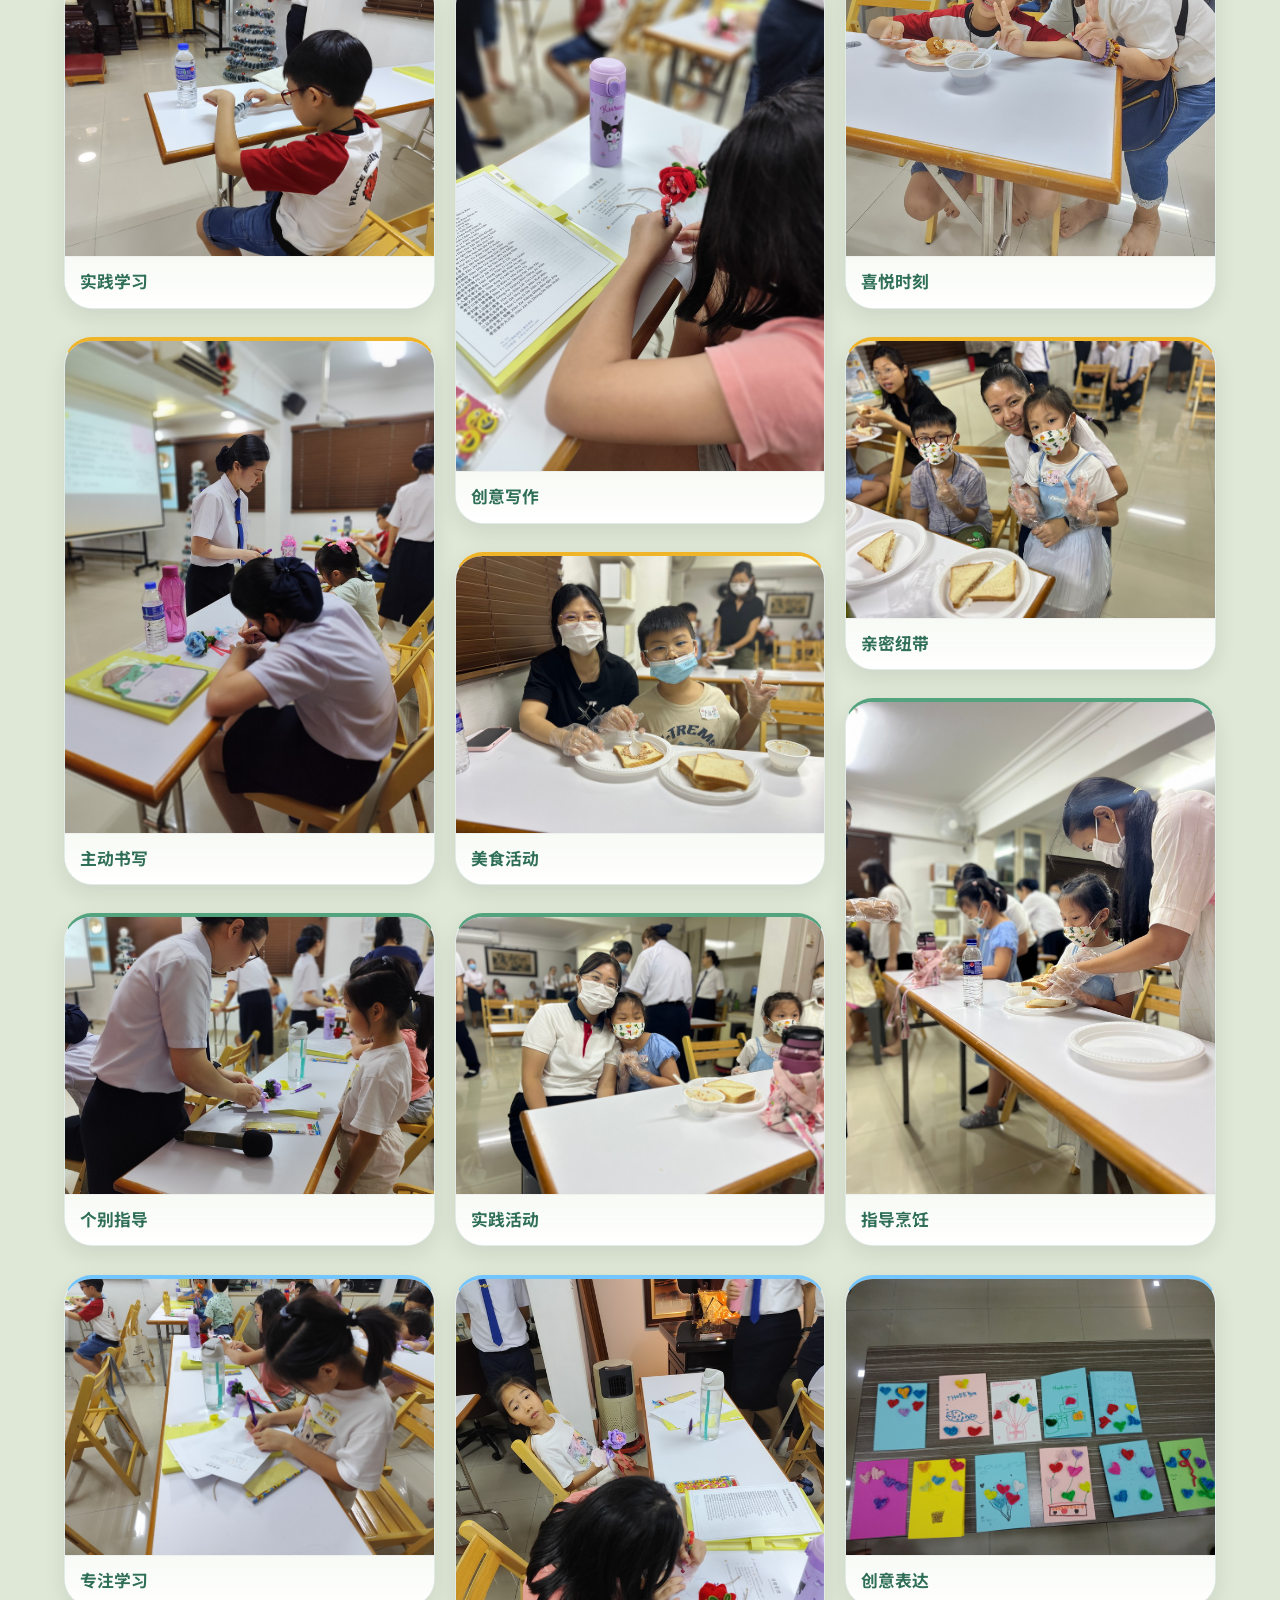
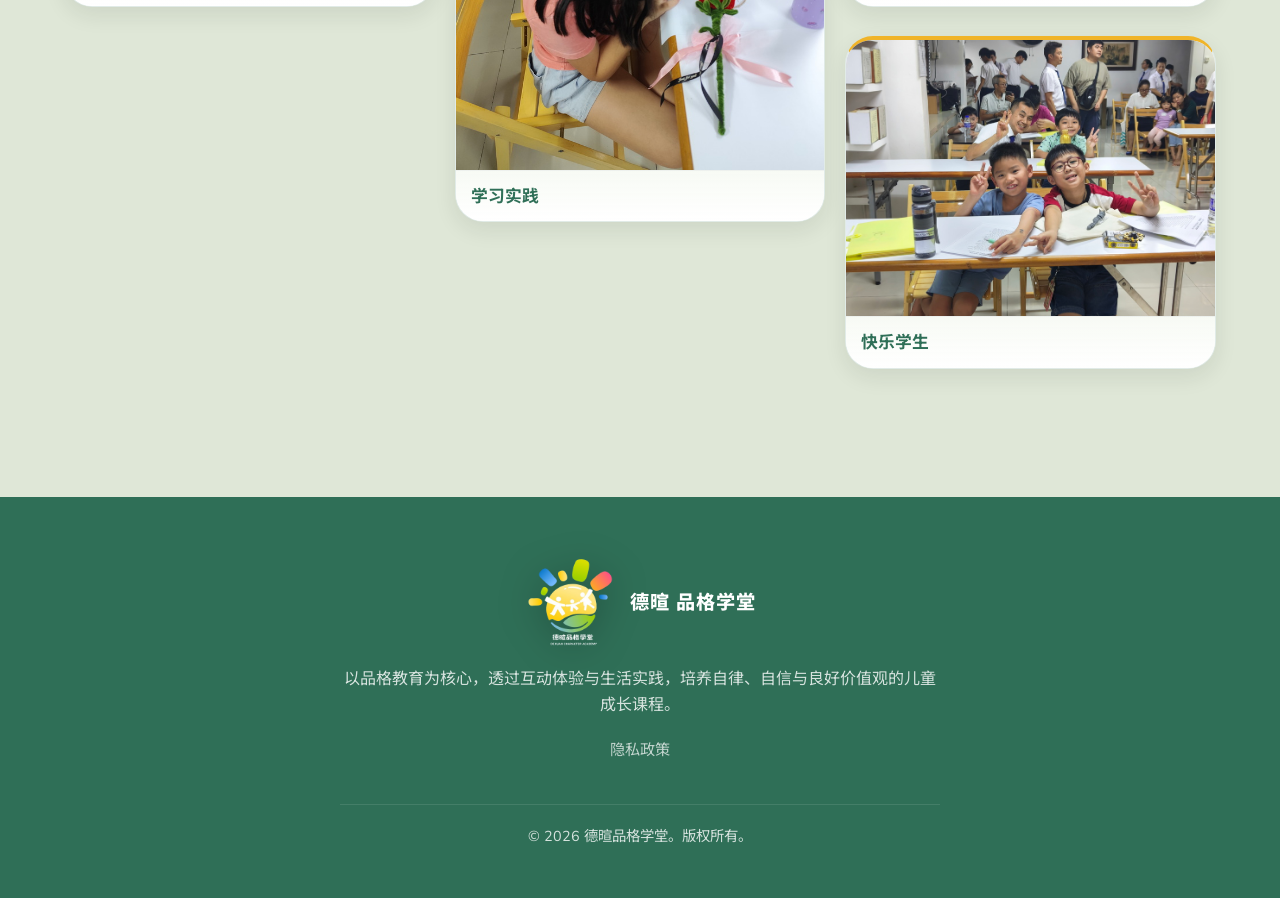
==== commit 4d831175: "optimize image gallery and change backgorund image" ====
--- a/gallery.html
+++ b/gallery.html
@@ -33,7 +33,8 @@
                 A glimpse into our sessions and activities.
             </p>
             <div class="hero-buttons">
-                <a href="index.html#home" class="btn btn-outline-light" data-translate="gallery_btn_home" data-gallery-return-home>Return Home</a>
+                <a href="index.html#home" class="btn btn-outline-light" data-translate="gallery_btn_home"
+                    data-gallery-return-home>Return Home</a>
                 <a href="index.html#contact" class="btn btn-accent" data-translate="btn_enrol_now">Contact
                     Us</a>
             </div>
@@ -49,7 +50,7 @@
             <div class="gallery-grid">
 
                 <figure class="gallery-card reveal fade-bottom">
-                    <img src="assets/gallery/img1.JPG" class="gallery-media gallery-media--landscape"
+                    <img src="assets/gallery/s.img1.JPG" class="gallery-media gallery-media--landscape"
                         alt="Landscape 1" loading="lazy">
                     <figcaption class="gallery-caption">
                         <h4 data-translate="gal_title_1">Emotional Awareness</h4>
@@ -57,15 +58,15 @@
                 </figure>
 
                 <figure class="gallery-card reveal fade-bottom delay-1">
-                    <img src="assets/gallery/img2.JPG" class="gallery-media gallery-media--portrait"
-                        alt="Portrait 1" loading="lazy">
+                    <img src="assets/gallery/s.img2.JPG" class="gallery-media gallery-media--portrait" alt="Portrait 1"
+                        loading="lazy">
                     <figcaption class="gallery-caption">
                         <h4 data-translate="gal_title_2">Class Engagement</h4>
                     </figcaption>
                 </figure>
 
                 <figure class="gallery-card reveal fade-bottom delay-2">
-                    <img src="assets/gallery/img3.jpg" class="gallery-media gallery-media--landscape"
+                    <img src="assets/gallery/s.img3.jpg" class="gallery-media gallery-media--landscape"
                         alt="Landscape 2" loading="lazy">
                     <figcaption class="gallery-caption">
                         <h4 data-translate="gal_title_3">Hand On Learning</h4>
@@ -73,7 +74,7 @@
                 </figure>
 
                 <figure class="gallery-card reveal fade-bottom">
-                    <img src="assets/gallery/img_potrait1.jpg" class="gallery-media gallery-media--portrait"
+                    <img src="assets/gallery/s.img_potrait1.jpg" class="gallery-media gallery-media--portrait"
                         alt="Portrait 2" loading="lazy">
                     <figcaption class="gallery-caption">
                         <h4 data-translate="gal_title_4">Active Writing</h4>
@@ -81,7 +82,7 @@
                 </figure>
 
                 <figure class="gallery-card reveal fade-bottom delay-1">
-                    <img src="assets/gallery/img_potrait2.jpg" class="gallery-media gallery-media--landscape"
+                    <img src="assets/gallery/s.img_potrait2.jpg" class="gallery-media gallery-media--landscape"
                         alt="Landscape 3" loading="lazy">
                     <figcaption class="gallery-caption">
                         <h4 data-translate="gal_title_5">Individual Guidance</h4>
@@ -89,79 +90,79 @@
                 </figure>
 
                 <figure class="gallery-card reveal fade-bottom delay-2">
-                    <img src="assets/gallery/img4.jpg" class="gallery-media gallery-media--landscape" alt="Landscape 4"
+                    <img src="assets/gallery/s.img4.jpg" class="gallery-media gallery-media--landscape"
+                        alt="Landscape 4" loading="lazy">
+                    <figcaption class="gallery-caption">
+                        <h4 data-translate="gal_title_6">Focused Learning</h4>
+                    </figcaption>
+                </figure>
+
+                <figure class="gallery-card reveal fade-bottom">
+                    <img src="assets/gallery/s.img_potrait3.jpg" class="gallery-media gallery-media--portrait"
+                        alt="Portrait 3" loading="lazy">
+                    <figcaption class="gallery-caption">
+                        <h4 data-translate="gal_title_7">Creative Activity</h4>
+                    </figcaption>
+                </figure>
+
+                <figure class="gallery-card reveal fade-bottom delay-1">
+                    <img src="assets/gallery/s.img5.jpg" class="gallery-media gallery-media--landscape"
+                        alt="Landscape 5" loading="lazy">
+                    <figcaption class="gallery-caption">
+                        <h4 data-translate="gal_title_8">Hand On Craft</h4>
+                    </figcaption>
+                </figure>
+
+                <figure class="gallery-card reveal fade-bottom delay-2">
+                    <img src="assets/gallery/s.img_potrait4.jpg" class="gallery-media gallery-media--portrait"
+                        alt="Portrait 4" loading="lazy">
+                    <figcaption class="gallery-caption">
+                        <h4 data-translate="gal_title_9">Creative Writing</h4>
+                    </figcaption>
+                </figure>
+
+                <figure class="gallery-card reveal fade-bottom">
+                    <img src="assets/gallery/s.img6.jpg" class="gallery-media gallery-media--landscape"
+                        alt="Landscape 6" loading="lazy">
+                    <figcaption class="gallery-caption">
+                        <h4 data-translate="gal_title_10">Food Activity</h4>
+                    </figcaption>
+                </figure>
+
+                <figure class="gallery-card reveal fade-bottom delay-1">
+                    <img src="assets/gallery/s.img7.jpg" class="gallery-media gallery-media--landscape"
+                        alt="Landscape 7" loading="lazy">
+                    <figcaption class="gallery-caption">
+                        <h4 data-translate="gal_title_11">Hand On Activity</h4>
+                    </figcaption>
+                </figure>
+
+                <figure class="gallery-card reveal fade-bottom delay-2">
+                    <img src="assets/gallery/s.img_potrait5.jpg" class="gallery-media gallery-media--portrait"
+                        alt="Portrait 5" loading="lazy">
+                    <figcaption class="gallery-caption">
+                        <h4 data-translate="gal_title_12">Learning Practice</h4>
+                    </figcaption>
+                </figure>
+
+                <figure class="gallery-card reveal fade-bottom">
+                    <img src="assets/gallery/s.img8.jpg" class="gallery-media gallery-media--landscape"
+                        alt="Landscape 8" loading="lazy">
+                    <figcaption class="gallery-caption">
+                        <h4 data-translate="gal_title_13">Family Activity</h4>
+                    </figcaption>
+                </figure>
+
+                <figure class="gallery-card reveal fade-bottom delay-1">
+                    <img src="assets/gallery/s.im9.jpg" class="gallery-media gallery-media--landscape" alt="Landscape 9"
                         loading="lazy">
                     <figcaption class="gallery-caption">
-                        <h4 data-translate="gal_title_6">Focused Learning</h4>
-                    </figcaption>
-                </figure>
-
-                <figure class="gallery-card reveal fade-bottom">
-                    <img src="assets/gallery/img_potrait3.jpg" class="gallery-media gallery-media--portrait"
-                        alt="Portrait 3" loading="lazy">
-                    <figcaption class="gallery-caption">
-                        <h4 data-translate="gal_title_7">Creative Activity</h4>
-                    </figcaption>
-                </figure>
-
-                <figure class="gallery-card reveal fade-bottom delay-1">
-                    <img src="assets/gallery/img5.jpg" class="gallery-media gallery-media--landscape" alt="Landscape 5"
-                        loading="lazy">
-                    <figcaption class="gallery-caption">
-                        <h4 data-translate="gal_title_8">Hand On Craft</h4>
-                    </figcaption>
-                </figure>
-
-                <figure class="gallery-card reveal fade-bottom delay-2">
-                    <img src="assets/gallery/img_potrait4.jpg" class="gallery-media gallery-media--portrait"
-                        alt="Portrait 4" loading="lazy">
-                    <figcaption class="gallery-caption">
-                        <h4 data-translate="gal_title_9">Creative Writing</h4>
-                    </figcaption>
-                </figure>
-
-                <figure class="gallery-card reveal fade-bottom">
-                    <img src="assets/gallery/img6.jpg" class="gallery-media gallery-media--landscape" alt="Landscape 6"
-                        loading="lazy">
-                    <figcaption class="gallery-caption">
-                        <h4 data-translate="gal_title_10">Food Activity</h4>
-                    </figcaption>
-                </figure>
-
-                <figure class="gallery-card reveal fade-bottom delay-1">
-                    <img src="assets/gallery/img7.jpg" class="gallery-media gallery-media--landscape" alt="Landscape 7"
-                        loading="lazy">
-                    <figcaption class="gallery-caption">
-                        <h4 data-translate="gal_title_11">Hand On Activity</h4>
-                    </figcaption>
-                </figure>
-
-                <figure class="gallery-card reveal fade-bottom delay-2">
-                    <img src="assets/gallery/img_potrait5.jpg" class="gallery-media gallery-media--portrait"
-                        alt="Portrait 5" loading="lazy">
-                    <figcaption class="gallery-caption">
-                        <h4 data-translate="gal_title_12">Learning Practice</h4>
-                    </figcaption>
-                </figure>
-
-                <figure class="gallery-card reveal fade-bottom">
-                    <img src="assets/gallery/img8.jpg" class="gallery-media gallery-media--landscape" alt="Landscape 8"
-                        loading="lazy">
-                    <figcaption class="gallery-caption">
-                        <h4 data-translate="gal_title_13">Family Activity</h4>
-                    </figcaption>
-                </figure>
-
-                <figure class="gallery-card reveal fade-bottom delay-1">
-                    <img src="assets/gallery/im9.jpg" class="gallery-media gallery-media--landscape" alt="Landscape 9"
-                        loading="lazy">
-                    <figcaption class="gallery-caption">
                         <h4 data-translate="gal_title_14">Happy Moments</h4>
                     </figcaption>
                 </figure>
 
                 <figure class="gallery-card reveal fade-bottom delay-2">
-                    <img src="assets/gallery/img_potrait6.jpg" class="gallery-media gallery-media--portrait"
+                    <img src="assets/gallery/s.img_potrait6.jpg" class="gallery-media gallery-media--portrait"
                         alt="Portrait 6" loading="lazy">
                     <figcaption class="gallery-caption">
                         <h4 data-translate="gal_title_15">Joyful Moments</h4>
@@ -169,7 +170,7 @@
                 </figure>
 
                 <figure class="gallery-card reveal fade-bottom">
-                    <img src="assets/gallery/img10.jpg " class="gallery-media gallery-media--landscape"
+                    <img src="assets/gallery/s.img10.jpg " class="gallery-media gallery-media--landscape"
                         alt="Landscape 10" loading="lazy">
                     <figcaption class="gallery-caption">
                         <h4 data-translate="gal_title_16">Happy Bond</h4>
@@ -177,7 +178,7 @@
                 </figure>
 
                 <figure class="gallery-card reveal fade-bottom delay-1">
-                    <img src="assets/gallery/img_potrait7.jpg" class="gallery-media gallery-media--portrait"
+                    <img src="assets/gallery/s.img_potrait7.jpg" class="gallery-media gallery-media--portrait"
                         alt="Portrait 7" loading="lazy">
                     <figcaption class="gallery-caption">
                         <h4 data-translate="gal_title_17">Guided Cooking</h4>
@@ -185,7 +186,7 @@
                 </figure>
 
                 <figure class="gallery-card reveal fade-bottom delay-2">
-                    <img src="assets/gallery/img11.jpg" class="gallery-media gallery-media--landscape"
+                    <img src="assets/gallery/s.img11.jpg" class="gallery-media gallery-media--landscape"
                         alt="Landscape 11" loading="lazy">
                     <figcaption class="gallery-caption">
                         <h4 data-translate="gal_title_18">Creative Expression</h4>
@@ -193,7 +194,7 @@
                 </figure>
 
                 <figure class="gallery-card reveal fade-bottom">
-                    <img src="assets/gallery/img12.jpg" class="gallery-media gallery-media--landscape"
+                    <img src="assets/gallery/s.img12.jpg" class="gallery-media gallery-media--landscape"
                         alt="Landscape 12" loading="lazy">
                     <figcaption class="gallery-caption">
                         <h4 data-translate="gal_title_19">Happy Students</h4>
@@ -216,4 +217,4 @@
     <script src="script.js"></script>
 </body>
 
-</html>
+</html>
--- a/style.css
+++ b/style.css
@@ -97,7 +97,8 @@
 header,
 footer {
     width: 100%;
-    overflow: hidden; /* prevents inner items from breaking page width */
+    overflow: hidden;
+    /* prevents inner items from breaking page width */
 }
 
 h1,
@@ -325,6 +326,8 @@
     align-items: center;
     padding: 15px 0;
     position: relative;
+    gap: 14px;
+    flex-wrap: wrap;
 }
 
 .logo {
@@ -332,6 +335,8 @@
     align-items: center;
     gap: 10px;
     color: var(--primary);
+    flex: 0 1 auto;
+    min-width: 0;
 }
 
 .logo-img {
@@ -342,18 +347,23 @@
 
 .logo-text {
     font-family: var(--display-font);
+    display: inline-flex;
+    flex-direction: column;
+    justify-content: center;
     font-size: 1.2rem;
     font-weight: 800;
     line-height: 1.1;
     text-transform: uppercase;
     letter-spacing: 1px;
+    min-width: 0;
 }
 
 .logo-text .logo-cn-main,
 .logo-text .logo-cn-sub {
     font-size: 1em;
     font-weight: 800;
-    letter-spacing: 1px;
+    letter-spacing: 0.08em;
+    line-height: 1.15;
     text-transform: none;
     transition: color var(--transition-speed) ease;
 }
@@ -392,15 +402,24 @@
 .nav-links {
     display: flex;
     align-items: center;
+    flex-wrap: wrap;
+    justify-content: flex-end;
     gap: 30px;
+    row-gap: 12px;
     margin-left: auto;
     margin-right: 30px;
+    flex: 1 1 420px;
+    min-width: 0;
 }
 
 .nav-links a:not(.btn) {
+    display: inline-flex;
+    align-items: center;
     color: var(--text-dark);
     font-weight: 700;
     position: relative;
+    line-height: 1.3;
+    text-align: center;
 }
 
 .nav-links a:not(.btn)::after {
@@ -431,7 +450,8 @@
     cursor: pointer;
     flex-shrink: 0;
     min-width: 128px;
-    height: 40px;
+    min-height: 40px;
+    height: auto;
     display: inline-flex;
     align-items: center;
     justify-content: center;
@@ -441,6 +461,7 @@
 .lang-switch__track {
     position: relative;
     width: 100%;
+    min-height: 40px;
     height: 100%;
     display: flex;
     align-items: center;
@@ -465,6 +486,7 @@
     color: rgba(47, 111, 87, 0.5);
     transition: color var(--transition-speed) ease, transform var(--transition-speed) ease;
     user-select: none;
+    white-space: nowrap;
 }
 
 .lang-switch__thumb {
@@ -512,6 +534,22 @@
     display: flex;
     align-items: center;
     gap: 15px;
+    margin-left: auto;
+    flex-shrink: 0;
+}
+
+html[lang='zh-Hans'] .logo-text,
+html[lang='zh-Hans'] .footer-logo-text {
+    line-height: 1.2;
+    letter-spacing: 0.03em;
+    text-transform: none;
+}
+
+html[lang='zh-Hans'] .logo-text .logo-cn-main,
+html[lang='zh-Hans'] .logo-text .logo-cn-sub,
+html[lang='zh-Hans'] .footer-logo-text .logo-cn-main,
+html[lang='zh-Hans'] .footer-logo-text .logo-cn-sub {
+    letter-spacing: 0.06em;
 }
 
 .mobile-menu-btn {
@@ -637,7 +675,7 @@
 }
 
 .page-hero .page-hero-title {
-    color: #ffd24a;
+    color: #ffd24d;
     text-shadow: 0 2px 10px rgba(0, 0, 0, 0.28);
 }
 
@@ -1129,33 +1167,89 @@
 }
 
 /* Testimonials */
-.testimonials-grid {
-    display: grid;
-    grid-template-columns: repeat(2, 1fr);
-    gap: 30px;
+.testimonials-grid,
+.testimonials-decor {
+    display: none;
+}
+
+.testimonials-marquee {
+    --testimonial-gap: 28px;
+    position: relative;
+    margin-top: 38px;
+}
+
+.testimonials-marquee__viewport {
+    overflow: hidden;
+    border-radius: 36px;
+    padding: 18px 0;
+}
+
+.testimonials-marquee__track {
+    display: flex;
+    align-items: stretch;
+    gap: var(--testimonial-gap);
+    width: max-content;
+    animation: testimonials-loop 42s linear infinite;
+    will-change: transform;
+}
+
+.testimonials-marquee:hover .testimonials-marquee__track,
+.testimonials-marquee:focus-within .testimonials-marquee__track {
+    animation-play-state: paused;
+}
+
+.testimonials-marquee__group {
+    display: flex;
+    align-items: stretch;
+    gap: var(--testimonial-gap);
+    flex-shrink: 0;
+}
+
+.testimonials-marquee__fade {
+    position: absolute;
+    top: 0;
+    bottom: 0;
+    width: 110px;
+    z-index: 2;
+    pointer-events: none;
+}
+
+.testimonials-marquee__fade--left {
+    left: 0;
+    background: linear-gradient(90deg, rgba(214, 221, 232, 0.98) 0%, rgba(214, 221, 232, 0) 100%);
+}
+
+.testimonials-marquee__fade--right {
+    right: 0;
+    background: linear-gradient(270deg, rgba(214, 221, 232, 0.98) 0%, rgba(214, 221, 232, 0) 100%);
 }
 
 .testimonial-card {
-    background: linear-gradient(180deg, var(--white) 0%, var(--surface-soft-cream) 100%);
+    background: linear-gradient(180deg, rgba(255, 255, 255, 0.96) 0%, rgba(248, 241, 228, 0.94) 100%);
     padding: 40px;
-    border-radius: 28px;
+    border-radius: 30px;
     box-shadow: var(--shadow);
     position: relative;
     border: 1px solid rgba(44, 85, 48, 0.12);
     border-top: 4px solid var(--secondary);
-}
-
-.testimonial-card:nth-child(2n) {
-    background: linear-gradient(180deg, #fffdf6 0%, #f6fbff 100%);
+    flex-shrink: 0;
+}
+
+.testimonial-card--story {
+    width: min(360px, 78vw);
+}
+
+.testimonial-card--story:nth-child(3n) {
+    background: linear-gradient(180deg, rgba(255, 253, 246, 0.96) 0%, rgba(246, 251, 255, 0.94) 100%);
     border-top-color: var(--accent-sky);
 }
 
-.testimonial-card:nth-child(3n) {
-    background: linear-gradient(180deg, #fdf9ff 0%, #fff6eb 100%);
+.testimonial-card--story:nth-child(4n) {
+    background: linear-gradient(180deg, rgba(253, 249, 255, 0.96) 0%, rgba(255, 246, 235, 0.94) 100%);
     border-top-color: var(--accent-coral);
 }
 
-.testimonial-card::before {
+.testimonial-card--story::before {
     content: '\f10d';
     /* quote-left */
     font-family: "Font Awesome 6 Free";
@@ -1168,6 +1262,33 @@
     opacity: 0.2;
 }
 
+.testimonial-card--moment {
+    width: min(300px, 70vw);
+    padding: 16px;
+    display: flex;
+    flex-direction: column;
+    justify-content: space-between;
+    gap: 14px;
+    background: linear-gradient(180deg, rgba(255, 250, 241, 0.98) 0%, rgba(255, 255, 255, 0.92) 100%);
+    border-top-color: var(--secondary-light);
+}
+
+.testimonial-moment-img {
+    width: 100%;
+    height: 250px;
+    object-fit: cover;
+    border-radius: 22px;
+    display: block;
+}
+
+.testimonial-moment-caption {
+    font-weight: 700;
+    color: var(--primary);
+    text-align: center;
+    font-size: 1rem;
+    letter-spacing: 0.02em;
+}
+
 .t-content {
     font-style: italic;
     font-size: 1.1rem;
@@ -1180,6 +1301,35 @@
 .t-author {
     font-weight: 700;
     color: var(--primary);
+}
+
+.testimonials-action {
+    display: flex;
+    justify-content: center;
+    margin-top: 30px;
+    position: relative;
+    z-index: 3;
+}
+
+.testimonials-action .btn {
+    min-width: 220px;
+    padding: 14px 30px;
+}
+
+@keyframes testimonials-loop {
+    from {
+        transform: translateX(0);
+    }
+
+    to {
+        transform: translateX(calc(-50% - (var(--testimonial-gap) / 2)));
+    }
+}
+
+@media (prefers-reduced-motion: reduce) {
+    .testimonials-marquee__track {
+        animation: none;
+    }
 }
 
 /* Programme Highlights */
@@ -1540,6 +1690,7 @@
     display: flex;
     align-items: center;
     justify-content: center;
+    flex-wrap: wrap;
     gap: 14px;
     margin-bottom: 18px;
 }
@@ -1559,6 +1710,7 @@
     letter-spacing: 1px;
     color: var(--white);
     text-align: left;
+    max-width: 100%;
 }
 
 .footer-logo-text .logo-cn-main,
@@ -1589,6 +1741,41 @@
     color: rgba(255, 255, 255, 0.8);
     max-width: 600px;
     margin: 0 auto 20px;
+}
+
+@media (max-width: 1180px) {
+    .nav-links {
+        margin-left: 0;
+        margin-right: 0;
+        display: none;
+        position: absolute;
+        top: 100%;
+        left: 50%;
+        width: min(100vw - 24px, 420px);
+        background-color: var(--white);
+        flex-direction: column;
+        align-items: stretch;
+        padding: 20px;
+        gap: 15px;
+        transform: translateX(-50%);
+        box-sizing: border-box;
+        box-shadow: 0 10px 20px rgba(0, 0, 0, 0.1);
+        z-index: 1000;
+        border-radius: 0 0 20px 20px;
+    }
+
+    .nav-links.active {
+        display: flex;
+    }
+
+    .nav-links .btn {
+        width: 100%;
+        align-self: stretch;
+    }
+
+    .mobile-menu-btn {
+        display: block;
+    }
 }
 
 .copyright {
@@ -2116,7 +2303,6 @@
     }
 
     .pillars-grid,
-    .testimonials-grid,
     .features-list,
     .themes-grid,
     .preview-grid {
@@ -2180,6 +2366,28 @@
         padding: 30px;
     }
 
+    .testimonials-marquee {
+        --testimonial-gap: 18px;
+    }
+
+    .testimonials-marquee__viewport {
+        border-radius: 26px;
+        padding: 10px 0;
+    }
+
+    .testimonials-marquee__fade {
+        width: 52px;
+    }
+
+    .testimonial-card--story,
+    .testimonial-card--moment {
+        width: min(290px, 82vw);
+    }
+
+    .testimonial-moment-img {
+        height: 210px;
+    }
+
     .section-title {
         font-size: 2rem;
     }
@@ -2389,4 +2597,4 @@
     background-size: cover;
     background-position: center;
     background-attachment: fixed;
-}+}
